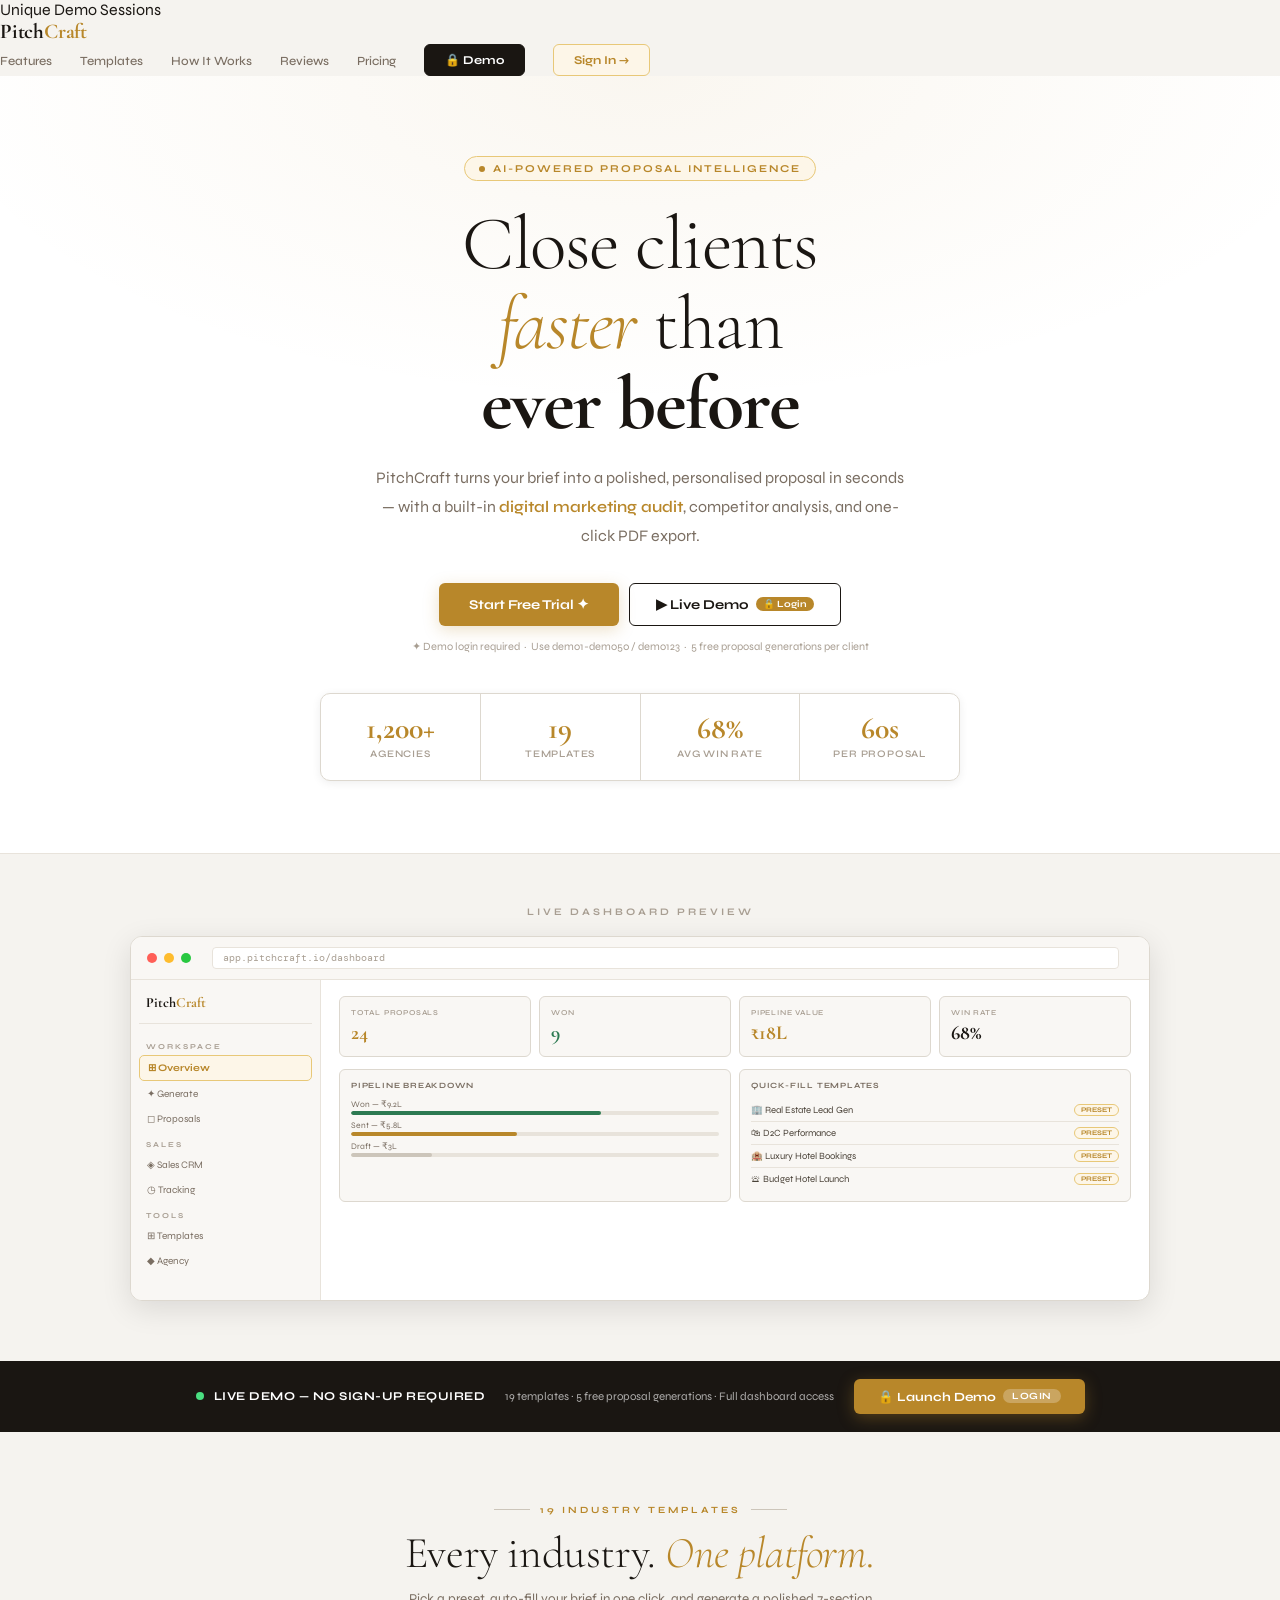
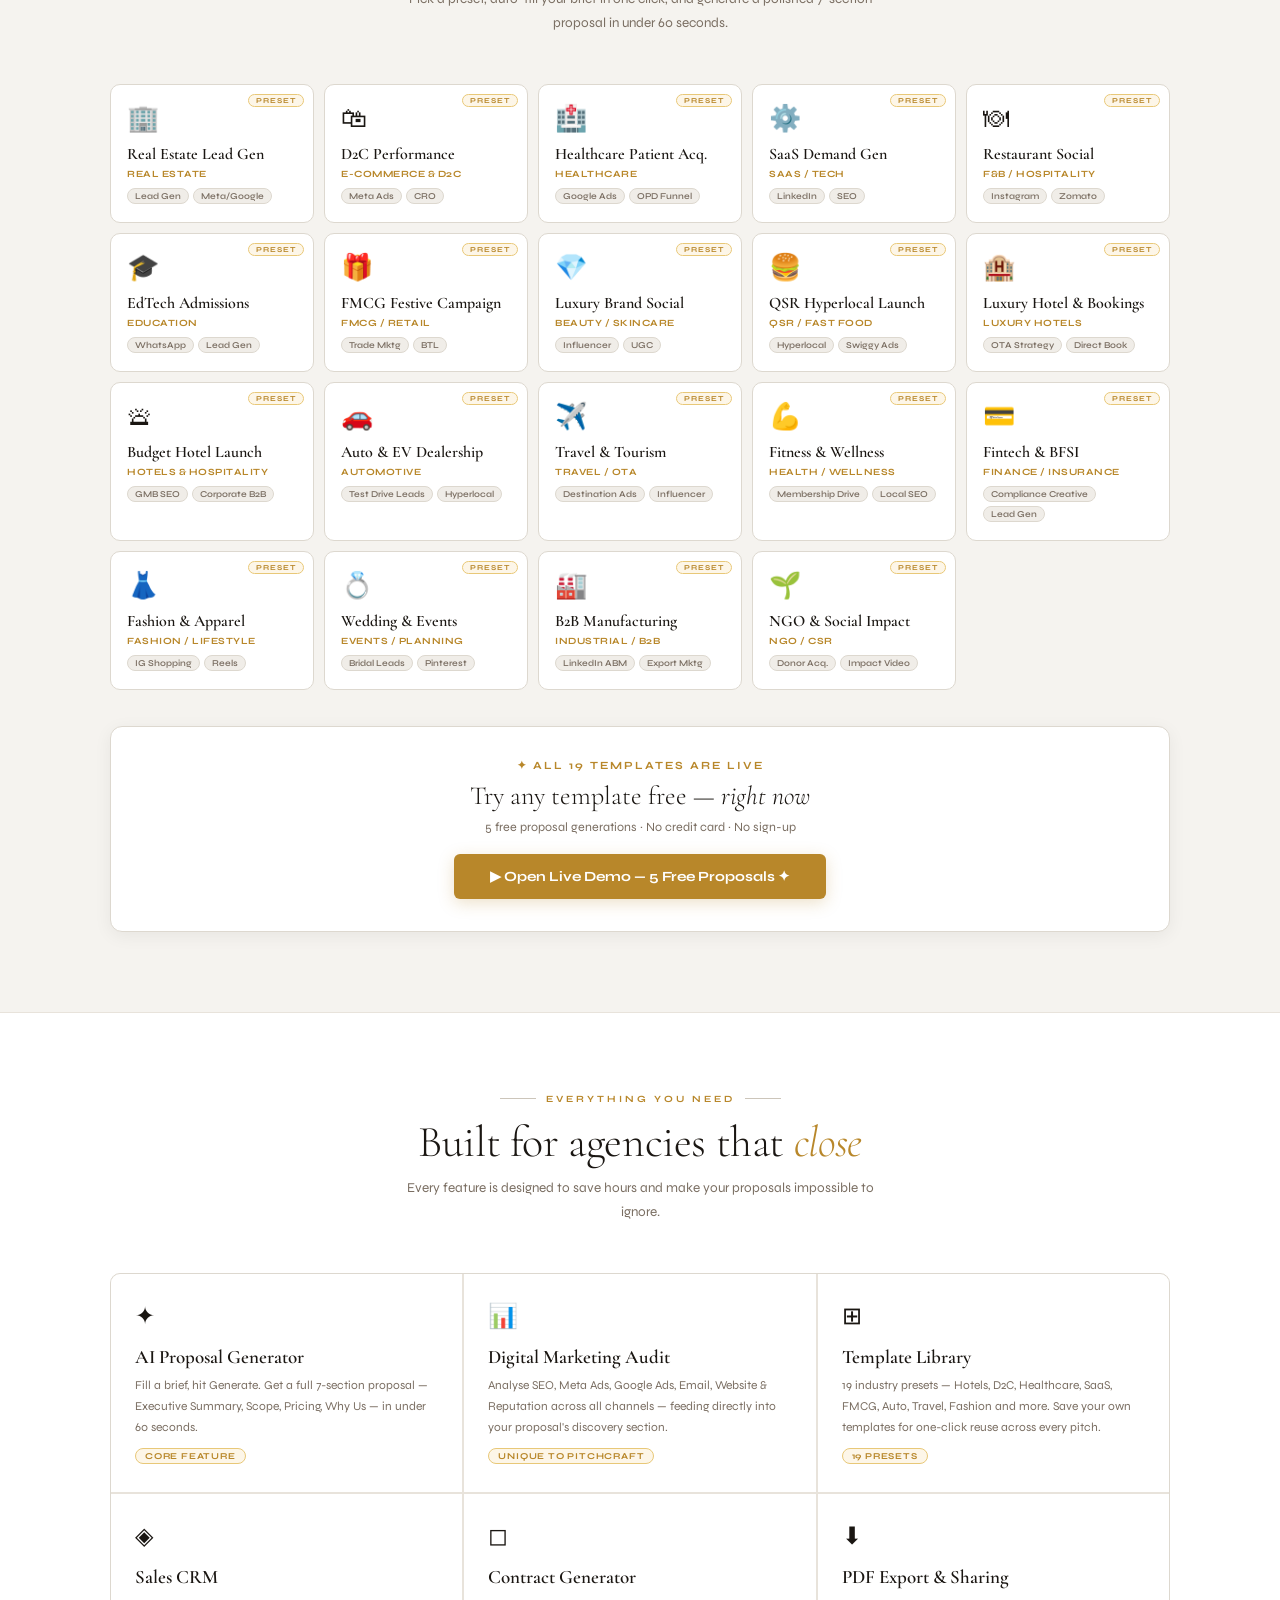
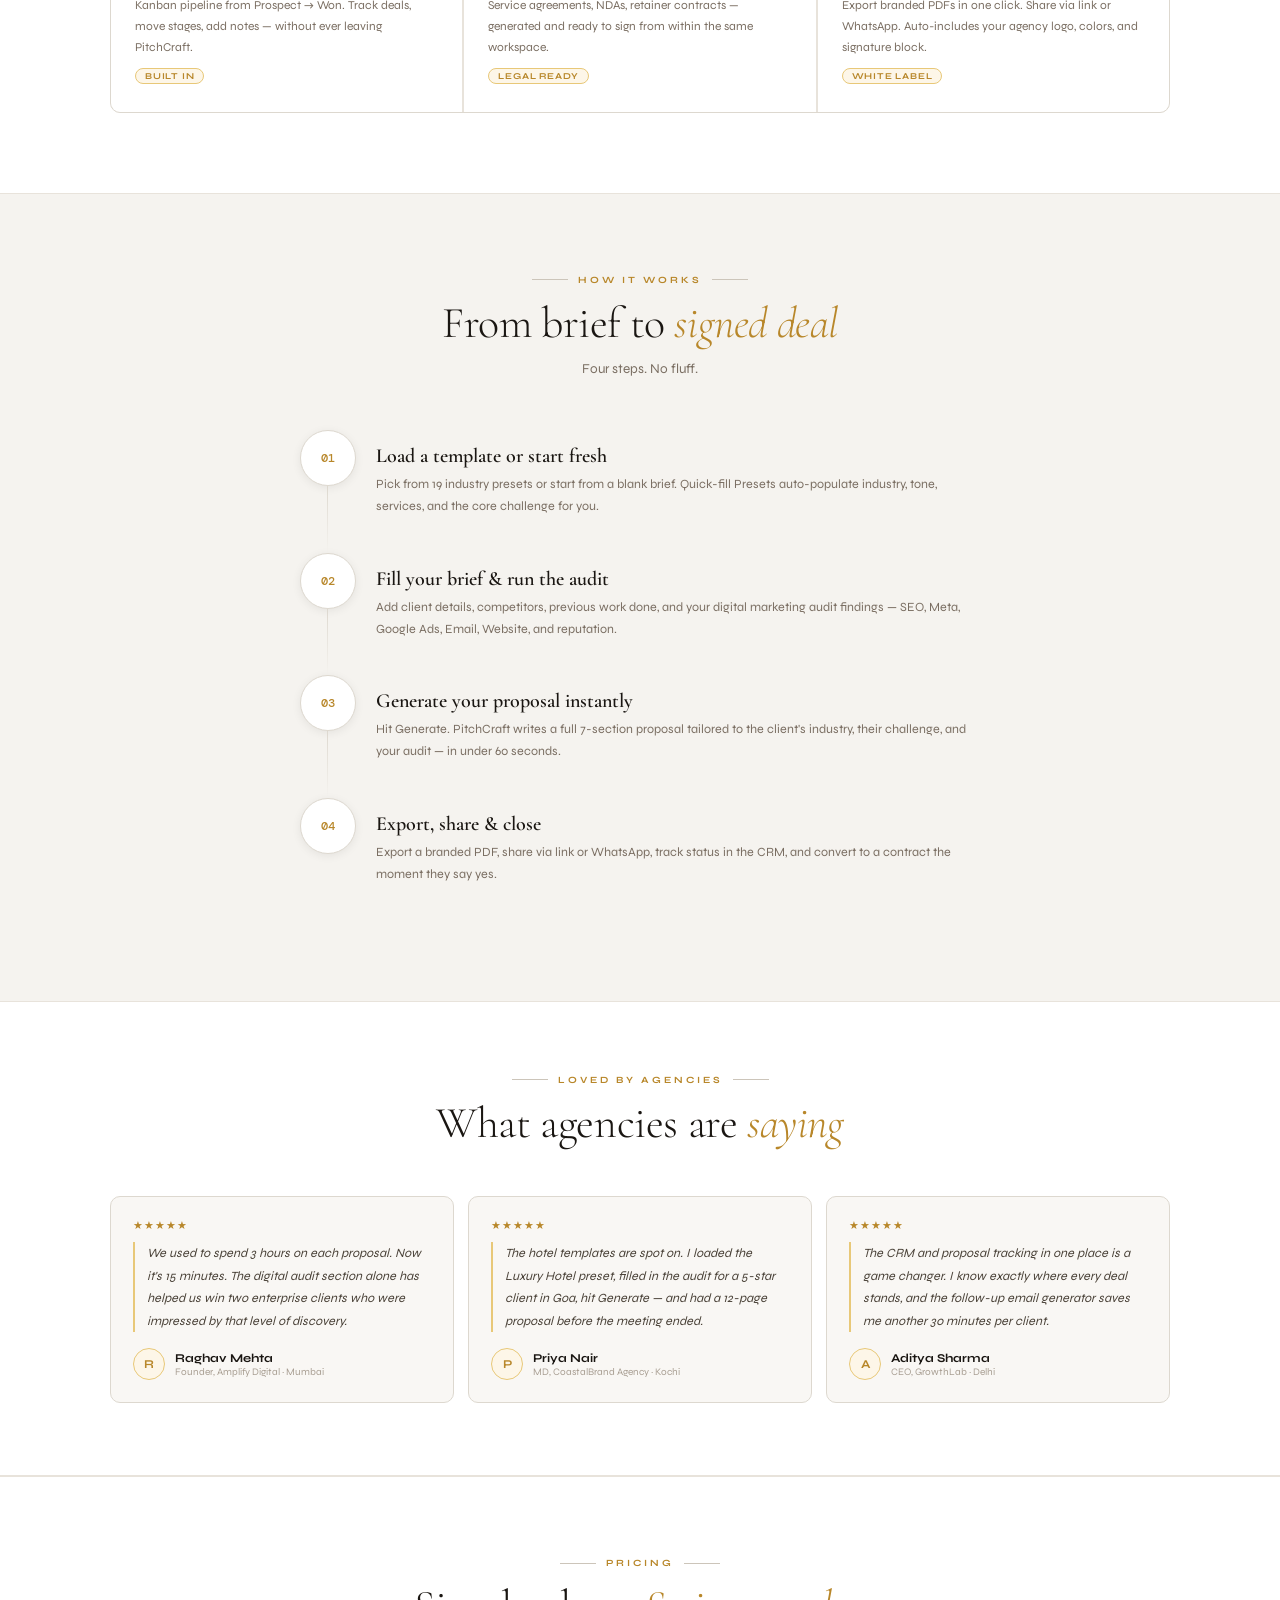
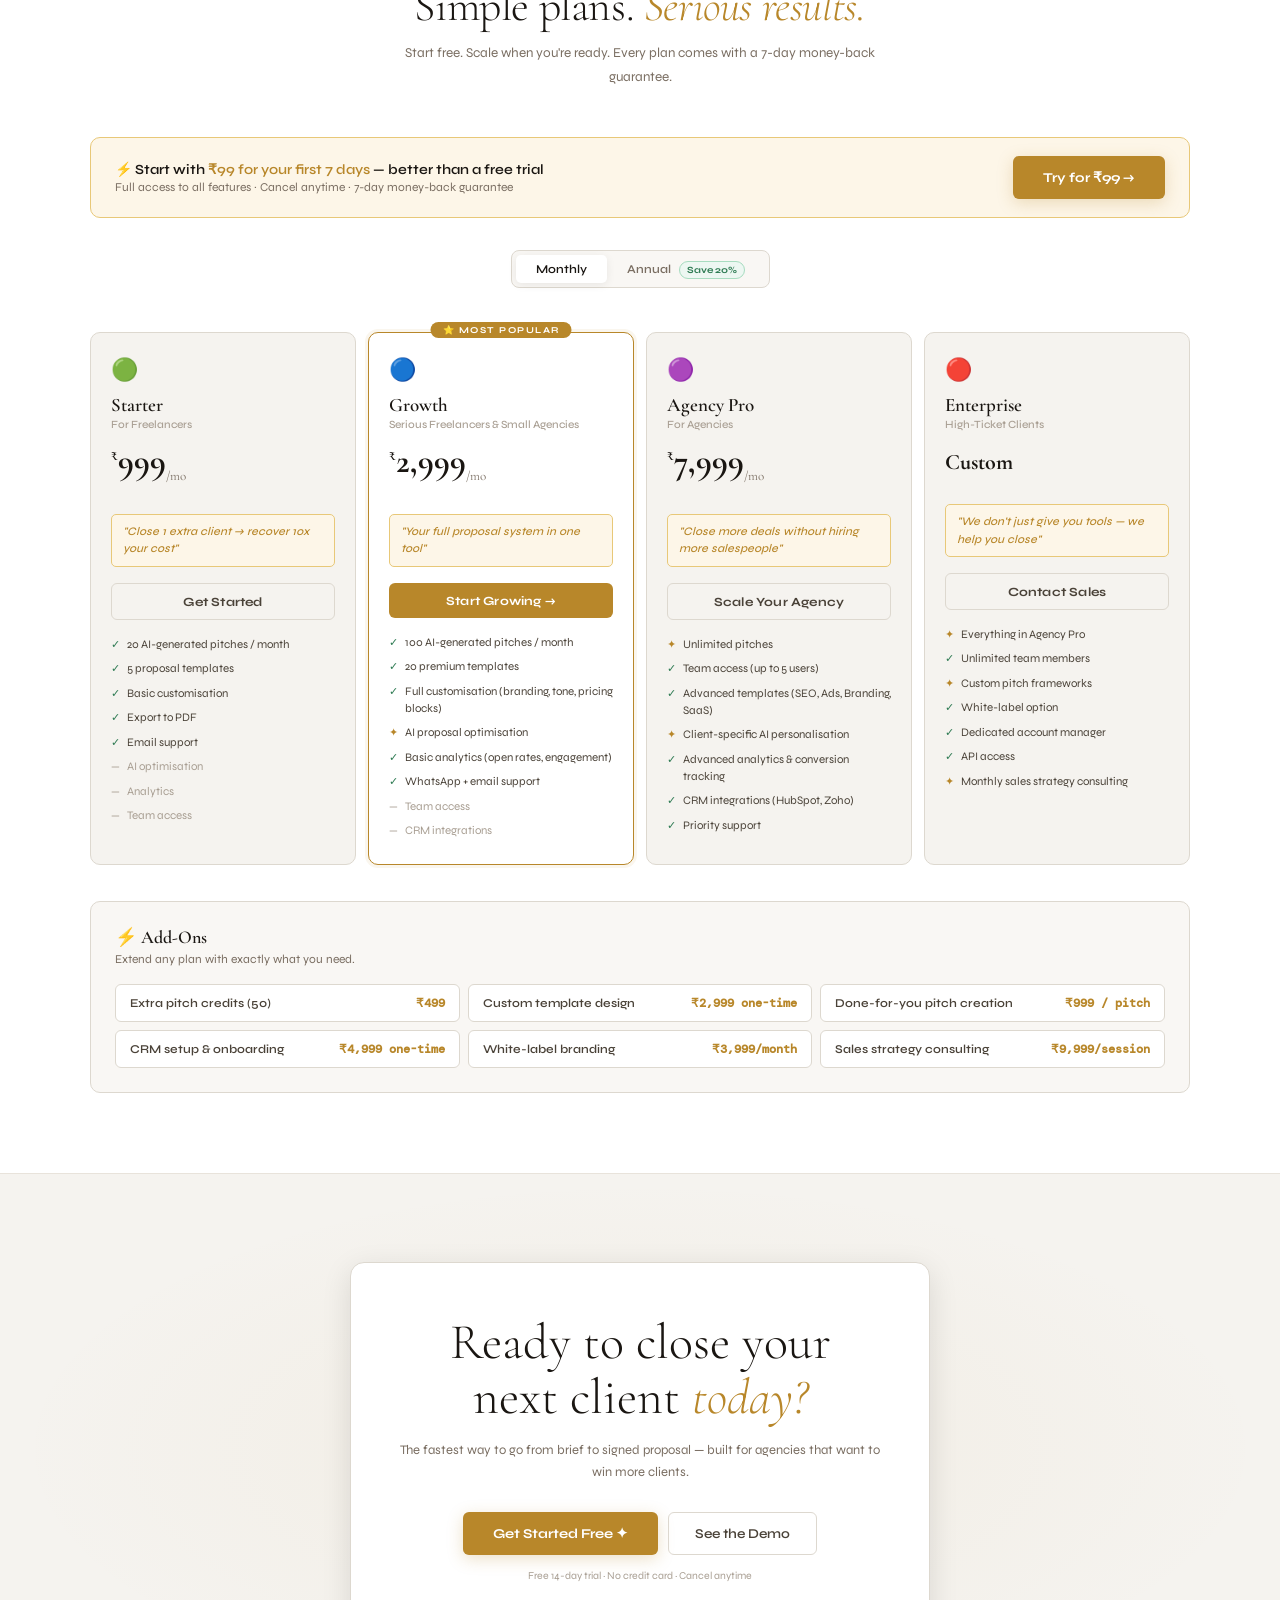
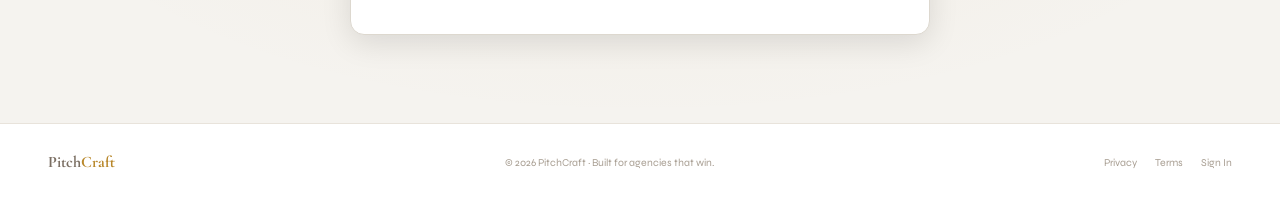
==== index.html @ 58fc4e21 "feat: split assets for Cloudflare Pages deployment - separate HTML/CSS/JS files for 10x faster CDN d" ====
Unique Demo Sessions<!DOCTYPE html>
<html lang="en">
<head>
<meta charset="UTF-8"/>
<meta name="viewport" content="width=device-width,initial-scale=1"/>
<title>PitchCraft — Win More Clients</title>
<link rel="preconnect" href="https://fonts.googleapis.com"/>
<link rel="preconnect" href="https://fonts.gstatic.com" crossorigin/>
<link href="https://fonts.googleapis.com/css2?family=Cormorant+Garamond:ital,wght@0,300;0,400;0,600;0,700;1,300;1,600&family=Syne:wght@400;500;600;700;800&family=DM+Mono:wght@400;500&display=swap" rel="stylesheet"/>
<link rel="stylesheet" href="styles.css">
</head>
<body>

<!-- ════════════ HOME PAGE ════════════ -->
<div id="page-home" class="page active">

  <!-- NAV -->
  <nav class="nav">
    <div class="nav-logo" onclick="scrollTo(0,0)">Pitch<b>Craft</b></div>
    <div class="nav-links">
      <span class="nav-link" onclick="scrollToEl('section-features')">Features</span>
      <span class="nav-link" onclick="scrollToEl('section-templates')">Templates</span>
      <span class="nav-link" onclick="scrollToEl('section-how')">How It Works</span>
      <span class="nav-link" onclick="scrollToEl('section-testi')">Reviews</span>
      <span class="nav-link" onclick="scrollToEl('section-pricing')">Pricing</span>
      <button class="nav-cta" onclick="showDemo()" style="background:var(--tx);color:#fff;border-color:var(--tx);display:inline-flex;align-items:center;gap:6px">🔒 Demo</button>
      <button class="nav-cta" onclick="showLogin()">Sign In →</button>
    </div>
  </nav>

  <!-- HERO -->
  <section class="hero">
    <div class="hero-inner">
      <div class="hero-eyebrow">
        <div class="hero-eyebrow-dot"></div>
        AI-Powered Proposal Intelligence
      </div>
      <h1 class="hero-h1">
        Close clients<br>
        <em>faster</em> than<br>
        <strong>ever before</strong>
      </h1>
      <p class="hero-sub">
        PitchCraft turns your brief into a polished, personalised proposal in seconds —
        with a built-in <b>digital marketing audit</b>, competitor analysis, and one-click PDF export.
      </p>
      <div class="hero-actions">
        <button class="btn-primary" onclick="selectPlan('trial')">Start Free Trial ✦</button>
        <button class="btn-secondary" onclick="showDemo()" style="display:inline-flex;align-items:center;gap:7px;border-color:var(--tx);color:var(--tx);font-weight:700">▶ Live Demo <span style="font-size:9.5px;background:var(--accent);color:#fff;border-radius:20px;padding:1px 7px;font-weight:700">🔒 Login</span></button>
      </div>
      <div style="font-size:11px;color:var(--mu);text-align:center;margin-top:-38px;margin-bottom:40px;animation:fadeUp .7s .28s ease both">✦ Demo login required &nbsp;·&nbsp; Use demo1-demo50 / demo123 &nbsp;·&nbsp; 5 free proposal generations per client</div>
      <div class="hero-stats" style="animation:fadeUp .7s .32s ease both">
        <div class="hero-stat"><div class="hero-stat-num" data-target="1200" data-suffix="+">0</div><div class="hero-stat-label">Agencies</div></div>
        <div class="hero-stat"><div class="hero-stat-num" data-target="19" data-suffix="">0</div><div class="hero-stat-label">Templates</div></div>
        <div class="hero-stat"><div class="hero-stat-num" data-target="68" data-suffix="%">0</div><div class="hero-stat-label">Avg Win Rate</div></div>
        <div class="hero-stat"><div class="hero-stat-num" data-target="60" data-suffix="s">0</div><div class="hero-stat-label">Per Proposal</div></div>
      </div>
      </section>

  <!-- PREVIEW -->
  <div class="preview-section">
    <div class="preview-label">Live Dashboard Preview</div>
    <div class="preview-wrap">
      <div class="preview-window">
        <div class="preview-titlebar">
          <div class="preview-dot" style="background:#ff5f57"></div>
          <div class="preview-dot" style="background:#febc2e"></div>
          <div class="preview-dot" style="background:#28c840"></div>
          <div class="preview-url">app.pitchcraft.io/dashboard</div>
        </div>
        <div class="preview-body">
          <div class="preview-sidebar">
            <div class="preview-sb-logo">Pitch<b>Craft</b></div>
            <div class="preview-sb-cat">Workspace</div>
            <div class="preview-sb-item on">⊞ Overview</div>
            <div class="preview-sb-item">✦ Generate</div>
            <div class="preview-sb-item">◻ Proposals</div>
            <div class="preview-sb-cat">Sales</div>
            <div class="preview-sb-item">◈ Sales CRM</div>
            <div class="preview-sb-item">◷ Tracking</div>
            <div class="preview-sb-cat">Tools</div>
            <div class="preview-sb-item">⊞ Templates</div>
            <div class="preview-sb-item">◆ Agency</div>
          </div>
          <div class="preview-content">
            <div class="preview-kpis">
              <div class="preview-kpi">
                <div class="preview-kpi-label">Total Proposals</div>
                <div class="preview-kpi-val gold">24</div>
              </div>
              <div class="preview-kpi">
                <div class="preview-kpi-label">Won</div>
                <div class="preview-kpi-val grn">9</div>
              </div>
              <div class="preview-kpi">
                <div class="preview-kpi-label">Pipeline Value</div>
                <div class="preview-kpi-val gold">₹18L</div>
              </div>
              <div class="preview-kpi">
                <div class="preview-kpi-label">Win Rate</div>
                <div class="preview-kpi-val">68%</div>
              </div>
            </div>
            <div class="preview-cards">
              <div class="preview-card">
                <div class="preview-card-title">Pipeline Breakdown</div>
                <div class="preview-bar-label">Won — ₹9.2L</div>
                <div class="preview-bar"><div class="preview-bar-fill" style="width:68%;background:var(--grn)"></div></div>
                <div class="preview-bar-label">Sent — ₹5.8L</div>
                <div class="preview-bar"><div class="preview-bar-fill" style="width:45%"></div></div>
                <div class="preview-bar-label">Draft — ₹3L</div>
                <div class="preview-bar"><div class="preview-bar-fill" style="width:22%;background:var(--b3)"></div></div>
              </div>
              <div class="preview-card">
                <div class="preview-card-title">Quick-fill Templates</div>
                <div class="preview-tmpl-row">🏢 Real Estate Lead Gen <span class="preview-badge">PRESET</span></div>
                <div class="preview-tmpl-row">🛍 D2C Performance <span class="preview-badge">PRESET</span></div>
                <div class="preview-tmpl-row">🏨 Luxury Hotel Bookings <span class="preview-badge">PRESET</span></div>
                <div class="preview-tmpl-row">🛎 Budget Hotel Launch <span class="preview-badge">PRESET</span></div>
              </div>
            </div>
          </div>
        </div>
      </div>
    </div>
  </div>

  <!-- LIVE DEMO STRIP -->
  <div style="background:var(--tx);padding:18px 24px;text-align:center;display:flex;align-items:center;justify-content:center;gap:20px;flex-wrap:wrap">
    <div style="display:flex;align-items:center;gap:10px">
      <div style="width:8px;height:8px;border-radius:50%;background:#4ade80;box-shadow:0 0 0 0 rgba(74,222,128,.4);animation:pulse-ring 2s infinite"></div>
      <span style="font-size:12px;font-weight:700;color:#fff;letter-spacing:.5px">LIVE DEMO — NO SIGN-UP REQUIRED</span>
    </div>
    <span style="font-size:11.5px;color:rgba(255,255,255,.65)">19 templates · 5 free proposal generations · Full dashboard access</span>
    <button onclick="showDemo()" style="padding:10px 24px;background:var(--accent);color:#fff;border:none;border-radius:6px;font-family:'Syne',sans-serif;font-size:12.5px;font-weight:700;cursor:pointer;display:inline-flex;align-items:center;gap:7px;box-shadow:0 4px 16px rgba(184,135,42,.35);transition:all .18s" onmouseover="this.style.transform='translateY(-1px)'" onmouseout="this.style.transform='none'">🔒 Launch Demo <span style="background:rgba(255,255,255,.25);border-radius:20px;padding:1px 9px;font-size:9.5px;font-weight:700;letter-spacing:.5px">LOGIN</span></button>
  </div>

  <!-- ALL 19 TEMPLATES SHOWCASE -->
  <section style="padding:72px 24px 80px;background:var(--bg)" id="section-templates">
    <div style="max-width:1060px;margin:0 auto">
      <div class="section-eyebrow"><div class="section-eyebrow-line"></div><span class="section-eyebrow-text">19 Industry Templates</span><div class="section-eyebrow-line"></div></div>
      <h2 class="section-title">Every industry. <em>One platform.</em></h2>
      <p class="section-sub">Pick a preset, auto-fill your brief in one click, and generate a polished 7-section proposal in under 60 seconds.</p>
      <!-- Template grid -->
      <div style="display:grid;grid-template-columns:repeat(auto-fill,minmax(200px,1fr));gap:10px;margin-bottom:36px">
        <!-- Row 1: Performance -->
        <div onclick="showDemo()" style="background:var(--s1);border:1.5px solid var(--b2);border-radius:10px;padding:18px 16px;cursor:pointer;transition:all .2s;position:relative;overflow:hidden" onmouseover="this.style.borderColor='var(--accent)';this.style.background='var(--gold-bg)';this.style.transform='translateY(-3px)';this.style.boxShadow='0 8px 24px rgba(0,0,0,.09)'" onmouseout="this.style.borderColor='var(--b2)';this.style.background='var(--s1)';this.style.transform='none';this.style.boxShadow='none'">
          <div style="position:absolute;top:9px;right:9px;font-size:7.5px;font-weight:700;letter-spacing:1px;color:var(--accent);background:var(--gold-bg);border:1px solid var(--gold-bdr);border-radius:20px;padding:1px 7px">PRESET</div>
          <div style="font-size:26px;margin-bottom:10px">🏢</div>
          <div style="font-family:'Cormorant Garamond',serif;font-size:16px;font-weight:600;color:var(--tx);margin-bottom:4px">Real Estate Lead Gen</div>
          <div style="font-size:9.5px;font-weight:700;color:var(--accent);text-transform:uppercase;letter-spacing:.5px;margin-bottom:8px">Real Estate</div>
          <div style="display:flex;flex-wrap:wrap;gap:4px"><span style="padding:2px 7px;border-radius:20px;font-size:9px;font-weight:600;background:var(--s3);color:var(--t3);border:1px solid var(--b2)">Lead Gen</span><span style="padding:2px 7px;border-radius:20px;font-size:9px;font-weight:600;background:var(--s3);color:var(--t3);border:1px solid var(--b2)">Meta/Google</span></div>
        </div>
        <div onclick="showDemo()" style="background:var(--s1);border:1.5px solid var(--b2);border-radius:10px;padding:18px 16px;cursor:pointer;transition:all .2s;position:relative;overflow:hidden" onmouseover="this.style.borderColor='var(--accent)';this.style.background='var(--gold-bg)';this.style.transform='translateY(-3px)';this.style.boxShadow='0 8px 24px rgba(0,0,0,.09)'" onmouseout="this.style.borderColor='var(--b2)';this.style.background='var(--s1)';this.style.transform='none';this.style.boxShadow='none'">
          <div style="position:absolute;top:9px;right:9px;font-size:7.5px;font-weight:700;letter-spacing:1px;color:var(--accent);background:var(--gold-bg);border:1px solid var(--gold-bdr);border-radius:20px;padding:1px 7px">PRESET</div>
          <div style="font-size:26px;margin-bottom:10px">🛍</div>
          <div style="font-family:'Cormorant Garamond',serif;font-size:16px;font-weight:600;color:var(--tx);margin-bottom:4px">D2C Performance</div>
          <div style="font-size:9.5px;font-weight:700;color:var(--accent);text-transform:uppercase;letter-spacing:.5px;margin-bottom:8px">E-commerce & D2C</div>
          <div style="display:flex;flex-wrap:wrap;gap:4px"><span style="padding:2px 7px;border-radius:20px;font-size:9px;font-weight:600;background:var(--s3);color:var(--t3);border:1px solid var(--b2)">Meta Ads</span><span style="padding:2px 7px;border-radius:20px;font-size:9px;font-weight:600;background:var(--s3);color:var(--t3);border:1px solid var(--b2)">CRO</span></div>
        </div>
        <div onclick="showDemo()" style="background:var(--s1);border:1.5px solid var(--b2);border-radius:10px;padding:18px 16px;cursor:pointer;transition:all .2s;position:relative;overflow:hidden" onmouseover="this.style.borderColor='var(--accent)';this.style.background='var(--gold-bg)';this.style.transform='translateY(-3px)';this.style.boxShadow='0 8px 24px rgba(0,0,0,.09)'" onmouseout="this.style.borderColor='var(--b2)';this.style.background='var(--s1)';this.style.transform='none';this.style.boxShadow='none'">
          <div style="position:absolute;top:9px;right:9px;font-size:7.5px;font-weight:700;letter-spacing:1px;color:var(--accent);background:var(--gold-bg);border:1px solid var(--gold-bdr);border-radius:20px;padding:1px 7px">PRESET</div>
          <div style="font-size:26px;margin-bottom:10px">🏥</div>
          <div style="font-family:'Cormorant Garamond',serif;font-size:16px;font-weight:600;color:var(--tx);margin-bottom:4px">Healthcare Patient Acq.</div>
          <div style="font-size:9.5px;font-weight:700;color:var(--accent);text-transform:uppercase;letter-spacing:.5px;margin-bottom:8px">Healthcare</div>
          <div style="display:flex;flex-wrap:wrap;gap:4px"><span style="padding:2px 7px;border-radius:20px;font-size:9px;font-weight:600;background:var(--s3);color:var(--t3);border:1px solid var(--b2)">Google Ads</span><span style="padding:2px 7px;border-radius:20px;font-size:9px;font-weight:600;background:var(--s3);color:var(--t3);border:1px solid var(--b2)">OPD Funnel</span></div>
        </div>
        <div onclick="showDemo()" style="background:var(--s1);border:1.5px solid var(--b2);border-radius:10px;padding:18px 16px;cursor:pointer;transition:all .2s;position:relative;overflow:hidden" onmouseover="this.style.borderColor='var(--accent)';this.style.background='var(--gold-bg)';this.style.transform='translateY(-3px)';this.style.boxShadow='0 8px 24px rgba(0,0,0,.09)'" onmouseout="this.style.borderColor='var(--b2)';this.style.background='var(--s1)';this.style.transform='none';this.style.boxShadow='none'">
          <div style="position:absolute;top:9px;right:9px;font-size:7.5px;font-weight:700;letter-spacing:1px;color:var(--accent);background:var(--gold-bg);border:1px solid var(--gold-bdr);border-radius:20px;padding:1px 7px">PRESET</div>
          <div style="font-size:26px;margin-bottom:10px">⚙️</div>
          <div style="font-family:'Cormorant Garamond',serif;font-size:16px;font-weight:600;color:var(--tx);margin-bottom:4px">SaaS Demand Gen</div>
          <div style="font-size:9.5px;font-weight:700;color:var(--accent);text-transform:uppercase;letter-spacing:.5px;margin-bottom:8px">SaaS / Tech</div>
          <div style="display:flex;flex-wrap:wrap;gap:4px"><span style="padding:2px 7px;border-radius:20px;font-size:9px;font-weight:600;background:var(--s3);color:var(--t3);border:1px solid var(--b2)">LinkedIn</span><span style="padding:2px 7px;border-radius:20px;font-size:9px;font-weight:600;background:var(--s3);color:var(--t3);border:1px solid var(--b2)">SEO</span></div>
        </div>
        <div onclick="showDemo()" style="background:var(--s1);border:1.5px solid var(--b2);border-radius:10px;padding:18px 16px;cursor:pointer;transition:all .2s;position:relative;overflow:hidden" onmouseover="this.style.borderColor='var(--accent)';this.style.background='var(--gold-bg)';this.style.transform='translateY(-3px)';this.style.boxShadow='0 8px 24px rgba(0,0,0,.09)'" onmouseout="this.style.borderColor='var(--b2)';this.style.background='var(--s1)';this.style.transform='none';this.style.boxShadow='none'">
          <div style="position:absolute;top:9px;right:9px;font-size:7.5px;font-weight:700;letter-spacing:1px;color:var(--accent);background:var(--gold-bg);border:1px solid var(--gold-bdr);border-radius:20px;padding:1px 7px">PRESET</div>
          <div style="font-size:26px;margin-bottom:10px">🍽</div>
          <div style="font-family:'Cormorant Garamond',serif;font-size:16px;font-weight:600;color:var(--tx);margin-bottom:4px">Restaurant Social</div>
          <div style="font-size:9.5px;font-weight:700;color:var(--accent);text-transform:uppercase;letter-spacing:.5px;margin-bottom:8px">F&B / Hospitality</div>
          <div style="display:flex;flex-wrap:wrap;gap:4px"><span style="padding:2px 7px;border-radius:20px;font-size:9px;font-weight:600;background:var(--s3);color:var(--t3);border:1px solid var(--b2)">Instagram</span><span style="padding:2px 7px;border-radius:20px;font-size:9px;font-weight:600;background:var(--s3);color:var(--t3);border:1px solid var(--b2)">Zomato</span></div>
        </div>
        <div onclick="showDemo()" style="background:var(--s1);border:1.5px solid var(--b2);border-radius:10px;padding:18px 16px;cursor:pointer;transition:all .2s;position:relative;overflow:hidden" onmouseover="this.style.borderColor='var(--accent)';this.style.background='var(--gold-bg)';this.style.transform='translateY(-3px)';this.style.boxShadow='0 8px 24px rgba(0,0,0,.09)'" onmouseout="this.style.borderColor='var(--b2)';this.style.background='var(--s1)';this.style.transform='none';this.style.boxShadow='none'">
          <div style="position:absolute;top:9px;right:9px;font-size:7.5px;font-weight:700;letter-spacing:1px;color:var(--accent);background:var(--gold-bg);border:1px solid var(--gold-bdr);border-radius:20px;padding:1px 7px">PRESET</div>
          <div style="font-size:26px;margin-bottom:10px">🎓</div>
          <div style="font-family:'Cormorant Garamond',serif;font-size:16px;font-weight:600;color:var(--tx);margin-bottom:4px">EdTech Admissions</div>
          <div style="font-size:9.5px;font-weight:700;color:var(--accent);text-transform:uppercase;letter-spacing:.5px;margin-bottom:8px">Education</div>
          <div style="display:flex;flex-wrap:wrap;gap:4px"><span style="padding:2px 7px;border-radius:20px;font-size:9px;font-weight:600;background:var(--s3);color:var(--t3);border:1px solid var(--b2)">WhatsApp</span><span style="padding:2px 7px;border-radius:20px;font-size:9px;font-weight:600;background:var(--s3);color:var(--t3);border:1px solid var(--b2)">Lead Gen</span></div>
        </div>
        <div onclick="showDemo()" style="background:var(--s1);border:1.5px solid var(--b2);border-radius:10px;padding:18px 16px;cursor:pointer;transition:all .2s;position:relative;overflow:hidden" onmouseover="this.style.borderColor='var(--accent)';this.style.background='var(--gold-bg)';this.style.transform='translateY(-3px)';this.style.boxShadow='0 8px 24px rgba(0,0,0,.09)'" onmouseout="this.style.borderColor='var(--b2)';this.style.background='var(--s1)';this.style.transform='none';this.style.boxShadow='none'">
          <div style="position:absolute;top:9px;right:9px;font-size:7.5px;font-weight:700;letter-spacing:1px;color:var(--accent);background:var(--gold-bg);border:1px solid var(--gold-bdr);border-radius:20px;padding:1px 7px">PRESET</div>
          <div style="font-size:26px;margin-bottom:10px">🎁</div>
          <div style="font-family:'Cormorant Garamond',serif;font-size:16px;font-weight:600;color:var(--tx);margin-bottom:4px">FMCG Festive Campaign</div>
          <div style="font-size:9.5px;font-weight:700;color:var(--accent);text-transform:uppercase;letter-spacing:.5px;margin-bottom:8px">FMCG / Retail</div>
          <div style="display:flex;flex-wrap:wrap;gap:4px"><span style="padding:2px 7px;border-radius:20px;font-size:9px;font-weight:600;background:var(--s3);color:var(--t3);border:1px solid var(--b2)">Trade Mktg</span><span style="padding:2px 7px;border-radius:20px;font-size:9px;font-weight:600;background:var(--s3);color:var(--t3);border:1px solid var(--b2)">BTL</span></div>
        </div>
        <div onclick="showDemo()" style="background:var(--s1);border:1.5px solid var(--b2);border-radius:10px;padding:18px 16px;cursor:pointer;transition:all .2s;position:relative;overflow:hidden" onmouseover="this.style.borderColor='var(--accent)';this.style.background='var(--gold-bg)';this.style.transform='translateY(-3px)';this.style.boxShadow='0 8px 24px rgba(0,0,0,.09)'" onmouseout="this.style.borderColor='var(--b2)';this.style.background='var(--s1)';this.style.transform='none';this.style.boxShadow='none'">
          <div style="position:absolute;top:9px;right:9px;font-size:7.5px;font-weight:700;letter-spacing:1px;color:var(--accent);background:var(--gold-bg);border:1px solid var(--gold-bdr);border-radius:20px;padding:1px 7px">PRESET</div>
          <div style="font-size:26px;margin-bottom:10px">💎</div>
          <div style="font-family:'Cormorant Garamond',serif;font-size:16px;font-weight:600;color:var(--tx);margin-bottom:4px">Luxury Brand Social</div>
          <div style="font-size:9.5px;font-weight:700;color:var(--accent);text-transform:uppercase;letter-spacing:.5px;margin-bottom:8px">Beauty / Skincare</div>
          <div style="display:flex;flex-wrap:wrap;gap:4px"><span style="padding:2px 7px;border-radius:20px;font-size:9px;font-weight:600;background:var(--s3);color:var(--t3);border:1px solid var(--b2)">Influencer</span><span style="padding:2px 7px;border-radius:20px;font-size:9px;font-weight:600;background:var(--s3);color:var(--t3);border:1px solid var(--b2)">UGC</span></div>
        </div>
        <div onclick="showDemo()" style="background:var(--s1);border:1.5px solid var(--b2);border-radius:10px;padding:18px 16px;cursor:pointer;transition:all .2s;position:relative;overflow:hidden" onmouseover="this.style.borderColor='var(--accent)';this.style.background='var(--gold-bg)';this.style.transform='translateY(-3px)';this.style.boxShadow='0 8px 24px rgba(0,0,0,.09)'" onmouseout="this.style.borderColor='var(--b2)';this.style.background='var(--s1)';this.style.transform='none';this.style.boxShadow='none'">
          <div style="position:absolute;top:9px;right:9px;font-size:7.5px;font-weight:700;letter-spacing:1px;color:var(--accent);background:var(--gold-bg);border:1px solid var(--gold-bdr);border-radius:20px;padding:1px 7px">PRESET</div>
          <div style="font-size:26px;margin-bottom:10px">🍔</div>
          <div style="font-family:'Cormorant Garamond',serif;font-size:16px;font-weight:600;color:var(--tx);margin-bottom:4px">QSR Hyperlocal Launch</div>
          <div style="font-size:9.5px;font-weight:700;color:var(--accent);text-transform:uppercase;letter-spacing:.5px;margin-bottom:8px">QSR / Fast Food</div>
          <div style="display:flex;flex-wrap:wrap;gap:4px"><span style="padding:2px 7px;border-radius:20px;font-size:9px;font-weight:600;background:var(--s3);color:var(--t3);border:1px solid var(--b2)">Hyperlocal</span><span style="padding:2px 7px;border-radius:20px;font-size:9px;font-weight:600;background:var(--s3);color:var(--t3);border:1px solid var(--b2)">Swiggy Ads</span></div>
        </div>
        <div onclick="showDemo()" style="background:var(--s1);border:1.5px solid var(--b2);border-radius:10px;padding:18px 16px;cursor:pointer;transition:all .2s;position:relative;overflow:hidden" onmouseover="this.style.borderColor='var(--accent)';this.style.background='var(--gold-bg)';this.style.transform='translateY(-3px)';this.style.boxShadow='0 8px 24px rgba(0,0,0,.09)'" onmouseout="this.style.borderColor='var(--b2)';this.style.background='var(--s1)';this.style.transform='none';this.style.boxShadow='none'">
          <div style="position:absolute;top:9px;right:9px;font-size:7.5px;font-weight:700;letter-spacing:1px;color:var(--accent);background:var(--gold-bg);border:1px solid var(--gold-bdr);border-radius:20px;padding:1px 7px">PRESET</div>
          <div style="font-size:26px;margin-bottom:10px">🏨</div>
          <div style="font-family:'Cormorant Garamond',serif;font-size:16px;font-weight:600;color:var(--tx);margin-bottom:4px">Luxury Hotel & Bookings</div>
          <div style="font-size:9.5px;font-weight:700;color:var(--accent);text-transform:uppercase;letter-spacing:.5px;margin-bottom:8px">Luxury Hotels</div>
          <div style="display:flex;flex-wrap:wrap;gap:4px"><span style="padding:2px 7px;border-radius:20px;font-size:9px;font-weight:600;background:var(--s3);color:var(--t3);border:1px solid var(--b2)">OTA Strategy</span><span style="padding:2px 7px;border-radius:20px;font-size:9px;font-weight:600;background:var(--s3);color:var(--t3);border:1px solid var(--b2)">Direct Book</span></div>
        </div>
        <div onclick="showDemo()" style="background:var(--s1);border:1.5px solid var(--b2);border-radius:10px;padding:18px 16px;cursor:pointer;transition:all .2s;position:relative;overflow:hidden" onmouseover="this.style.borderColor='var(--accent)';this.style.background='var(--gold-bg)';this.style.transform='translateY(-3px)';this.style.boxShadow='0 8px 24px rgba(0,0,0,.09)'" onmouseout="this.style.borderColor='var(--b2)';this.style.background='var(--s1)';this.style.transform='none';this.style.boxShadow='none'">
          <div style="position:absolute;top:9px;right:9px;font-size:7.5px;font-weight:700;letter-spacing:1px;color:var(--accent);background:var(--gold-bg);border:1px solid var(--gold-bdr);border-radius:20px;padding:1px 7px">PRESET</div>
          <div style="font-size:26px;margin-bottom:10px">🛎</div>
          <div style="font-family:'Cormorant Garamond',serif;font-size:16px;font-weight:600;color:var(--tx);margin-bottom:4px">Budget Hotel Launch</div>
          <div style="font-size:9.5px;font-weight:700;color:var(--accent);text-transform:uppercase;letter-spacing:.5px;margin-bottom:8px">Hotels & Hospitality</div>
          <div style="display:flex;flex-wrap:wrap;gap:4px"><span style="padding:2px 7px;border-radius:20px;font-size:9px;font-weight:600;background:var(--s3);color:var(--t3);border:1px solid var(--b2)">GMB SEO</span><span style="padding:2px 7px;border-radius:20px;font-size:9px;font-weight:600;background:var(--s3);color:var(--t3);border:1px solid var(--b2)">Corporate B2B</span></div>
        </div>
        <div onclick="showDemo()" style="background:var(--s1);border:1.5px solid var(--b2);border-radius:10px;padding:18px 16px;cursor:pointer;transition:all .2s;position:relative;overflow:hidden" onmouseover="this.style.borderColor='var(--accent)';this.style.background='var(--gold-bg)';this.style.transform='translateY(-3px)';this.style.boxShadow='0 8px 24px rgba(0,0,0,.09)'" onmouseout="this.style.borderColor='var(--b2)';this.style.background='var(--s1)';this.style.transform='none';this.style.boxShadow='none'">
          <div style="position:absolute;top:9px;right:9px;font-size:7.5px;font-weight:700;letter-spacing:1px;color:var(--accent);background:var(--gold-bg);border:1px solid var(--gold-bdr);border-radius:20px;padding:1px 7px">PRESET</div>
          <div style="font-size:26px;margin-bottom:10px">🚗</div>
          <div style="font-family:'Cormorant Garamond',serif;font-size:16px;font-weight:600;color:var(--tx);margin-bottom:4px">Auto & EV Dealership</div>
          <div style="font-size:9.5px;font-weight:700;color:var(--accent);text-transform:uppercase;letter-spacing:.5px;margin-bottom:8px">Automotive</div>
          <div style="display:flex;flex-wrap:wrap;gap:4px"><span style="padding:2px 7px;border-radius:20px;font-size:9px;font-weight:600;background:var(--s3);color:var(--t3);border:1px solid var(--b2)">Test Drive Leads</span><span style="padding:2px 7px;border-radius:20px;font-size:9px;font-weight:600;background:var(--s3);color:var(--t3);border:1px solid var(--b2)">Hyperlocal</span></div>
        </div>
        <div onclick="showDemo()" style="background:var(--s1);border:1.5px solid var(--b2);border-radius:10px;padding:18px 16px;cursor:pointer;transition:all .2s;position:relative;overflow:hidden" onmouseover="this.style.borderColor='var(--accent)';this.style.background='var(--gold-bg)';this.style.transform='translateY(-3px)';this.style.boxShadow='0 8px 24px rgba(0,0,0,.09)'" onmouseout="this.style.borderColor='var(--b2)';this.style.background='var(--s1)';this.style.transform='none';this.style.boxShadow='none'">
          <div style="position:absolute;top:9px;right:9px;font-size:7.5px;font-weight:700;letter-spacing:1px;color:var(--accent);background:var(--gold-bg);border:1px solid var(--gold-bdr);border-radius:20px;padding:1px 7px">PRESET</div>
          <div style="font-size:26px;margin-bottom:10px">✈️</div>
          <div style="font-family:'Cormorant Garamond',serif;font-size:16px;font-weight:600;color:var(--tx);margin-bottom:4px">Travel & Tourism</div>
          <div style="font-size:9.5px;font-weight:700;color:var(--accent);text-transform:uppercase;letter-spacing:.5px;margin-bottom:8px">Travel / OTA</div>
          <div style="display:flex;flex-wrap:wrap;gap:4px"><span style="padding:2px 7px;border-radius:20px;font-size:9px;font-weight:600;background:var(--s3);color:var(--t3);border:1px solid var(--b2)">Destination Ads</span><span style="padding:2px 7px;border-radius:20px;font-size:9px;font-weight:600;background:var(--s3);color:var(--t3);border:1px solid var(--b2)">Influencer</span></div>
        </div>
        <div onclick="showDemo()" style="background:var(--s1);border:1.5px solid var(--b2);border-radius:10px;padding:18px 16px;cursor:pointer;transition:all .2s;position:relative;overflow:hidden" onmouseover="this.style.borderColor='var(--accent)';this.style.background='var(--gold-bg)';this.style.transform='translateY(-3px)';this.style.boxShadow='0 8px 24px rgba(0,0,0,.09)'" onmouseout="this.style.borderColor='var(--b2)';this.style.background='var(--s1)';this.style.transform='none';this.style.boxShadow='none'">
          <div style="position:absolute;top:9px;right:9px;font-size:7.5px;font-weight:700;letter-spacing:1px;color:var(--accent);background:var(--gold-bg);border:1px solid var(--gold-bdr);border-radius:20px;padding:1px 7px">PRESET</div>
          <div style="font-size:26px;margin-bottom:10px">💪</div>
          <div style="font-family:'Cormorant Garamond',serif;font-size:16px;font-weight:600;color:var(--tx);margin-bottom:4px">Fitness & Wellness</div>
          <div style="font-size:9.5px;font-weight:700;color:var(--accent);text-transform:uppercase;letter-spacing:.5px;margin-bottom:8px">Health / Wellness</div>
          <div style="display:flex;flex-wrap:wrap;gap:4px"><span style="padding:2px 7px;border-radius:20px;font-size:9px;font-weight:600;background:var(--s3);color:var(--t3);border:1px solid var(--b2)">Membership Drive</span><span style="padding:2px 7px;border-radius:20px;font-size:9px;font-weight:600;background:var(--s3);color:var(--t3);border:1px solid var(--b2)">Local SEO</span></div>
        </div>
        <div onclick="showDemo()" style="background:var(--s1);border:1.5px solid var(--b2);border-radius:10px;padding:18px 16px;cursor:pointer;transition:all .2s;position:relative;overflow:hidden" onmouseover="this.style.borderColor='var(--accent)';this.style.background='var(--gold-bg)';this.style.transform='translateY(-3px)';this.style.boxShadow='0 8px 24px rgba(0,0,0,.09)'" onmouseout="this.style.borderColor='var(--b2)';this.style.background='var(--s1)';this.style.transform='none';this.style.boxShadow='none'">
          <div style="position:absolute;top:9px;right:9px;font-size:7.5px;font-weight:700;letter-spacing:1px;color:var(--accent);background:var(--gold-bg);border:1px solid var(--gold-bdr);border-radius:20px;padding:1px 7px">PRESET</div>
          <div style="font-size:26px;margin-bottom:10px">💳</div>
          <div style="font-family:'Cormorant Garamond',serif;font-size:16px;font-weight:600;color:var(--tx);margin-bottom:4px">Fintech & BFSI</div>
          <div style="font-size:9.5px;font-weight:700;color:var(--accent);text-transform:uppercase;letter-spacing:.5px;margin-bottom:8px">Finance / Insurance</div>
          <div style="display:flex;flex-wrap:wrap;gap:4px"><span style="padding:2px 7px;border-radius:20px;font-size:9px;font-weight:600;background:var(--s3);color:var(--t3);border:1px solid var(--b2)">Compliance Creative</span><span style="padding:2px 7px;border-radius:20px;font-size:9px;font-weight:600;background:var(--s3);color:var(--t3);border:1px solid var(--b2)">Lead Gen</span></div>
        </div>
        <div onclick="showDemo()" style="background:var(--s1);border:1.5px solid var(--b2);border-radius:10px;padding:18px 16px;cursor:pointer;transition:all .2s;position:relative;overflow:hidden" onmouseover="this.style.borderColor='var(--accent)';this.style.background='var(--gold-bg)';this.style.transform='translateY(-3px)';this.style.boxShadow='0 8px 24px rgba(0,0,0,.09)'" onmouseout="this.style.borderColor='var(--b2)';this.style.background='var(--s1)';this.style.transform='none';this.style.boxShadow='none'">
          <div style="position:absolute;top:9px;right:9px;font-size:7.5px;font-weight:700;letter-spacing:1px;color:var(--accent);background:var(--gold-bg);border:1px solid var(--gold-bdr);border-radius:20px;padding:1px 7px">PRESET</div>
          <div style="font-size:26px;margin-bottom:10px">👗</div>
          <div style="font-family:'Cormorant Garamond',serif;font-size:16px;font-weight:600;color:var(--tx);margin-bottom:4px">Fashion & Apparel</div>
          <div style="font-size:9.5px;font-weight:700;color:var(--accent);text-transform:uppercase;letter-spacing:.5px;margin-bottom:8px">Fashion / Lifestyle</div>
          <div style="display:flex;flex-wrap:wrap;gap:4px"><span style="padding:2px 7px;border-radius:20px;font-size:9px;font-weight:600;background:var(--s3);color:var(--t3);border:1px solid var(--b2)">IG Shopping</span><span style="padding:2px 7px;border-radius:20px;font-size:9px;font-weight:600;background:var(--s3);color:var(--t3);border:1px solid var(--b2)">Reels</span></div>
        </div>
        <div onclick="showDemo()" style="background:var(--s1);border:1.5px solid var(--b2);border-radius:10px;padding:18px 16px;cursor:pointer;transition:all .2s;position:relative;overflow:hidden" onmouseover="this.style.borderColor='var(--accent)';this.style.background='var(--gold-bg)';this.style.transform='translateY(-3px)';this.style.boxShadow='0 8px 24px rgba(0,0,0,.09)'" onmouseout="this.style.borderColor='var(--b2)';this.style.background='var(--s1)';this.style.transform='none';this.style.boxShadow='none'">
          <div style="position:absolute;top:9px;right:9px;font-size:7.5px;font-weight:700;letter-spacing:1px;color:var(--accent);background:var(--gold-bg);border:1px solid var(--gold-bdr);border-radius:20px;padding:1px 7px">PRESET</div>
          <div style="font-size:26px;margin-bottom:10px">💍</div>
          <div style="font-family:'Cormorant Garamond',serif;font-size:16px;font-weight:600;color:var(--tx);margin-bottom:4px">Wedding & Events</div>
          <div style="font-size:9.5px;font-weight:700;color:var(--accent);text-transform:uppercase;letter-spacing:.5px;margin-bottom:8px">Events / Planning</div>
          <div style="display:flex;flex-wrap:wrap;gap:4px"><span style="padding:2px 7px;border-radius:20px;font-size:9px;font-weight:600;background:var(--s3);color:var(--t3);border:1px solid var(--b2)">Bridal Leads</span><span style="padding:2px 7px;border-radius:20px;font-size:9px;font-weight:600;background:var(--s3);color:var(--t3);border:1px solid var(--b2)">Pinterest</span></div>
        </div>
        <div onclick="showDemo()" style="background:var(--s1);border:1.5px solid var(--b2);border-radius:10px;padding:18px 16px;cursor:pointer;transition:all .2s;position:relative;overflow:hidden" onmouseover="this.style.borderColor='var(--accent)';this.style.background='var(--gold-bg)';this.style.transform='translateY(-3px)';this.style.boxShadow='0 8px 24px rgba(0,0,0,.09)'" onmouseout="this.style.borderColor='var(--b2)';this.style.background='var(--s1)';this.style.transform='none';this.style.boxShadow='none'">
          <div style="position:absolute;top:9px;right:9px;font-size:7.5px;font-weight:700;letter-spacing:1px;color:var(--accent);background:var(--gold-bg);border:1px solid var(--gold-bdr);border-radius:20px;padding:1px 7px">PRESET</div>
          <div style="font-size:26px;margin-bottom:10px">🏭</div>
          <div style="font-family:'Cormorant Garamond',serif;font-size:16px;font-weight:600;color:var(--tx);margin-bottom:4px">B2B Manufacturing</div>
          <div style="font-size:9.5px;font-weight:700;color:var(--accent);text-transform:uppercase;letter-spacing:.5px;margin-bottom:8px">Industrial / B2B</div>
          <div style="display:flex;flex-wrap:wrap;gap:4px"><span style="padding:2px 7px;border-radius:20px;font-size:9px;font-weight:600;background:var(--s3);color:var(--t3);border:1px solid var(--b2)">LinkedIn ABM</span><span style="padding:2px 7px;border-radius:20px;font-size:9px;font-weight:600;background:var(--s3);color:var(--t3);border:1px solid var(--b2)">Export Mktg</span></div>
        </div>
        <div onclick="showDemo()" style="background:var(--s1);border:1.5px solid var(--b2);border-radius:10px;padding:18px 16px;cursor:pointer;transition:all .2s;position:relative;overflow:hidden" onmouseover="this.style.borderColor='var(--accent)';this.style.background='var(--gold-bg)';this.style.transform='translateY(-3px)';this.style.boxShadow='0 8px 24px rgba(0,0,0,.09)'" onmouseout="this.style.borderColor='var(--b2)';this.style.background='var(--s1)';this.style.transform='none';this.style.boxShadow='none'">
          <div style="position:absolute;top:9px;right:9px;font-size:7.5px;font-weight:700;letter-spacing:1px;color:var(--accent);background:var(--gold-bg);border:1px solid var(--gold-bdr);border-radius:20px;padding:1px 7px">PRESET</div>
          <div style="font-size:26px;margin-bottom:10px">🌱</div>
          <div style="font-family:'Cormorant Garamond',serif;font-size:16px;font-weight:600;color:var(--tx);margin-bottom:4px">NGO & Social Impact</div>
          <div style="font-size:9.5px;font-weight:700;color:var(--accent);text-transform:uppercase;letter-spacing:.5px;margin-bottom:8px">NGO / CSR</div>
          <div style="display:flex;flex-wrap:wrap;gap:4px"><span style="padding:2px 7px;border-radius:20px;font-size:9px;font-weight:600;background:var(--s3);color:var(--t3);border:1px solid var(--b2)">Donor Acq.</span><span style="padding:2px 7px;border-radius:20px;font-size:9px;font-weight:600;background:var(--s3);color:var(--t3);border:1px solid var(--b2)">Impact Video</span></div>
        </div>
      </div>
      <!-- CTA -->
      <div style="text-align:center;padding:32px;background:var(--s1);border:1.5px solid var(--b2);border-radius:12px;box-shadow:0 4px 18px rgba(0,0,0,.06)">
        <div style="font-size:11px;font-weight:700;letter-spacing:2px;text-transform:uppercase;color:var(--accent);margin-bottom:8px">✦ All 19 Templates Are Live</div>
        <div style="font-family:'Cormorant Garamond',serif;font-size:26px;font-weight:300;color:var(--tx);line-height:1.2;margin-bottom:8px">Try any template free — <em>right now</em></div>
        <div style="font-size:12.5px;color:var(--t3);margin-bottom:20px">5 free proposal generations · No credit card · No sign-up</div>
        <button onclick="showDemo()" class="btn-primary" style="font-size:14px;padding:14px 36px">▶ Open Live Demo — 5 Free Proposals ✦</button>
      </div>
    </div>
  </section>

  <!-- FEATURES -->
  <section class="features" id="section-features">
    <div class="features-inner">
      <div class="section-eyebrow">
        <div class="section-eyebrow-line"></div>
        <span class="section-eyebrow-text">Everything You Need</span>
        <div class="section-eyebrow-line"></div>
      </div>
      <h2 class="section-title">Built for agencies that <em>close</em></h2>
      <p class="section-sub">Every feature is designed to save hours and make your proposals impossible to ignore.</p>
      <div class="feat-grid">
        <div class="feat">
          <span class="feat-ic">✦</span>
          <div class="feat-title">AI Proposal Generator</div>
          <div class="feat-desc">Fill a brief, hit Generate. Get a full 7-section proposal — Executive Summary, Scope, Pricing, Why Us — in under 60 seconds.</div>
          <span class="feat-tag">Core Feature</span>
        </div>
        <div class="feat">
          <span class="feat-ic">📊</span>
          <div class="feat-title">Digital Marketing Audit</div>
          <div class="feat-desc">Analyse SEO, Meta Ads, Google Ads, Email, Website & Reputation across all channels — feeding directly into your proposal's discovery section.</div>
          <span class="feat-tag">Unique to PitchCraft</span>
        </div>
        <div class="feat">
          <span class="feat-ic">⊞</span>
          <div class="feat-title">Template Library</div>
          <div class="feat-desc">19 industry presets — Hotels, D2C, Healthcare, SaaS, FMCG, Auto, Travel, Fashion and more. Save your own templates for one-click reuse across every pitch.</div>
          <span class="feat-tag">19 Presets</span>
        </div>
        <div class="feat">
          <span class="feat-ic">◈</span>
          <div class="feat-title">Sales CRM</div>
          <div class="feat-desc">Kanban pipeline from Prospect → Won. Track deals, move stages, add notes — without ever leaving PitchCraft.</div>
          <span class="feat-tag">Built In</span>
        </div>
        <div class="feat">
          <span class="feat-ic">◻</span>
          <div class="feat-title">Contract Generator</div>
          <div class="feat-desc">Service agreements, NDAs, retainer contracts — generated and ready to sign from within the same workspace.</div>
          <span class="feat-tag">Legal Ready</span>
        </div>
        <div class="feat">
          <span class="feat-ic">⬇</span>
          <div class="feat-title">PDF Export & Sharing</div>
          <div class="feat-desc">Export branded PDFs in one click. Share via link or WhatsApp. Auto-includes your agency logo, colors, and signature block.</div>
          <span class="feat-tag">White Label</span>
        </div>
      </div>
    </div>
  </section>

  <!-- HOW IT WORKS -->
  <section id="section-how" class="how">
    <div class="how-inner">
      <div class="section-eyebrow">
        <div class="section-eyebrow-line"></div>
        <span class="section-eyebrow-text">How It Works</span>
        <div class="section-eyebrow-line"></div>
      </div>
      <h2 class="section-title">From brief to <em>signed deal</em></h2>
      <p class="section-sub" style="margin-bottom:0">Four steps. No fluff.</p>
      <div class="steps">
        <div class="step-item">
          <div class="step-num">01</div>
          <div class="step-content">
            <div class="step-title">Load a template or start fresh</div>
            <div class="step-desc">Pick from 19 industry presets or start from a blank brief. Quick-fill Presets auto-populate industry, tone, services, and the core challenge for you.</div>
          </div>
        </div>
        <div class="step-item">
          <div class="step-num">02</div>
          <div class="step-content">
            <div class="step-title">Fill your brief & run the audit</div>
            <div class="step-desc">Add client details, competitors, previous work done, and your digital marketing audit findings — SEO, Meta, Google Ads, Email, Website, and reputation.</div>
          </div>
        </div>
        <div class="step-item">
          <div class="step-num">03</div>
          <div class="step-content">
            <div class="step-title">Generate your proposal instantly</div>
            <div class="step-desc">Hit Generate. PitchCraft writes a full 7-section proposal tailored to the client's industry, their challenge, and your audit — in under 60 seconds.</div>
          </div>
        </div>
        <div class="step-item">
          <div class="step-num">04</div>
          <div class="step-content">
            <div class="step-title">Export, share & close</div>
            <div class="step-desc">Export a branded PDF, share via link or WhatsApp, track status in the CRM, and convert to a contract the moment they say yes.</div>
          </div>
        </div>
      </div>
    </div>
  </section>

  <!-- TESTIMONIALS -->
  <section class="testi" id="section-testi">
    <div class="testi-inner">
      <div class="section-eyebrow">
        <div class="section-eyebrow-line"></div>
        <span class="section-eyebrow-text">Loved by Agencies</span>
        <div class="section-eyebrow-line"></div>
      </div>
      <h2 class="section-title">What agencies are <em>saying</em></h2>
      <div class="testi-grid">
        <div class="testi-card">
          <div class="testi-stars">★★★★★</div>
          <div class="testi-quote">We used to spend 3 hours on each proposal. Now it's 15 minutes. The digital audit section alone has helped us win two enterprise clients who were impressed by that level of discovery.</div>
          <div class="testi-author">
            <div class="testi-avatar">R</div>
            <div><div class="testi-name">Raghav Mehta</div><div class="testi-role">Founder, Amplify Digital · Mumbai</div></div>
          </div>
        </div>
        <div class="testi-card">
          <div class="testi-stars">★★★★★</div>
          <div class="testi-quote">The hotel templates are spot on. I loaded the Luxury Hotel preset, filled in the audit for a 5-star client in Goa, hit Generate — and had a 12-page proposal before the meeting ended.</div>
          <div class="testi-author">
            <div class="testi-avatar">P</div>
            <div><div class="testi-name">Priya Nair</div><div class="testi-role">MD, CoastalBrand Agency · Kochi</div></div>
          </div>
        </div>
        <div class="testi-card">
          <div class="testi-stars">★★★★★</div>
          <div class="testi-quote">The CRM and proposal tracking in one place is a game changer. I know exactly where every deal stands, and the follow-up email generator saves me another 30 minutes per client.</div>
          <div class="testi-author">
            <div class="testi-avatar">A</div>
            <div><div class="testi-name">Aditya Sharma</div><div class="testi-role">CEO, GrowthLab · Delhi</div></div>
          </div>
        </div>
      </div>
    </div>
  </section>


  <!-- PRICING -->
  <section class="pricing" id="section-pricing">
    <div class="pricing-inner">
      <div class="section-eyebrow">
        <div class="section-eyebrow-line"></div>
        <span class="section-eyebrow-text">Pricing</span>
        <div class="section-eyebrow-line"></div>
      </div>
      <h2 class="section-title">Simple plans. <em>Serious results.</em></h2>
      <p class="section-sub">Start free. Scale when you're ready. Every plan comes with a 7-day money-back guarantee.</p>

      <!-- TRIAL BANNER -->
      <div class="trial-banner">
        <div>
          <div class="trial-banner-text">⚡ Start with <span>₹99 for your first 7 days</span> — better than a free trial</div>
          <div class="trial-banner-sub">Full access to all features · Cancel anytime · 7-day money-back guarantee</div>
        </div>
        <button class="btn-primary" onclick="showTrial()" style="white-space:nowrap">Try for ₹99 →</button>
      </div>

      <!-- TOGGLE -->
      <div class="pricing-toggle">
        <button class="ptgl-btn on" id="ptgl-monthly" onclick="setPricingCycle('monthly')">Monthly</button>
        <button class="ptgl-btn" id="ptgl-annual" onclick="setPricingCycle('annual')">Annual <span class="ptgl-save">Save 20%</span></button>
      </div>

      <!-- PLANS GRID -->
      <div class="plans-grid">

        <!-- STARTER -->
        <div class="plan">
          <span class="plan-icon">🟢</span>
          <div class="plan-name">Starter</div>
          <div class="plan-tagline">For Freelancers</div>
          <div class="plan-price"><sup>₹</sup><span id="pp-starter-price">999</span><sub>/mo</sub></div>
          <div class="plan-price-annual" id="pp-starter-annual"></div>
          <div class="plan-hook">"Close 1 extra client → recover 10x your cost"</div>
          <button class="plan-cta plan-cta-outline" onclick="selectPlan('starter')">Get Started</button>
          <ul class="plan-feats">
            <li class="plan-feat"><span class="plan-feat-ic yes">✓</span>20 AI-generated pitches / month</li>
            <li class="plan-feat"><span class="plan-feat-ic yes">✓</span>5 proposal templates</li>
            <li class="plan-feat"><span class="plan-feat-ic yes">✓</span>Basic customisation</li>
            <li class="plan-feat"><span class="plan-feat-ic yes">✓</span>Export to PDF</li>
            <li class="plan-feat"><span class="plan-feat-ic yes">✓</span>Email support</li>
            <li class="plan-feat plan-feat muted"><span class="plan-feat-ic no">—</span>AI optimisation</li>
            <li class="plan-feat muted"><span class="plan-feat-ic no">—</span>Analytics</li>
            <li class="plan-feat muted"><span class="plan-feat-ic no">—</span>Team access</li>
          </ul>
        </div>

        <!-- GROWTH -->
        <div class="plan popular">
          <div class="plan-popular-badge">⭐ Most Popular</div>
          <span class="plan-icon">🔵</span>
          <div class="plan-name">Growth</div>
          <div class="plan-tagline">Serious Freelancers & Small Agencies</div>
          <div class="plan-price"><sup>₹</sup><span id="pp-growth-price">2,999</span><sub>/mo</sub></div>
          <div class="plan-price-annual" id="pp-growth-annual"></div>
          <div class="plan-hook">"Your full proposal system in one tool"</div>
          <button class="plan-cta plan-cta-primary" onclick="selectPlan('growth')">Start Growing →</button>
          <ul class="plan-feats">
            <li class="plan-feat"><span class="plan-feat-ic yes">✓</span>100 AI-generated pitches / month</li>
            <li class="plan-feat"><span class="plan-feat-ic yes">✓</span>20 premium templates</li>
            <li class="plan-feat"><span class="plan-feat-ic yes">✓</span>Full customisation (branding, tone, pricing blocks)</li>
            <li class="plan-feat"><span class="plan-feat-ic gold">✦</span>AI proposal optimisation</li>
            <li class="plan-feat"><span class="plan-feat-ic yes">✓</span>Basic analytics (open rates, engagement)</li>
            <li class="plan-feat"><span class="plan-feat-ic yes">✓</span>WhatsApp + email support</li>
            <li class="plan-feat muted"><span class="plan-feat-ic no">—</span>Team access</li>
            <li class="plan-feat muted"><span class="plan-feat-ic no">—</span>CRM integrations</li>
          </ul>
        </div>

        <!-- AGENCY PRO -->
        <div class="plan">
          <span class="plan-icon">🟣</span>
          <div class="plan-name">Agency Pro</div>
          <div class="plan-tagline">For Agencies</div>
          <div class="plan-price"><sup>₹</sup><span id="pp-agency-price">7,999</span><sub>/mo</sub></div>
          <div class="plan-price-annual" id="pp-agency-annual"></div>
          <div class="plan-hook">"Close more deals without hiring more salespeople"</div>
          <button class="plan-cta plan-cta-outline" onclick="selectPlan('agency')">Scale Your Agency</button>
          <ul class="plan-feats">
            <li class="plan-feat"><span class="plan-feat-ic gold">✦</span>Unlimited pitches</li>
            <li class="plan-feat"><span class="plan-feat-ic yes">✓</span>Team access (up to 5 users)</li>
            <li class="plan-feat"><span class="plan-feat-ic yes">✓</span>Advanced templates (SEO, Ads, Branding, SaaS)</li>
            <li class="plan-feat"><span class="plan-feat-ic gold">✦</span>Client-specific AI personalisation</li>
            <li class="plan-feat"><span class="plan-feat-ic yes">✓</span>Advanced analytics & conversion tracking</li>
            <li class="plan-feat"><span class="plan-feat-ic yes">✓</span>CRM integrations (HubSpot, Zoho)</li>
            <li class="plan-feat"><span class="plan-feat-ic yes">✓</span>Priority support</li>
          </ul>
        </div>

        <!-- ENTERPRISE -->
        <div class="plan">
          <span class="plan-icon">🔴</span>
          <div class="plan-name">Enterprise</div>
          <div class="plan-tagline">High-Ticket Clients</div>
          <div class="plan-price" style="font-size:22px;padding-top:6px">Custom</div>
          <div class="plan-price-annual" style="min-height:14px"></div>
          <div class="plan-hook">"We don't just give you tools — we help you close"</div>
          <button class="plan-cta plan-cta-outline" onclick="selectPlan('enterprise')">Contact Sales</button>
          <ul class="plan-feats">
            <li class="plan-feat"><span class="plan-feat-ic gold">✦</span>Everything in Agency Pro</li>
            <li class="plan-feat"><span class="plan-feat-ic yes">✓</span>Unlimited team members</li>
            <li class="plan-feat"><span class="plan-feat-ic gold">✦</span>Custom pitch frameworks</li>
            <li class="plan-feat"><span class="plan-feat-ic yes">✓</span>White-label option</li>
            <li class="plan-feat"><span class="plan-feat-ic yes">✓</span>Dedicated account manager</li>
            <li class="plan-feat"><span class="plan-feat-ic yes">✓</span>API access</li>
            <li class="plan-feat"><span class="plan-feat-ic gold">✦</span>Monthly sales strategy consulting</li>
          </ul>
        </div>

      </div>

      <!-- ADD-ONS -->
      <div class="addons">
        <div class="addons-title">⚡ Add-Ons</div>
        <div class="addons-sub">Extend any plan with exactly what you need.</div>
        <div class="addons-grid">
          <div class="addon-row"><span class="addon-name">Extra pitch credits (50)</span><span class="addon-price">₹499</span></div>
          <div class="addon-row"><span class="addon-name">Custom template design</span><span class="addon-price">₹2,999 one-time</span></div>
          <div class="addon-row"><span class="addon-name">Done-for-you pitch creation</span><span class="addon-price">₹999 / pitch</span></div>
          <div class="addon-row"><span class="addon-name">CRM setup & onboarding</span><span class="addon-price">₹4,999 one-time</span></div>
          <div class="addon-row"><span class="addon-name">White-label branding</span><span class="addon-price">₹3,999/month</span></div>
          <div class="addon-row"><span class="addon-name">Sales strategy consulting</span><span class="addon-price">₹9,999/session</span></div>
        </div>
      </div>

    </div>
  </section>

  <!-- CTA -->
  <section class="cta-section">
    <div class="cta-inner">
      <div class="cta-box">
        <h2 class="cta-h2">Ready to close your<br>next client <em>today?</em></h2>
        <p class="cta-sub">The fastest way to go from brief to signed proposal — built for agencies that want to win more clients.</p>
        <div style="display:flex;justify-content:center;gap:10px;flex-wrap:wrap">
          <button class="btn-primary" onclick="selectPlan('trial')">Get Started Free ✦</button>
          <button class="btn-secondary" onclick="showDemo()">See the Demo</button>
        </div>
        <div class="cta-note">Free 14-day trial · No credit card · Cancel anytime</div>
      </div>
    </div>
  </section>

  <!-- FOOTER -->
  <footer class="footer">
    <div class="footer-logo">Pitch<b>Craft</b></div>
    <div class="footer-text">© 2026 PitchCraft · Built for agencies that win.</div>
    <div class="footer-links">
      <span class="footer-link">Privacy</span>
      <span class="footer-link">Terms</span>
      <span class="footer-link" onclick="showLogin()">Sign In</span>
    </div>
  </footer>
</div>
</div>

<!-- ════════════ LOGIN PAGE ════════════ -->
<div id="page-login" class="page">

  <!-- LEFT BRAND PANEL -->
  <div class="login-left">
    <div class="login-brand">
      <span class="login-logo" onclick="showHome()">Pitch<b>Craft</b></span>
      <h2 class="login-headline">Where proposals<br>become <em>closed deals</em></h2>
      <p class="login-subline">The AI-powered proposal platform built for digital marketing agencies. Generate, track, and close — all in one workspace.</p>
      <div class="login-feats">
        <div class="login-feat">
          <div class="login-feat-ic">✦</div>
          <div class="login-feat-text"><b>AI proposals in 60 seconds</b> — 7 sections tailored to your client's industry and challenge</div>
        </div>
        <div class="login-feat">
          <div class="login-feat-ic">📊</div>
          <div class="login-feat-text"><b>Built-in digital audit</b> — SEO, Meta, Google Ads, Email, Website & reputation analysis</div>
        </div>
        <div class="login-feat">
          <div class="login-feat-ic">⊞</div>
          <div class="login-feat-text"><b>19 industry templates</b> — Real Estate, Hotels, D2C, SaaS, Healthcare & more</div>
        </div>
        <div class="login-feat">
          <div class="login-feat-ic">◈</div>
          <div class="login-feat-text"><b>CRM + Contract + Invoice</b> — the full client lifecycle in one place</div>
        </div>
      </div>
    </div>
    <div class="login-left-foot">© 2026 PitchCraft · Built for agencies that win</div>
  </div>

  <!-- FORM SIDE -->
  <div class="login-right">
    <button class="login-back" onclick="showHome()">← Back</button>
    <div class="login-mode-toggle">
      <span id="toggle-link" onclick="toggleMode()">Create account</span>
    </div>

    <div class="lf-wrap">

      <!-- SIGN IN -->
      <div id="mode-signin">
        <div class="lf-title">Welcome back</div>
        <div class="lf-sub">Sign in to your PitchCraft workspace</div>
        <div class="social-btns">
          <button class="social-btn" onclick="socialLogin('Google',this)"><svg width="16" height="16" viewBox="0 0 48 48" style="flex-shrink:0"><path fill="#4285F4" d="M46.145 24.504c0-1.6-.144-3.136-.413-4.608H24v8.717h12.447c-.537 2.894-2.17 5.346-4.627 6.993v5.81h7.49c4.382-4.038 6.835-9.984 6.835-16.912z"/><path fill="#34A853" d="M24 47c6.237 0 11.468-2.067 15.291-5.584l-7.49-5.81c-2.067 1.386-4.71 2.203-7.801 2.203-5.997 0-11.082-4.05-12.898-9.494H3.395v6.002C7.2 42.898 15.056 47 24 47z"/><path fill="#FBBC05" d="M11.102 28.315A13.94 13.94 0 0 1 10.364 24c0-1.49.256-2.936.738-4.315v-6.002H3.395A22.978 22.978 0 0 0 1 24c0 3.71.888 7.223 2.395 10.317l7.707-6.002z"/><path fill="#EA4335" d="M24 10.191c3.38 0 6.413 1.162 8.797 3.443l6.596-6.596C35.468 3.337 30.237 1 24 1 15.056 1 7.2 5.102 3.395 13.683l7.707 6.002C12.918 14.24 18.003 10.19 24 10.19z"/></svg> Continue with Google</button>
          <button class="social-btn" onclick="socialLogin('Microsoft',this)"><svg width="16" height="16" viewBox="0 0 21 21" style="flex-shrink:0"><rect x="1" y="1" width="9" height="9" fill="#F25022"/><rect x="11" y="1" width="9" height="9" fill="#7FBA00"/><rect x="1" y="11" width="9" height="9" fill="#00A4EF"/><rect x="11" y="11" width="9" height="9" fill="#FFB900"/></svg> Continue with Microsoft</button>
        </div>
        <div class="lf-div">
          <div class="lf-div-line"></div>
          <span class="lf-div-text">or sign in with email</span>
          <div class="lf-div-line"></div>
        </div>

        <!-- DEMO CREDENTIALS HINT -->
        <div class="demo-creds" onclick="fillDemoCredentials()">
          <div class="demo-creds-label">🎬 Demo Credentials — click to autofill</div>
          <div class="demo-creds-row"><span class="demo-creds-key">Username</span><span class="demo-creds-val">demo1 (or demo2-demo50)</span></div>
          <div class="demo-creds-row"><span class="demo-creds-key">Password</span><span class="demo-creds-val">demo123</span></div>
        </div>

        <div class="lf-err" id="si-err"></div>
        <div class="lf-ok" id="si-ok"></div>
        <div class="lf-field">
          <label class="lf-label">Email Address</label>
          <input class="lf-input" id="si-email" type="email" placeholder="you@agency.com" onkeydown="if(event.key==='Enter')doSignIn()"/>
        </div>
        <div class="lf-field">
          <label class="lf-label">Password</label>
          <div class="lf-input-wrap">
            <input class="lf-input" id="si-pass" type="password" placeholder="••••••••" onkeydown="if(event.key==='Enter')doSignIn()" style="padding-right:36px"/>
            <span class="lf-eye" onclick="togglePw('si-pass',this)">👁</span>
          </div>
          <div class="lf-forgot" onclick="forgotPw()">Forgot password?</div>
        </div>
        <button class="lf-submit" id="si-btn" onclick="doSignIn()">Sign In ✦</button>
        <div class="lf-foot">Don't have an account? <a onclick="toggleMode()">Start free trial</a></div>
      </div>

      <!-- SIGN UP -->
      <div id="mode-signup" style="display:none">
        <div class="lf-title">Create account</div>
        <div class="lf-sub">Free 14-day trial — no credit card needed</div>
        <div class="social-btns">
          <button class="social-btn" onclick="socialLogin('Google',this)"><svg width="16" height="16" viewBox="0 0 48 48" style="flex-shrink:0"><path fill="#4285F4" d="M46.145 24.504c0-1.6-.144-3.136-.413-4.608H24v8.717h12.447c-.537 2.894-2.17 5.346-4.627 6.993v5.81h7.49c4.382-4.038 6.835-9.984 6.835-16.912z"/><path fill="#34A853" d="M24 47c6.237 0 11.468-2.067 15.291-5.584l-7.49-5.81c-2.067 1.386-4.71 2.203-7.801 2.203-5.997 0-11.082-4.05-12.898-9.494H3.395v6.002C7.2 42.898 15.056 47 24 47z"/><path fill="#FBBC05" d="M11.102 28.315A13.94 13.94 0 0 1 10.364 24c0-1.49.256-2.936.738-4.315v-6.002H3.395A22.978 22.978 0 0 0 1 24c0 3.71.888 7.223 2.395 10.317l7.707-6.002z"/><path fill="#EA4335" d="M24 10.191c3.38 0 6.413 1.162 8.797 3.443l6.596-6.596C35.468 3.337 30.237 1 24 1 15.056 1 7.2 5.102 3.395 13.683l7.707 6.002C12.918 14.24 18.003 10.19 24 10.19z"/></svg> Sign up with Google</button>
        </div>
        <div class="lf-div">
          <div class="lf-div-line"></div>
          <span class="lf-div-text">or register with email</span>
          <div class="lf-div-line"></div>
        </div>
        <div class="lf-err" id="su-err"></div>
        <div class="lf-field">
          <label class="lf-label">Full Name</label>
          <input class="lf-input" id="su-name" type="text" placeholder="Kartikaye Sharma"/>
        </div>
        <div class="lf-field">
          <label class="lf-label">Agency / Company</label>
          <input class="lf-input" id="su-agency" type="text" placeholder="BrandQuest Solutions"/>
        </div>
        <div class="lf-field">
          <label class="lf-label">Work Email</label>
          <input class="lf-input" id="su-email" type="email" placeholder="you@agency.com"/>
        </div>
        <div class="lf-field">
          <label class="lf-label">Password</label>
          <div class="lf-input-wrap">
            <input class="lf-input" id="su-pass" type="password" placeholder="Min. 8 characters" oninput="checkStr(this.value)" style="padding-right:36px"/>
            <span class="lf-eye" onclick="togglePw('su-pass',this)">👁</span>
          </div>
          <div class="pw-str" id="pw-str">
            <div class="pw-str-bar"><div class="pw-str-fill" id="pw-fill"></div></div>
            <div class="pw-str-text" id="pw-text"></div>
          </div>
        </div>
        <div class="lf-terms">
          <input type="checkbox" id="su-terms"/>
          <label for="su-terms">I agree to the <a>Terms of Service</a> and <a>Privacy Policy</a></label>
        </div>
        <button class="lf-submit" id="su-btn" onclick="doSignUp()">Create Account ✦</button>
        <div class="lf-foot">Already have an account? <a onclick="toggleMode()">Sign in</a></div>
      </div>

    </div>
  </div>
</div>


<!-- ════════════ TRIAL PAGE ════════════ -->
<div id="page-trial" class="page">

  <!-- LEFT BRAND PANEL -->
  <div class="login-left">
    <div class="login-brand">
      <span class="login-logo" onclick="showHome()">Pitch<b>Craft</b></span>
      <h2 class="login-headline">Your first proposal<br>is <em>14 days away</em><br>— for free</h2>
      <p class="login-subline">No credit card. No setup fee. Just fill your brief and watch a polished proposal build itself in under 60 seconds.</p>
      <div class="login-feats">
        <div class="login-feat">
          <div class="login-feat-ic">✦</div>
          <div class="login-feat-text"><b>Full access for 14 days</b> — every feature unlocked from day one, no restrictions</div>
        </div>
        <div class="login-feat">
          <div class="login-feat-ic">📊</div>
          <div class="login-feat-text"><b>Digital audit built in</b> — analyse SEO, Meta, Google Ads, Email & website for every client</div>
        </div>
        <div class="login-feat">
          <div class="login-feat-ic">⊞</div>
          <div class="login-feat-text"><b>19 ready-to-use templates</b> — Hotels, Real Estate, D2C, SaaS, Healthcare & more</div>
        </div>
        <div class="login-feat">
          <div class="login-feat-ic">◈</div>
          <div class="login-feat-text"><b>No credit card required</b> — cancel anytime, upgrade only when you're ready</div>
        </div>
      </div>
    </div>
    <div class="login-left-foot">© 2026 PitchCraft · Built for agencies that win</div>
  </div>

  <!-- FORM SIDE -->
  <div class="login-right">
    <button class="login-back" onclick="showHome()">← Back</button>
    <div class="login-mode-toggle">
      Already have an account? <span onclick="showLogin()">Sign in</span>
    </div>

    <div class="lf-wrap">
      <div class="lf-title">Start free trial</div>
      <div class="lf-sub">14 days free · No credit card · Cancel anytime</div>

      <div class="social-btns">
        <button class="social-btn" onclick="socialLogin('Google',this)"><svg width="16" height="16" viewBox="0 0 48 48" style="flex-shrink:0"><path fill="#4285F4" d="M46.145 24.504c0-1.6-.144-3.136-.413-4.608H24v8.717h12.447c-.537 2.894-2.17 5.346-4.627 6.993v5.81h7.49c4.382-4.038 6.835-9.984 6.835-16.912z"/><path fill="#34A853" d="M24 47c6.237 0 11.468-2.067 15.291-5.584l-7.49-5.81c-2.067 1.386-4.71 2.203-7.801 2.203-5.997 0-11.082-4.05-12.898-9.494H3.395v6.002C7.2 42.898 15.056 47 24 47z"/><path fill="#FBBC05" d="M11.102 28.315A13.94 13.94 0 0 1 10.364 24c0-1.49.256-2.936.738-4.315v-6.002H3.395A22.978 22.978 0 0 0 1 24c0 3.71.888 7.223 2.395 10.317l7.707-6.002z"/><path fill="#EA4335" d="M24 10.191c3.38 0 6.413 1.162 8.797 3.443l6.596-6.596C35.468 3.337 30.237 1 24 1 15.056 1 7.2 5.102 3.395 13.683l7.707 6.002C12.918 14.24 18.003 10.19 24 10.19z"/></svg> Sign up with Google</button>
        <button class="social-btn" onclick="socialLogin('Microsoft',this)"><svg width="16" height="16" viewBox="0 0 21 21" style="flex-shrink:0"><rect x="1" y="1" width="9" height="9" fill="#F25022"/><rect x="11" y="1" width="9" height="9" fill="#7FBA00"/><rect x="1" y="11" width="9" height="9" fill="#00A4EF"/><rect x="11" y="11" width="9" height="9" fill="#FFB900"/></svg> Sign up with Microsoft</button>
      </div>

      <div class="lf-div">
        <div class="lf-div-line"></div>
        <span class="lf-div-text">or register with email</span>
        <div class="lf-div-line"></div>
      </div>

      <div class="lf-err" id="tr-err"></div>

      <div style="display:grid;grid-template-columns:1fr 1fr;gap:10px">
        <div class="lf-field" style="margin-bottom:0">
          <label class="lf-label">First Name</label>
          <input class="lf-input" id="tr-fname" type="text" placeholder="Kartikaye"/>
        </div>
        <div class="lf-field" style="margin-bottom:0">
          <label class="lf-label">Last Name</label>
          <input class="lf-input" id="tr-lname" type="text" placeholder="Sharma"/>
        </div>
      </div>

      <div class="lf-field" style="margin-top:10px">
        <label class="lf-label">Agency / Company Name</label>
        <input class="lf-input" id="tr-agency" type="text" placeholder="BrandQuest Solutions"/>
      </div>

      <div class="lf-field">
        <label class="lf-label">Work Email</label>
        <input class="lf-input" id="tr-email" type="email" placeholder="you@agency.com"/>
      </div>

      <div class="lf-field">
        <label class="lf-label">Password</label>
        <div class="lf-input-wrap">
          <input class="lf-input" id="tr-pass" type="password" placeholder="Min. 8 characters" oninput="checkStr2(this.value)" style="padding-right:36px"/>
          <span class="lf-eye" onclick="togglePw('tr-pass',this)">👁</span>
        </div>
        <div class="pw-str" id="pw-str2">
          <div class="pw-str-bar"><div class="pw-str-fill" id="pw-fill2"></div></div>
          <div class="pw-str-text" id="pw-text2"></div>
        </div>
      </div>

      <div class="lf-terms">
        <input type="checkbox" id="tr-terms"/>
        <label for="tr-terms">I agree to the <a>Terms of Service</a> and <a>Privacy Policy</a></label>
      </div>

      <button class="lf-submit" id="tr-btn" onclick="doTrial()">Start My Free Trial ✦</button>
      <div class="lf-foot">Already have an account? <a onclick="showLogin()">Sign in</a></div>
    </div>
  </div>
</div>

<div class="toast" id="toast"></div>

<script data-cfasync="false" src="/cdn-cgi/scripts/5c5dd728/cloudflare-static/email-decode.min.js"></script><script>
/* ══ COUNTER ANIMATION ══ */
function animateCounters(){
  document.querySelectorAll('[data-target]').forEach(el=>{
    const target=parseInt(el.dataset.target);
    const suffix=el.dataset.suffix||'';
    let cur=0; const step=target/60;
    const t=setInterval(()=>{
      cur=Math.min(cur+step,target);
      el.textContent=Math.round(cur).toLocaleString('en-IN')+suffix;
      if(cur>=target) clearInterval(t);
    },18);
  });
}
setTimeout(animateCounters,400);

/* ══ NAVIGATION ══ */
function scrollToEl(id){document.getElementById(id)?.scrollIntoView({behavior:'smooth'});}

function showLogin(){
  ['page-home','page-login','page-trial'].forEach(id=>document.getElementById(id).classList.remove('active'));
  document.getElementById('page-login').classList.add('active');
  window.scrollTo(0,0);
}
function showTrial(){
  ['page-home','page-login','page-trial'].forEach(id=>document.getElementById(id).classList.remove('active'));
  document.getElementById('page-trial').classList.add('active');
  window.scrollTo(0,0);
}
function showHome(){
  ['page-home','page-login','page-trial'].forEach(id=>document.getElementById(id).classList.remove('active'));
  document.getElementById('page-home').classList.add('active');
  window.scrollTo(0,0);
}
function showDemo(){
  showRedirectOverlay('Loading your free demo…');
  setTimeout(()=>showDashboard(), 700);
}


/* ══ PRICING TOGGLE ══ */
const PRICING_DATA = {
  monthly: { starter: '999',   growth: '2,999', agency: '7,999' },
  annual:  { starter: '799',   growth: '2,399', agency: '6,399' },
};
let _priceCycle = 'monthly';
function setPricingCycle(cycle){
  _priceCycle = cycle;
  document.getElementById('ptgl-monthly').classList.toggle('on', cycle==='monthly');
  document.getElementById('ptgl-annual').classList.toggle('on', cycle==='annual');
  const p = PRICING_DATA[cycle];
  document.getElementById('pp-starter-price').textContent = p.starter;
  document.getElementById('pp-growth-price').textContent  = p.growth;
  document.getElementById('pp-agency-price').textContent  = p.agency;
  const ann = cycle === 'annual' ? 'Billed annually' : '';
  ['starter','growth','agency'].forEach(k => {
    document.getElementById('pp-'+k+'-annual').textContent = ann;
  });
}


/* ══ SIGNUP PAYMENT GATE ══ */
function selectPlan(plan){
  // If on login/trial page, show that form first, THEN payment
  // If already have a pending user (came from form), go straight to payment
  // If called from pricing page (no pending user), show form first
  _pendingPlan = plan;
  if(!_pendingUser){
    // Send to trial signup form
    showTrial();
    // Store which plan they selected so after form submit it goes to right payment
    window._selectedPlanFromPricing = plan;
  } else {
    openPaymentModal(plan);
  }
}

function openSignupPayment(type){
  // Legacy alias - determine plan from type or selected plan
  const plan = window._selectedPlanFromPricing || (type === 'trial' ? 'trial' : type);
  window._selectedPlanFromPricing = null;
  openPaymentModal(plan);
}

function openPaymentModal(plan){
  _pendingPlan = plan;
  const modal = document.getElementById('upi-modal');
  if(!modal){ completeActivation(plan); return; }
  modal.style.display = 'flex';
  const backBtn = document.getElementById('upi-back-btn');
  if(backBtn) backBtn.style.display = 'none';
  const headTitle = document.getElementById('upi-modal-head-title');
  if(headTitle) headTitle.textContent = 'Complete Your Order';
  renderPaymentBody(plan);
}

function renderPaymentBody(plan){
  const body = document.getElementById('upi-body');
  const info = PLAN_PRICES[plan] || PLAN_PRICES.starter;
  const isEnterprise = plan === 'enterprise';
  const cyclePrice = info[_priceCycle === 'annual' ? 'annual' : 'monthly'];
  const amt = cyclePrice;
  const user = _pendingUser || {};
  const label = info.label;
  const desc = info.desc;
  const ic = info.ic;
  const isTrial = plan === 'trial';

  // Enterprise: show contact form instead of payment
  if(isEnterprise){
    body.innerHTML = `
      <div style="text-align:center;margin-bottom:18px">
        <span style="font-size:36px;display:block;margin-bottom:10px">🔴</span>
        <div style="font-family:'Cormorant Garamond',serif;font-size:20px;font-weight:600;color:var(--tx);margin-bottom:6px">Enterprise Plan</div>
        <div style="font-size:12px;color:var(--t3);line-height:1.65">Custom pricing · Dedicated account manager<br>White-label · API access · Sales consulting</div>
      </div>
      <div style="background:var(--gold-bg);border:1.5px solid var(--gold-bdr);border-radius:8px;padding:12px 14px;margin-bottom:16px;font-size:12px;color:var(--accent);font-style:italic;font-weight:500">"We don't just give you tools — we help you close"</div>
      <div class="fg" style="margin-bottom:10px"><label class="upi-input-label">Your Name</label><input class="upi-input" id="ent-name" placeholder="${user.name||'Full name'}" style="width:100%;margin-top:4px"/></div>
      <div class="fg" style="margin-bottom:10px"><label class="upi-input-label">Work Email</label><input class="upi-input" id="ent-email" placeholder="${user.email||'you@agency.com'}" style="width:100%;margin-top:4px"/></div>
      <div class="fg" style="margin-bottom:16px"><label class="upi-input-label">Team Size & Requirements</label><textarea class="upi-input" id="ent-req" placeholder="e.g. 15-person agency, need white-label, CRM integration with Salesforce…" style="width:100%;margin-top:4px;min-height:72px;resize:vertical;font-family:'Syne',sans-serif;font-size:12px"></textarea></div>
      <button class="upi-pay-btn" onclick="submitEnterpriseContact()">Request Custom Quote →</button>
      <div class="upi-secure">We'll respond within 4 business hours · No commitment required</div>
    `;
    return;
  }

  const qrSvg = `<svg width="110" height="110" viewBox="0 0 120 120" xmlns="http://www.w3.org/2000/svg">
    <rect width="120" height="120" fill="white"/>
    <rect x="8" y="8" width="30" height="30" rx="3" fill="#1a1612"/><rect x="12" y="12" width="22" height="22" rx="2" fill="white"/><rect x="16" y="16" width="14" height="14" rx="1" fill="#b8872a"/>
    <rect x="82" y="8" width="30" height="30" rx="3" fill="#1a1612"/><rect x="86" y="12" width="22" height="22" rx="2" fill="white"/><rect x="90" y="16" width="14" height="14" rx="1" fill="#b8872a"/>
    <rect x="8" y="82" width="30" height="30" rx="3" fill="#1a1612"/><rect x="12" y="86" width="22" height="22" rx="2" fill="white"/><rect x="16" y="90" width="14" height="14" rx="1" fill="#b8872a"/>
    <rect x="46" y="8" width="6" height="6" fill="#b8872a"/><rect x="54" y="8" width="6" height="6" fill="#1a1612"/><rect x="62" y="8" width="6" height="6" fill="#b8872a"/><rect x="70" y="8" width="6" height="6" fill="#1a1612"/>
    <rect x="46" y="16" width="6" height="6" fill="#1a1612"/><rect x="62" y="16" width="6" height="6" fill="#1a1612"/><rect x="70" y="16" width="6" height="6" fill="#b8872a"/>
    <rect x="46" y="24" width="6" height="6" fill="#b8872a"/><rect x="54" y="24" width="6" height="6" fill="#b8872a"/><rect x="62" y="24" width="6" height="6" fill="#1a1612"/>
    <rect x="46" y="46" width="6" height="6" fill="#1a1612"/><rect x="54" y="46" width="6" height="6" fill="#b8872a"/><rect x="62" y="46" width="6" height="6" fill="#1a1612"/><rect x="70" y="46" width="6" height="6" fill="#b8872a"/>
    <rect x="46" y="54" width="6" height="6" fill="#b8872a"/><rect x="62" y="54" width="6" height="6" fill="#b8872a"/><rect x="78" y="54" width="6" height="6" fill="#1a1612"/>
    <rect x="46" y="62" width="6" height="6" fill="#1a1612"/><rect x="54" y="62" width="6" height="6" fill="#b8872a"/><rect x="70" y="62" width="6" height="6" fill="#1a1612"/>
    <rect x="46" y="70" width="6" height="6" fill="#b8872a"/><rect x="62" y="70" width="6" height="6" fill="#1a1612"/>
    <rect x="78" y="70" width="6" height="6" fill="#b8872a"/><rect x="86" y="70" width="6" height="6" fill="#1a1612"/>
    <rect x="78" y="78" width="6" height="6" fill="#b8872a"/><rect x="86" y="78" width="6" height="6" fill="#1a1612"/>
    <rect x="78" y="86" width="6" height="6" fill="#1a1612"/><rect x="86" y="86" width="6" height="6" fill="#b8872a"/>
    <rect x="78" y="94" width="6" height="6" fill="#b8872a"/><rect x="86" y="94" width="6" height="6" fill="#1a1612"/>
    <rect x="78" y="102" width="6" height="6" fill="#1a1612"/><rect x="86" y="102" width="6" height="6" fill="#b8872a"/>
  </svg>`;

  body.innerHTML = `
    <div style="text-align:center;margin-bottom:16px">
      <div style="font-size:11px;font-weight:700;color:var(--accent);letter-spacing:1px;text-transform:uppercase;margin-bottom:4px">Almost there, ${user.name ? user.name.split(' ')[0] : 'there'}!</div>
      <div style="font-size:12px;color:var(--t3)">Complete payment to activate your account</div>
    </div>
    <div class="upi-order">
      <div class="upi-order-left">
        <span class="upi-order-ic">${ic}</span>
        <div>
          <div class="upi-order-name">${label}</div>
          <div class="upi-order-desc">${desc}</div>
        </div>
      </div>
      <div class="upi-order-amt">&#8377;${amt}${isTrial?'<span style="font-size:10px;font-weight:400;color:var(--t3)"> once</span>':'<span style="font-size:11px;font-weight:400;color:var(--t3)">/mo</span>'}</div>
    </div>
    <div class="upi-qr-wrap">
      <div class="upi-qr-label">Scan to pay instantly</div>
      <div class="upi-qr-box">${qrSvg}</div>
      <div class="upi-qr-id">pitchcraft@upi</div>
    </div>
    <div class="upi-apps-label">Pay via UPI app</div>
    <div class="upi-apps">
      <div class="upi-app-btn" onclick="signupAppPay('gpay','${amt}')"><span class="upi-app-ic">🟡</span><span class="upi-app-name">GPay</span></div>
      <div class="upi-app-btn" onclick="signupAppPay('phonepe','${amt}')"><span class="upi-app-ic">🟣</span><span class="upi-app-name">PhonePe</span></div>
      <div class="upi-app-btn" onclick="signupAppPay('paytm','${amt}')"><span class="upi-app-ic">🔵</span><span class="upi-app-name">Paytm</span></div>
      <div class="upi-app-btn" onclick="signupAppPay('bhim','${amt}')"><span class="upi-app-ic">🇮🇳</span><span class="upi-app-name">BHIM</span></div>
    </div>
    <div class="upi-or"><div class="upi-or-line"></div><span class="upi-or-text">or enter UPI ID</span><div class="upi-or-line"></div></div>
    <label class="upi-input-label">Your UPI ID</label>
    <div class="upi-input-row">
      <input class="upi-input" id="upi-id-input" placeholder="yourname@upi"/>
      <button class="upi-verify-btn" id="upi-verify-btn" onclick="verifyUpiId()">Verify</button>
    </div>
    <div class="upi-vpa-hint" id="upi-vpa-hint">e.g. <b>name@okicici</b>, <b>number@paytm</b></div>
    <button class="upi-pay-btn" onclick="signupProcessPayment('${amt}')">
      Pay &#8377;${amt} & Activate Account
    </button>
    <div class="upi-secure">🔒 Secure · 7-day money-back guarantee · Cancel anytime</div>
  `;
  document.getElementById('upi-modal-head-title').textContent = 'Activate Your Account';
}

function signupAppPay(app, amt){
  const upiUrl = `upi://pay?pa=pitchcraft@upi&pn=PitchCraft&am=${amt}&cu=INR&tn=PitchCraft+Account+Activation`;
  const a = document.createElement('a'); a.href=upiUrl; a.click();
  setTimeout(()=>signupShowProcessing(), 1500);
}

function signupProcessPayment(amt){
  const upiId = (document.getElementById('upi-id-input')||{}).value||'';
  if(!upiId){ const h=document.getElementById('upi-vpa-hint'); h.textContent='Please enter your UPI ID first'; h.style.color='var(--rust)'; return; }
  signupShowProcessing();
}

function signupShowProcessing(){
  const body = document.getElementById('upi-body');
  const user = _pendingUser || {};
  body.innerHTML = `<div class="upi-processing">
    <div class="upi-processing-ring"></div>
    <div class="upi-processing-title">Processing payment</div>
    <div class="upi-processing-sub">Verifying your payment and activating your PitchCraft account for <b>${user.email||'your email'}</b>.</div>
  </div>`;
  setTimeout(()=>signupShowSuccess(), 3000);
}

function signupShowSuccess(){
  const body = document.getElementById('upi-body');
  const user = _pendingUser || {};
  const firstName = user.name ? user.name.split(' ')[0] : 'there';
  body.innerHTML = `<div class="upi-success">
    <span class="upi-success-ic">🎉</span>
    <div class="upi-success-title">Welcome, ${firstName}!</div>
    <div class="upi-success-sub">Your account is active. Time to close your first client.</div>
    <div class="upi-success-plan">
      <span class="upi-success-plan-ic">${(PLAN_PRICES[_pendingPlan||'starter']||PLAN_PRICES.starter).ic}</span>
      <div>
        <div class="upi-success-plan-name">${(PLAN_PRICES[_pendingPlan||'starter']||PLAN_PRICES.starter).label} — Activated</div>
        <div class="upi-success-plan-desc">${user.agency || 'Your agency'} · ${user.email || ''}</div>
      </div>
    </div>
    <button style="width:100%;padding:13px;background:var(--accent);color:#fff;border:none;border-radius:var(--r);font-family:'Syne',sans-serif;font-size:14px;font-weight:700;cursor:pointer;box-shadow:0 4px 14px rgba(184,135,42,.25)" onclick="activateNewAccount()">
      Enter Dashboard ✦
    </button>
  </div>`;
}

function activateNewAccount(){
  const modal = document.getElementById('upi-modal');
  if(modal) modal.style.display = 'none';
  const user = _pendingUser || {};
  const plan = _pendingPlan || 'starter';
  try{ setSessionData('pc_user', {
    name: user.name, email: user.email, provider: 'Email', agency: user.agency, plan
  }); }catch(e){}
  // Apply the chosen plan
  completeActivation(plan);
  _pendingUser = null;
  _pendingPlan = null;
  showRedirectOverlay('Account activated! Loading your dashboard…');
  setTimeout(()=>showDashboard(), 900);
}


/* ══ MODE TOGGLE ══ */
let _mode='signin';
function toggleMode(){
  _mode=_mode==='signin'?'signup':'signin';
  document.getElementById('mode-signin').style.display=_mode==='signin'?'block':'none';
  document.getElementById('mode-signup').style.display=_mode==='signup'?'block':'none';
  document.getElementById('toggle-link').textContent=_mode==='signin'?'Create account':'Sign in';
  clearMsg();
}
function clearMsg(){
  ['si-err','si-ok','su-err'].forEach(id=>{const el=document.getElementById(id);if(el){el.style.display='none';el.textContent='';}});
}

/* ══ SIGN IN ══ */
const DEMO_EMAIL = 'demo@pitchcraft.io';
let _pendingUser = null; // Stores new user details until payment complete

function fillDemoCredentials(){
  const emailEl = document.getElementById('si-email');
  const passEl  = document.getElementById('si-pass');
  emailEl.value = 'demo1';
  passEl.value  = 'demo123';
  // Animate fields to show they've been filled
  [emailEl, passEl].forEach(el => {
    el.style.borderColor = 'var(--accent)';
    el.style.background  = 'var(--gold-bg)';
    setTimeout(() => { el.style.borderColor=''; el.style.background=''; }, 800);
  });
}

function doSignIn(){
  clearMsg();
  const username = document.getElementById('si-email').value.trim();
  const pass  = document.getElementById('si-pass').value;
  const err   = document.getElementById('si-err');
  const btn   = document.getElementById('si-btn');
  if(!username){err.textContent='Please enter your username (demo1-demo50).';err.style.display='block';return;}
  if(!pass){err.textContent='Please enter your password.';err.style.display='block';return;}
  
  // Validate against demo accounts
  if(!validateLoginCredentials(username, pass)){
    err.textContent='Invalid credentials. Use demo1-demo50 with password demo123';
    err.style.display='block';
    document.getElementById('si-pass').value='';
    return;
  }
  
  btn.disabled=true;
  btn.innerHTML='<span class="lf-spin"></span> Signing in…';
  setTimeout(()=>{
    setUserLoggedIn(username);
    showRedirectOverlay('Welcome! Loading your dashboard…');
    setTimeout(()=>{
      btn.disabled=false;
      btn.innerHTML='Sign In ✦';
      showDashboard();
    },900);
  },1400);
}

/* ══ SIGN UP ══ */
function doSignUp(){
  clearMsg();
  const name=document.getElementById('su-name').value.trim();
  const agency=document.getElementById('su-agency').value.trim();
  const email=document.getElementById('su-email').value.trim();
  const pass=document.getElementById('su-pass').value;
  const terms=document.getElementById('su-terms').checked;
  const err=document.getElementById('su-err');
  const btn=document.getElementById('su-btn');
  if(!name){err.textContent='Please enter your full name.';err.style.display='block';return;}
  if(!agency){err.textContent='Please enter your agency name.';err.style.display='block';return;}
  if(!email||!email.includes('@')){err.textContent='Please enter a valid work email.';err.style.display='block';return;}
  if(pass.length<8){err.textContent='Password must be at least 8 characters.';err.style.display='block';return;}
  if(!terms){err.textContent='Please accept the Terms of Service to continue.';err.style.display='block';return;}
  btn.disabled=true;btn.innerHTML='<span class="lf-spin"></span> Creating account…';
  _pendingUser = {name, agency, email, plan:'starter'};
  setTimeout(()=>{
    btn.disabled=false;btn.innerHTML='Create Account ✦';
    // Show UPI payment before granting access
    openSignupPayment('starter');
  },1200);
}

/* ══ SOCIAL LOGIN ══ */
/* ══ OAUTH POPUP ══ */
function socialLogin(p, btn){
  const originalHTML = btn.innerHTML;
  btn.disabled = true;
  btn.style.opacity = '0.65';
  btn.innerHTML = `<span style="display:inline-flex;align-items:center;justify-content:center;gap:8px;width:100%"><span style="width:13px;height:13px;border:2px solid var(--b3);border-top-color:var(--accent);border-radius:50%;animation:spin .7s linear infinite;flex-shrink:0;display:inline-block"></span> Opening ${p}…</span>`;

  setTimeout(()=>{
    btn.disabled = false;
    btn.innerHTML = originalHTML;
    btn.style.opacity = '1';
    showOAuthPopup(p);
  }, 600);
}

function showOAuthPopup(provider){
  // Remove any existing popup
  const existing = document.getElementById('oauth-overlay');
  if(existing) existing.remove();

  const isGoogle = provider === 'Google';

  const overlay = document.createElement('div');
  overlay.id = 'oauth-overlay';
  overlay.style.cssText = 'position:fixed;inset:0;background:rgba(0,0,0,.55);z-index:9999;display:flex;align-items:center;justify-content:center;backdrop-filter:blur(4px);animation:fadeIn .2s ease';

  overlay.innerHTML = isGoogle ? buildGooglePopup() : buildMicrosoftPopup();
  document.body.appendChild(overlay);

  // Close on backdrop click
  overlay.addEventListener('click', e => { if(e.target === overlay) overlay.remove(); });
}

function buildGooglePopup(){
  return `
  <div style="background:#fff;border-radius:12px;width:400px;max-width:92vw;box-shadow:0 24px 60px rgba(0,0,0,.25);overflow:hidden;font-family:Google Sans,Roboto,Arial,sans-serif;animation:fadeUp .25s ease">
    <div style="padding:32px 40px 24px;text-align:center;border-bottom:1px solid #e0e0e0">
      <svg width="74" height="24" viewBox="0 0 74 24" style="margin-bottom:20px"><text y="20" font-size="22" font-weight="700" font-family="Product Sans,sans-serif"><tspan fill="#4285F4">G</tspan><tspan fill="#EA4335">o</tspan><tspan fill="#FBBC05">o</tspan><tspan fill="#4285F4">g</tspan><tspan fill="#34A853">l</tspan><tspan fill="#EA4335">e</tspan></text></svg>
      <div style="font-size:16px;font-weight:500;color:#202124;margin-bottom:8px">Sign in to PitchCraft</div>
      <div style="font-size:13px;color:#5f6368">Use your Google Account</div>
    </div>
    <div style="padding:20px 40px">
      <div style="margin-bottom:14px">
        <label style="display:block;font-size:12px;color:#5f6368;margin-bottom:5px">Email or phone</label>
        <input id="g-email" type="email" placeholder="you@gmail.com" style="width:100%;padding:12px 14px;border:1px solid #dadce0;border-radius:4px;font-size:14px;color:#202124;outline:none;box-sizing:border-box" onfocus="this.style.borderColor='#1a73e8';this.style.boxShadow='0 0 0 2px rgba(26,115,232,.15)'" onblur="this.style.borderColor='#dadce0';this.style.boxShadow='none'" onkeydown="if(event.key==='Enter')doGoogleNext()"/>
      </div>
      <div style="font-size:12px;color:#5f6368;margin-bottom:20px">Not your computer? Use a Private Window to sign in. <span style="color:#1a73e8;cursor:pointer">Learn more</span></div>
      <div style="display:flex;justify-content:space-between;align-items:center">
        <span style="font-size:13px;color:#1a73e8;cursor:pointer" onclick="document.getElementById('oauth-overlay').remove()">Cancel</span>
        <button onclick="doGoogleNext()" style="padding:10px 28px;background:#1a73e8;color:#fff;border:none;border-radius:4px;font-size:14px;font-weight:500;cursor:pointer;font-family:Google Sans,sans-serif" onmouseover="this.style.background='#1557b0'" onmouseout="this.style.background='#1a73e8'">Next</button>
      </div>
    </div>
  </div>`;
}

function buildMicrosoftPopup(){
  return `
  <div style="background:#fff;border-radius:4px;width:440px;max-width:92vw;box-shadow:0 24px 60px rgba(0,0,0,.25);overflow:hidden;font-family:Segoe UI,system-ui,sans-serif;animation:fadeUp .25s ease">
    <div style="padding:32px 40px 0">
      <svg width="108" height="24" viewBox="0 0 108 24" style="margin-bottom:20px"><rect width="11" height="11" fill="#F25022"/><rect x="12.5" width="11" height="11" fill="#7FBA00"/><rect y="12.5" width="11" height="11" fill="#00A4EF"/><rect x="12.5" y="12.5" width="11" height="11" fill="#FFB900"/><text x="28" y="17" font-size="16" font-weight="300" fill="#2f2f2f" font-family="Segoe UI,sans-serif">Microsoft</text></svg>
      <div style="font-size:18px;font-weight:300;color:#1b1b1b;margin-bottom:20px">Sign in</div>
      <input id="ms-email" type="email" placeholder="Email, phone, or Skype" style="width:100%;padding:9px 12px;border:none;border-bottom:2px solid #767676;font-size:15px;color:#1b1b1b;outline:none;box-sizing:border-box;margin-bottom:8px" onfocus="this.style.borderBottomColor='#0067b8'" onblur="this.style.borderBottomColor='#767676'" onkeydown="if(event.key==='Enter')doMicrosoftNext()"/>
      <div style="font-size:12px;color:#767676;margin-bottom:24px">No account? <span style="color:#0067b8;cursor:pointer">Create one!</span> &nbsp;·&nbsp; <span style="color:#0067b8;cursor:pointer">Sign in with a security key</span></div>
    </div>
    <div style="padding:16px 40px;background:#f9f9f9;display:flex;justify-content:flex-end;gap:10px">
      <button onclick="document.getElementById('oauth-overlay').remove()" style="padding:8px 20px;background:transparent;color:#0067b8;border:1px solid #0067b8;border-radius:2px;font-size:14px;cursor:pointer;font-family:Segoe UI,sans-serif">Cancel</button>
      <button onclick="doMicrosoftNext()" style="padding:8px 20px;background:#0067b8;color:#fff;border:none;border-radius:2px;font-size:14px;cursor:pointer;font-family:Segoe UI,sans-serif" onmouseover="this.style.background='#004ea8'" onmouseout="this.style.background='#0067b8'">Next</button>
    </div>
  </div>`;
}

function doGoogleNext(){
  const email = document.getElementById('g-email').value.trim();
  if(!email || !email.includes('@')){ document.getElementById('g-email').style.borderColor='#d93025'; document.getElementById('g-email').focus(); return; }

  const overlay = document.getElementById('oauth-overlay');
  const name = email.split('@')[0].replace(/[._]/g,' ').replace(/\w/g,c=>c.toUpperCase());

  overlay.querySelector('div').innerHTML = `
    <div style="padding:32px 40px 24px;text-align:center;border-bottom:1px solid #e0e0e0">
      <svg width="74" height="24" viewBox="0 0 74 24" style="margin-bottom:20px"><text y="20" font-size="22" font-weight="700" font-family="Product Sans,sans-serif"><tspan fill="#4285F4">G</tspan><tspan fill="#EA4335">o</tspan><tspan fill="#FBBC05">o</tspan><tspan fill="#4285F4">g</tspan><tspan fill="#34A853">l</tspan><tspan fill="#EA4335">e</tspan></text></svg>
      <div style="width:48px;height:48px;border-radius:50%;background:linear-gradient(135deg,#4285F4,#34A853);display:flex;align-items:center;justify-content:center;font-size:20px;font-weight:700;color:#fff;margin:0 auto 12px">${name[0]}</div>
      <div style="font-size:16px;font-weight:500;color:#202124;margin-bottom:4px">${name}</div>
      <div style="font-size:13px;color:#5f6368;margin-bottom:20px">${email}</div>
    </div>
    <div style="padding:20px 40px">
      <div style="margin-bottom:14px">
        <label style="display:block;font-size:12px;color:#5f6368;margin-bottom:5px">Password</label>
        <input id="g-pass" type="password" placeholder="Enter your password" style="width:100%;padding:12px 14px;border:1px solid #dadce0;border-radius:4px;font-size:14px;color:#202124;outline:none;box-sizing:border-box" onfocus="this.style.borderColor='#1a73e8';this.style.boxShadow='0 0 0 2px rgba(26,115,232,.15)'" onblur="this.style.borderColor='#dadce0';this.style.boxShadow='none'" onkeydown="if(event.key==='Enter')completeGoogleAuth('${name}','${email}')"/>
      </div>
      <div style="font-size:12px;color:#1a73e8;cursor:pointer;margin-bottom:20px">Forgot password?</div>
      <div style="display:flex;justify-content:space-between;align-items:center">
        <span style="font-size:13px;color:#1a73e8;cursor:pointer" onclick="document.getElementById('oauth-overlay').remove()">Cancel</span>
        <button onclick="completeGoogleAuth('${name}','${email}')" style="padding:10px 28px;background:#1a73e8;color:#fff;border:none;border-radius:4px;font-size:14px;font-weight:500;cursor:pointer" onmouseover="this.style.background='#1557b0'" onmouseout="this.style.background='#1a73e8'">Sign in</button>
      </div>
    </div>`;
  setTimeout(()=>document.getElementById('g-pass')?.focus(), 100);
}

function doMicrosoftNext(){
  const email = document.getElementById('ms-email').value.trim();
  if(!email || !email.includes('@')){ document.getElementById('ms-email').style.borderBottomColor='#d93025'; document.getElementById('ms-email').focus(); return; }

  const name = email.split('@')[0].replace(/[._]/g,' ').replace(/\w/g,c=>c.toUpperCase());

  const overlay = document.getElementById('oauth-overlay');
  overlay.querySelector('div').innerHTML = `
    <div style="padding:32px 40px 0">
      <svg width="108" height="24" viewBox="0 0 108 24" style="margin-bottom:20px"><rect width="11" height="11" fill="#F25022"/><rect x="12.5" width="11" height="11" fill="#7FBA00"/><rect y="12.5" width="11" height="11" fill="#00A4EF"/><rect x="12.5" y="12.5" width="11" height="11" fill="#FFB900"/><text x="28" y="17" font-size="16" font-weight="300" fill="#2f2f2f" font-family="Segoe UI,sans-serif">Microsoft</text></svg>
      <div style="font-size:18px;font-weight:300;color:#1b1b1b;margin-bottom:4px">${name}</div>
      <div style="font-size:13px;color:#767676;margin-bottom:20px">${email}</div>
      <input id="ms-pass" type="password" placeholder="Password" style="width:100%;padding:9px 12px;border:none;border-bottom:2px solid #767676;font-size:15px;color:#1b1b1b;outline:none;box-sizing:border-box;margin-bottom:8px" onfocus="this.style.borderBottomColor='#0067b8'" onblur="this.style.borderBottomColor='#767676'" onkeydown="if(event.key==='Enter')completeMicrosoftAuth('${name}','${email}')"/>
      <div style="font-size:12px;color:#0067b8;cursor:pointer;margin-bottom:24px">Forgot password?</div>
    </div>
    <div style="padding:16px 40px;background:#f9f9f9;display:flex;justify-content:space-between;align-items:center">
      <label style="display:flex;align-items:center;gap:6px;font-size:13px;color:#1b1b1b;cursor:pointer"><input type="checkbox" style="accent-color:#0067b8"/> Keep me signed in</label>
      <button onclick="completeMicrosoftAuth('${name}','${email}')" style="padding:8px 20px;background:#0067b8;color:#fff;border:none;border-radius:2px;font-size:14px;cursor:pointer" onmouseover="this.style.background='#004ea8'" onmouseout="this.style.background='#0067b8'">Sign in</button>
    </div>`;
  setTimeout(()=>document.getElementById('ms-pass')?.focus(), 100);
}

function completeGoogleAuth(name, email){
  const pass = document.getElementById('g-pass')?.value;
  if(!pass){ document.getElementById('g-pass').style.borderColor='#d93025'; return; }
  finishAuth(name, email, 'Google');
}

function completeMicrosoftAuth(name, email){
  const pass = document.getElementById('ms-pass')?.value;
  if(!pass){ document.getElementById('ms-pass').style.borderBottomColor='#d93025'; return; }
  finishAuth(name, email, 'Microsoft');
}

function finishAuth(name, email, provider){
  const overlay = document.getElementById('oauth-overlay');
  overlay.querySelector('div').innerHTML = `
    <div style="padding:48px 40px;text-align:center">
      <div style="width:52px;height:52px;border-radius:50%;background:${provider==='Google'?'linear-gradient(135deg,#4285F4,#34A853)':'linear-gradient(135deg,#0067b8,#00a4ef)'};display:flex;align-items:center;justify-content:center;font-size:22px;color:#fff;margin:0 auto 18px;font-weight:700">${name[0]}</div>
      <div style="font-size:16px;font-weight:500;color:#202124;margin-bottom:6px">Signing you in…</div>
      <div style="font-size:13px;color:#5f6368;margin-bottom:24px">${email}</div>
      <div style="width:36px;height:36px;border:3px solid #e0e0e0;border-top-color:${provider==='Google'?'#1a73e8':'#0067b8'};border-radius:50%;animation:spin .8s linear infinite;margin:0 auto"></div>
    </div>`;

  setTimeout(()=>{
    overlay.remove();
    // Store user info in sessionStorage so demo can read it (session-scoped)
    setSessionData('pc_user', {name, email, provider});
    showRedirectOverlay('Signed in! Loading your dashboard…');
    setTimeout(()=>showDashboard(),700);
  }, 1600);
}

/* ══ FORGOT PASSWORD ══ */
function forgotPw(){
  const email=document.getElementById('si-email').value.trim();
  const ok=document.getElementById('si-ok');
  if(!email){showToast('Enter your email address first');return;}
  ok.textContent=`✓ Password reset link sent to ${email}`;
  ok.style.display='block';
}

/* ══ TOGGLE PW VISIBILITY ══ */
function togglePw(id,icon){
  const inp=document.getElementById(id);
  inp.type=inp.type==='password'?'text':'password';
  icon.textContent=inp.type==='password'?'👁':'🙈';
}

/* ══ PASSWORD STRENGTH ══ */
function checkStr(val){
  const wrap=document.getElementById('pw-str');
  const fill=document.getElementById('pw-fill');
  const text=document.getElementById('pw-text');
  if(!val){wrap.style.display='none';return;}
  wrap.style.display='block';
  let sc=0;
  if(val.length>=8)sc++;
  if(/[A-Z]/.test(val))sc++;
  if(/[0-9]/.test(val))sc++;
  if(/[^A-Za-z0-9]/.test(val))sc++;
  const lvs=[{w:'25%',c:'#c0401a',t:'Weak'},{w:'50%',c:'#b8872a',t:'Fair'},{w:'75%',c:'#6aac8e',t:'Good'},{w:'100%',c:'#2d7a52',t:'Strong'}];
  const lv=lvs[Math.min(sc-1,3)]||lvs[0];
  fill.style.width=lv.w;fill.style.background=lv.c;
  text.textContent=lv.t;text.style.color=lv.c;
}

/* ══ TOAST ══ */
function doTrial(){
  const err=document.getElementById('tr-err');
  err.style.display='none';
  const fname=document.getElementById('tr-fname').value.trim();
  const lname=document.getElementById('tr-lname').value.trim();
  const agency=document.getElementById('tr-agency').value.trim();
  const email=document.getElementById('tr-email').value.trim();
  const pass=document.getElementById('tr-pass').value;
  const terms=document.getElementById('tr-terms').checked;
  const btn=document.getElementById('tr-btn');
  if(!fname||!lname){err.textContent='Please enter your first and last name.';err.style.display='block';return;}
  if(!agency){err.textContent='Please enter your agency or company name.';err.style.display='block';return;}
  if(!email||!email.includes('@')){err.textContent='Please enter a valid work email.';err.style.display='block';return;}
  if(pass.length<8){err.textContent='Password must be at least 8 characters.';err.style.display='block';return;}
  if(!terms){err.textContent='Please accept the Terms of Service to continue.';err.style.display='block';return;}
  btn.disabled=true;btn.innerHTML='<span class="lf-spin"></span> Creating your account…';
  _pendingUser = {name: fname+' '+lname, agency, email, plan:'trial'};
  setTimeout(()=>{
    btn.disabled=false;btn.innerHTML='Start My Free Trial ✦';
    // Show ₹99 trial payment before granting access
    openSignupPayment('trial');
  },1200);
}

function checkStr2(val){
  const wrap=document.getElementById('pw-str2');
  const fill=document.getElementById('pw-fill2');
  const text=document.getElementById('pw-text2');
  if(!val){wrap.style.display='none';return;}
  wrap.style.display='block';
  let sc=0;
  if(val.length>=8)sc++;
  if(/[A-Z]/.test(val))sc++;
  if(/[0-9]/.test(val))sc++;
  if(/[^A-Za-z0-9]/.test(val))sc++;
  const lvs=[{w:'25%',c:'#c0401a',t:'Weak'},{w:'50%',c:'#b8872a',t:'Fair'},{w:'75%',c:'#6aac8e',t:'Good'},{w:'100%',c:'#2d7a52',t:'Strong'}];
  const lv=lvs[Math.min(sc-1,3)]||lvs[0];
  fill.style.width=lv.w;fill.style.background=lv.c;
  text.textContent=lv.t;text.style.color=lv.c;
}

/* ══ DEMO AUTHENTICATION ══ */
const DEMO_ACCOUNTS = Array.from({length: 50}, (_, i) => ({
  username: `demo${i+1}`,
  password: 'demo123'
}));

function validateLoginCredentials(username, password){
  return DEMO_ACCOUNTS.some(acc => acc.username === username && acc.password === password);
}

function isUserLoggedIn(){
  try{
    const loginState = sessionStorage.getItem('pc_logged_in');
    return loginState === 'true';
  }catch(e){ return false; }
}

function setUserLoggedIn(username){
  try{
    sessionStorage.setItem('pc_logged_in', 'true');
    sessionStorage.setItem('pc_login_user', username);
  }catch(e){}
}

function getCurrentLoginUser(){
  try{
    return sessionStorage.getItem('pc_login_user') || 'Demo User';
  }catch(e){ return 'Demo User'; }
}

function doLogoutUser(){
  try{
    sessionStorage.removeItem('pc_logged_in');
    sessionStorage.removeItem('pc_login_user');
    clearCurrentSession();
  }catch(e){}
}

/* ══ DEMO SESSION MANAGEMENT ══
 * Each client demo gets a unique session ID, isolating all demo data
 * Session data is namespaced by session ID: "sessionId:key"
 * When a new client arrives, click "👤 New Client" in the topbar to:
 *   1. Generate a fresh session ID
 *   2. Clear all previous client's data
 *   3. Reset dashboard to pristine state
 * Benefits:
 *   - No data leakage between clients
 *   - Easy client handoff (just click button)
 *   - Session persists until logout or new client clicked
 *   - Ideal for in-person sales demos or client presentations
 */
function generateDemoSessionId(){
  return 'demo_' + Date.now() + '_' + Math.random().toString(36).substr(2, 9);
}

function getCurrentDemoSession(){
  try{
    let sessionId = sessionStorage.getItem('pc_demo_session');
    if(!sessionId){
      sessionId = generateDemoSessionId();
      sessionStorage.setItem('pc_demo_session', sessionId);
    }
    return sessionId;
  }catch(e){ return 'demo_default'; }
}

function getSessionStorageKey(key){
  const sessionId = getCurrentDemoSession();
  return `${sessionId}:${key}`;
}

function setSessionData(key, value){
  try{ sessionStorage.setItem(getSessionStorageKey(key), JSON.stringify(value)); }catch(e){}
}

function getSessionData(key){
  try{ return JSON.parse(sessionStorage.getItem(getSessionStorageKey(key)) || 'null'); }catch(e){ return null; }
}

function clearCurrentSession(){
  try{
    const sessionId = sessionStorage.getItem('pc_demo_session');
    const keys = [];
    for(let i=0; i<sessionStorage.length; i++){
      const k = sessionStorage.key(i);
      if(k && k.startsWith(sessionId+':')) keys.push(k);
    }
    keys.forEach(k=>sessionStorage.removeItem(k));
  }catch(e){}
}

function startNewClientDemo(){
  clearCurrentSession();
  sessionStorage.removeItem('pc_demo_session');
  const newSessionId = generateDemoSessionId();
  sessionStorage.setItem('pc_demo_session', newSessionId);
  showRedirectOverlay('Starting fresh demo for new client…');
  setTimeout(()=>{
    showDashboard();
    showToast('✓ Demo reset for new client — start generating proposals!');
  }, 600);
}

/* ══ DASHBOARD ══ */
function showDashboard(){
  // Check if user is logged in
  if(!isUserLoggedIn()){
    showLogin();
    return;
  }
  
  const ov = document.getElementById('redirect-overlay');
  if(ov) ov.remove();
  ['page-home','page-login','page-trial'].forEach(id=>document.getElementById(id).classList.remove('active'));
  document.getElementById('page-dashboard').classList.add('active');
  window.scrollTo(0,0);
  getCurrentDemoSession(); // Initialize session if not exists
  if(typeof window._dbInit==='function') window._dbInit();
}

/* ══ REDIRECT OVERLAY ══ */
function showRedirectOverlay(msg){
  const ov = document.createElement('div');
  ov.id = 'redirect-overlay';
  ov.innerHTML = `
    <div style="display:flex;flex-direction:column;align-items:center;gap:18px">
      <div style="font-family:'Cormorant Garamond',serif;font-size:22px;font-weight:600;color:#1a1612">Pitch<b style='color:#b8872a'>Craft</b></div>
      <div style="width:36px;height:36px;border:3px solid #e8c878;border-top-color:#b8872a;border-radius:50%;animation:spin .8s linear infinite"></div>
      <div style="font-size:13px;color:#7a6e62;font-family:'Syne',sans-serif;font-weight:500">${msg}</div>
    </div>`;
  ov.style.cssText='position:fixed;inset:0;background:#f5f3ef;z-index:9999;display:flex;align-items:center;justify-content:center;animation:fadeIn .25s ease';
  document.body.appendChild(ov);
}

let _tt;
function showToast(msg,type){
  const el=document.getElementById('toast');
  el.textContent=msg;el.className='toast show'+(type?' '+type:'');
  clearTimeout(_tt);_tt=setTimeout(()=>el.className='toast',3500);
}
</script>

<!-- ════════════ DASHBOARD PAGE ════════════ -->
<div id="page-dashboard" class="page" style="min-height:100vh">
<style id="dashboard-styles">

*{box-sizing:border-box;margin:0;padding:0}
:root{
  --bg:#f5f3ef;--s1:#ffffff;--s2:#f9f7f4;--s3:#f0ede8;
  --b1:#e8e3db;--b2:#ddd8cf;--b3:#ccc5ba;
  --gold:#b8872a;--gold-bg:#fdf6e8;--gold-bdr:#e8c878;
  --tx:#1a1612;--t2:#4a4238;--t3:#7a6e62;--mu:#a89e92;
  --rust:#c0401a;--grn:#2d7a52;--grn-bg:#edf7f2;
  --r:6px;--accent:#b8872a;
  --sh:0 2px 10px rgba(0,0,0,.07);--sh-lg:0 8px 30px rgba(0,0,0,.11);
}
body{font-family:'Syne',sans-serif;color:var(--tx);background:var(--bg);-webkit-font-smoothing:antialiased;min-height:100vh}
@keyframes spin{to{transform:rotate(360deg)}}
@keyframes fadeUp{from{opacity:0;transform:translateY(14px)}to{opacity:1;transform:translateY(0)}}
@keyframes fadeIn{from{opacity:0}to{opacity:1}}
@keyframes chipIn{from{opacity:0;transform:scale(.82)}to{opacity:1;transform:scale(1)}}
@keyframes shimmer{0%{transform:translateX(-100%)}100%{transform:translateX(250%)}}
@keyframes cardPop{from{opacity:0;transform:scale(.96) translateY(8px)}to{opacity:1;transform:scale(1) translateY(0)}}
@keyframes flash{0%{background:var(--grn-bg)}60%{background:#c2ecd6}100%{background:var(--grn-bg)}}

/* LAYOUT */
.app{display:flex;min-height:100vh}
.sidebar{width:208px;flex-shrink:0;background:var(--s1);border-right:1px solid var(--b1);display:flex;flex-direction:column;position:sticky;top:0;height:100vh}
.sb-top{padding:16px 14px 12px;border-bottom:1px solid var(--b1)}
.sb-logo{font-family:'Cormorant Garamond',serif;font-size:19px;font-weight:700;color:var(--tx);margin-bottom:10px}
.sb-logo b{color:var(--accent)}
.sb-uinfo{display:flex;align-items:center;gap:8px}
.sb-av{width:28px;height:28px;border-radius:50%;background:var(--gold-bg);border:1.5px solid var(--gold-bdr);display:flex;align-items:center;justify-content:center;font-size:11px;font-weight:700;color:var(--accent)}
.sb-uname{font-size:11.5px;font-weight:600;color:var(--tx);line-height:1.2}
.sb-plan{font-size:8px;color:var(--accent);font-weight:700;letter-spacing:.8px;text-transform:uppercase}
.sb-nav{padding:8px 6px;flex:1}
.sb-cat{font-size:8.5px;font-weight:700;letter-spacing:2.5px;text-transform:uppercase;color:var(--mu);padding:0 8px;margin:14px 0 4px}
.sb-item{display:flex;align-items:center;gap:7px;padding:7px 9px;border-radius:var(--r);font-size:12px;font-weight:500;color:var(--t3);cursor:pointer;transition:all .14s;margin-bottom:1px;border:none;background:none;font-family:'Syne',sans-serif;width:100%;text-align:left}
.sb-item:hover{background:var(--s2);color:var(--tx)}
.sb-item.on{background:var(--gold-bg);color:var(--accent);font-weight:700;border:1px solid var(--gold-bdr)}
.sb-foot{padding:10px 14px;border-top:1px solid var(--b1);font-size:10px;color:var(--mu)}
.main{flex:1;min-width:0;display:flex;flex-direction:column}
.topbar{padding:12px 20px;border-bottom:1px solid var(--b1);display:flex;align-items:center;justify-content:space-between;background:#fff;position:sticky;top:0;z-index:10;gap:10px;flex-wrap:wrap}
.topbar-title{font-family:'Cormorant Garamond',serif;font-size:17px;font-weight:600;color:var(--tx)}
.content{padding:20px;flex:1}

/* BUTTONS */
.btn{display:inline-flex;align-items:center;justify-content:center;gap:5px;padding:8px 15px;border-radius:var(--r);font-family:'Syne',sans-serif;font-size:12px;font-weight:700;cursor:pointer;transition:all .15s;border:none}
.btn-g{background:var(--accent);color:#fff}.btn-g:hover{background:#a07020;transform:translateY(-1px)}
.btn-o{background:transparent;border:1.5px solid var(--b2);color:var(--t2)}.btn-o:hover{border-color:var(--accent);color:var(--accent)}
.btn-sm{padding:6px 12px;font-size:11px}.btn-xs{padding:4px 9px;font-size:10.5px}

/* DEMO BANNER */
.demo-banner{background:var(--gold-bg);border:1.5px solid var(--gold-bdr);border-radius:var(--r);padding:10px 14px;margin-bottom:18px;display:flex;align-items:center;justify-content:space-between;gap:10px;flex-wrap:wrap;font-size:12px;color:var(--t2)}
.demo-banner b{color:var(--accent)}

/* PAGE HEADER */
.pg-header{display:flex;align-items:flex-start;justify-content:space-between;margin-bottom:18px;gap:12px;flex-wrap:wrap}
.pg-header h2{font-family:'Cormorant Garamond',serif;font-size:22px;font-weight:600;color:var(--tx)}
.pg-header p{font-size:12px;color:var(--t3);margin-top:2px}

/* SEARCH */
.search-row{display:flex;gap:10px;margin-bottom:16px}
.search-wrap{flex:1;position:relative}
.search-wrap input{width:100%;background:var(--s1);border:1.5px solid var(--b2);border-radius:var(--r);padding:8px 12px 8px 34px;font-family:'Syne',sans-serif;font-size:12px;color:var(--tx);outline:none;transition:border-color .2s;box-shadow:var(--sh)}
.search-wrap input:focus{border-color:var(--accent)}
.search-wrap input::placeholder{color:var(--mu)}
.search-ic{position:absolute;left:11px;top:50%;transform:translateY(-50%);color:var(--mu);pointer-events:none}

/* TABS */
.tabs{display:flex;gap:0;margin-bottom:18px;border-bottom:2px solid var(--b1)}
.tab{background:none;border:none;font-family:'Syne',sans-serif;font-size:12px;font-weight:600;color:var(--t3);cursor:pointer;padding:8px 16px;border-bottom:2px solid transparent;margin-bottom:-2px;transition:all .15s}
.tab:hover{color:var(--tx)}
.tab.on{color:var(--accent);border-bottom-color:var(--accent)}

/* CAT FILTER */
.cats{display:flex;gap:6px;flex-wrap:wrap;margin-bottom:16px}
.cat{padding:4px 12px;border-radius:20px;font-size:11px;font-weight:600;cursor:pointer;transition:all .14s;border:1.5px solid var(--b2);background:var(--s1);color:var(--t3);font-family:'Syne',sans-serif}
.cat:hover{border-color:var(--b3);color:var(--tx)}.cat.on{background:var(--gold-bg);border-color:var(--gold-bdr);color:var(--accent)}

/* TEMPLATE GRID */
.grid{display:grid;grid-template-columns:repeat(3,1fr);gap:14px}
.card{background:var(--s1);border:1.5px solid var(--b2);border-radius:10px;padding:18px;cursor:pointer;transition:all .2s;position:relative;overflow:hidden;animation:cardPop .3s ease both;box-shadow:var(--sh)}
.card:hover{border-color:var(--gold-bdr);transform:translateY(-3px);box-shadow:var(--sh-lg)}
.card.preset{border-color:var(--gold-bdr);background:var(--gold-bg)}
.card.preset:hover{border-color:var(--accent)}

/* SKELETON */
.skel{background:var(--s1);border:1.5px solid var(--b1);border-radius:10px;padding:18px;position:relative;overflow:hidden;min-height:170px;box-shadow:var(--sh)}
.skel::after{content:'';position:absolute;inset:0;background:linear-gradient(90deg,transparent,rgba(255,255,255,.7),transparent);animation:shimmer 1.3s infinite}
.sk{background:var(--b1);border-radius:4px;margin-bottom:8px}

/* CARD PARTS */
.c-badge{display:inline-block;background:var(--gold-bg);border:1px solid var(--gold-bdr);color:var(--accent);font-size:8px;font-weight:700;letter-spacing:1.5px;text-transform:uppercase;padding:2px 7px;border-radius:20px;margin-bottom:7px}
.c-icon{font-size:22px;margin-bottom:8px;display:block}
.c-name{font-family:'Cormorant Garamond',serif;font-size:16px;font-weight:600;margin-bottom:2px;color:var(--tx)}
.c-ind{font-size:9.5px;color:var(--accent);font-weight:700;margin-bottom:8px;text-transform:uppercase;letter-spacing:.4px}
.c-chips{display:flex;flex-wrap:wrap;gap:4px;margin-bottom:8px}
.c-chip{padding:2px 8px;border-radius:20px;font-size:9.5px;font-weight:600;background:var(--s3);color:var(--t3);border:1px solid var(--b2)}
.c-meta{font-size:10px;color:var(--mu);display:flex;align-items:center;gap:5px;margin-bottom:12px;flex-wrap:wrap}
.c-dot{width:3px;height:3px;border-radius:50%;background:var(--b3)}
.c-btn{width:100%;padding:7px;background:transparent;border:1.5px solid var(--accent);color:var(--accent);border-radius:var(--r);font-family:'Syne',sans-serif;font-size:11px;font-weight:700;cursor:pointer;transition:all .15s}
.c-btn:hover{background:var(--accent);color:#fff}
.c-del{position:absolute;top:10px;right:10px;background:none;border:none;color:var(--mu);cursor:pointer;font-size:15px;transition:color .14s;line-height:1}
.c-del:hover{color:var(--rust)}
.add-card{border:2px dashed var(--b2);border-radius:10px;padding:18px;display:flex;flex-direction:column;align-items:center;justify-content:center;gap:6px;cursor:pointer;transition:all .18s;min-height:170px}
.add-card:hover{border-color:var(--accent);background:var(--gold-bg)}
.add-ic{font-size:24px;opacity:.3;transition:opacity .18s}
.add-card:hover .add-ic{opacity:.9}
.add-txt{font-size:11.5px;color:var(--mu);transition:color .18s}
.add-card:hover .add-txt{color:var(--accent)}
.spin{width:11px;height:11px;border:2px solid rgba(184,135,42,.3);border-top-color:var(--accent);border-radius:50%;animation:spin .6s linear infinite;display:inline-block;vertical-align:middle}

/* GENERATE VIEW */
.gen-2col{display:grid;grid-template-columns:1fr 272px;gap:18px;align-items:start}
.gen-panel{background:var(--s1);border:1.5px solid var(--b2);border-radius:10px;padding:22px;box-shadow:var(--sh);animation:fadeUp .35s ease}
.gen-title{font-family:'Cormorant Garamond',serif;font-size:20px;font-weight:600;margin-bottom:16px;display:flex;align-items:center;gap:10px;flex-wrap:wrap;color:var(--tx)}
.back-btn{font-size:11px;font-family:'Syne',sans-serif;font-weight:600;color:var(--t3);cursor:pointer;padding:4px 10px;border:1.5px solid var(--b2);border-radius:var(--r);transition:all .14s;background:none}
.back-btn:hover{color:var(--accent);border-color:var(--accent)}
.two{display:grid;grid-template-columns:1fr 1fr;gap:12px}
.fg{display:flex;flex-direction:column;gap:4px;margin-bottom:12px}
.fg label{font-size:8.5px;font-weight:700;letter-spacing:2px;text-transform:uppercase;color:var(--t3)}
.fv{background:var(--s2);border:1.5px solid var(--b2);border-radius:var(--r);padding:9px 11px;font-size:12.5px;color:var(--tx);min-height:38px;transition:all .3s;line-height:1.5;font-family:'Syne',sans-serif}
.fv.ok{border-color:var(--grn);background:var(--grn-bg);animation:flash .5s ease}
.tags-box{display:flex;flex-wrap:wrap;gap:6px;padding:8px 10px;background:var(--s2);border:1.5px solid var(--b2);border-radius:var(--r);min-height:44px;align-items:center;transition:all .3s}
.tags-box.ok{border-color:var(--grn);background:var(--grn-bg)}
.stag{display:inline-flex;align-items:center;padding:3px 10px;background:var(--gold-bg);border:1px solid var(--gold-bdr);border-radius:20px;font-size:10.5px;font-weight:600;color:var(--accent);animation:chipIn .18s ease both}
.loaded-badge{display:inline-flex;align-items:center;gap:6px;background:var(--grn-bg);border:1.5px solid #a8dcc0;border-radius:20px;padding:5px 14px;font-size:11px;font-weight:700;color:var(--grn);margin-bottom:14px;animation:fadeIn .3s ease}
.gen-main-btn{width:100%;padding:12px;background:var(--accent);color:#fff;border:none;border-radius:var(--r);font-family:'Syne',sans-serif;font-size:14px;font-weight:700;cursor:pointer;transition:all .2s;margin-top:8px;display:flex;align-items:center;justify-content:center;gap:8px}
.gen-main-btn:hover:not(:disabled){background:#a07020;transform:translateY(-1px);box-shadow:var(--sh-lg)}
.gen-main-btn:disabled{opacity:.55;cursor:not-allowed;transform:none}
.gen-err{display:none;margin-top:10px;background:#fef2ee;border:1.5px solid #f5c4b4;border-radius:var(--r);padding:9px 12px;color:var(--rust);font-size:12px}

/* RIGHT PREVIEW PANEL */
.side-panel{background:var(--s1);border:1.5px solid var(--b2);border-radius:10px;padding:18px;position:sticky;top:72px;box-shadow:var(--sh)}
.side-label{font-size:8.5px;font-weight:700;letter-spacing:2.5px;text-transform:uppercase;color:var(--mu);margin-bottom:14px}
.side-empty{text-align:center;padding:26px 0;color:var(--mu)}
.side-empty-ic{font-size:20px;opacity:.3;margin-bottom:6px}
.side-empty-t{font-size:11.5px}
.side-name{font-family:'Cormorant Garamond',serif;font-size:16px;font-weight:600;color:var(--tx);margin-bottom:2px}
.side-ind{font-size:9px;color:var(--accent);font-weight:700;text-transform:uppercase;letter-spacing:.5px;margin-bottom:10px}
.side-hr{height:1px;background:var(--b1);margin:10px 0}
.side-sec-label{font-size:8px;font-weight:700;letter-spacing:2px;text-transform:uppercase;color:var(--mu);margin-bottom:6px}
.side-tags{display:flex;flex-wrap:wrap;gap:4px}
.side-tag{padding:2px 8px;border-radius:20px;font-size:9.5px;font-weight:600;background:var(--gold-bg);border:1px solid var(--gold-bdr);color:var(--accent)}
.side-tone{font-size:11px;font-style:italic;color:var(--t3);line-height:1.6;padding:8px 10px;background:var(--s2);border-left:2.5px solid var(--accent);border-radius:0 4px 4px 0;margin-top:4px}
.side-gen-btn{width:100%;padding:8px;background:var(--accent);color:#fff;border:none;border-radius:var(--r);font-family:'Syne',sans-serif;font-size:12px;font-weight:700;cursor:pointer;transition:all .18s;margin-top:14px}
.side-gen-btn:hover{background:#a07020}

/* LOADING STEPS */
.gen-loading{text-align:center;padding:36px 20px;animation:fadeIn .3s ease}
.loading-ring{width:36px;height:36px;border:3px solid var(--b2);border-top-color:var(--accent);border-radius:50%;animation:spin .8s linear infinite;margin:0 auto 16px}
.step{display:flex;align-items:center;gap:10px;padding:7px 0;font-size:12px;color:var(--mu);transition:color .3s;text-align:left}
.step-dot{width:8px;height:8px;border-radius:50%;background:var(--b2);flex-shrink:0;transition:all .3s}
.step.active{color:var(--accent);font-weight:600}.step.active .step-dot{background:var(--accent);box-shadow:0 0 0 3px rgba(184,135,42,.15)}
.step.done{color:var(--grn)}.step.done .step-dot{background:var(--grn)}

/* PROPOSAL DOC */
.prop-output-hd{display:flex;align-items:center;justify-content:space-between;margin-bottom:14px;flex-wrap:wrap;gap:8px}
.prop-output-title{font-family:'Cormorant Garamond',serif;font-size:18px;font-weight:600;color:var(--tx)}
.prop-doc{background:var(--s1);border:1.5px solid var(--b2);border-radius:10px;overflow:hidden;box-shadow:var(--sh-lg);animation:fadeUp .4s ease;margin-top:20px}
.prop-cover{padding:32px;border-bottom:1.5px solid var(--b1);background:linear-gradient(135deg,#fdfaf5 0%,#f6f0e6 100%)}
.prop-eye{font-size:8.5px;font-weight:700;letter-spacing:4px;text-transform:uppercase;color:var(--accent);margin-bottom:10px}
.prop-h1{font-family:'Cormorant Garamond',serif;font-size:clamp(22px,3vw,32px);font-weight:300;line-height:1.1;margin-bottom:5px;color:var(--tx)}
.prop-sub{font-size:12.5px;color:var(--t3);margin-bottom:20px}
.prop-meta{display:grid;grid-template-columns:repeat(4,1fr);gap:14px;padding-top:16px;border-top:1px solid var(--b2)}
.prop-meta-item label{font-size:8px;font-weight:700;letter-spacing:2px;text-transform:uppercase;color:var(--mu);display:block;margin-bottom:4px}
.prop-meta-item p{font-size:12px;color:var(--t2);font-weight:600}
.prop-body{padding:28px 32px}
.prop-sec{margin-bottom:28px;padding-bottom:24px;border-bottom:1px solid var(--b1)}
.prop-sec:last-child{border-bottom:none;margin-bottom:0;padding-bottom:0}
.prop-num{font-family:'DM Mono',monospace;font-size:9px;letter-spacing:2.5px;color:var(--accent);margin-bottom:5px}
.prop-title{font-family:'Cormorant Garamond',serif;font-size:20px;font-weight:600;margin-bottom:8px;color:var(--tx)}
.prop-div{height:2px;width:26px;background:var(--accent);margin-bottom:12px;border-radius:1px}
.prop-body-txt{font-size:13px;color:var(--t2);line-height:1.85;white-space:pre-line}
.prop-tags{display:flex;flex-wrap:wrap;gap:6px;margin-top:12px}
.prop-tag{padding:4px 12px;border-radius:20px;font-size:10.5px;font-weight:600;background:var(--gold-bg);border:1px solid var(--gold-bdr);color:var(--accent)}
.prop-tbl{border:1.5px solid var(--b2);border-radius:6px;overflow:hidden;margin-top:8px}
.prop-row{display:flex;justify-content:space-between;align-items:center;padding:10px 16px;border-bottom:1px solid var(--b1);font-size:12.5px;color:var(--t2)}
.prop-row:last-child{border-bottom:none}
.prop-row.tot{background:var(--gold-bg);color:var(--accent);font-weight:700}
.prop-sig{margin-top:24px;padding-top:20px;border-top:1.5px solid var(--b1)}
.prop-sig-label{font-size:8.5px;font-weight:700;letter-spacing:2px;text-transform:uppercase;color:var(--mu);margin-bottom:16px}
.prop-sig-row{display:grid;grid-template-columns:1fr 1fr;gap:22px}
.prop-sig-field{border-top:1.5px solid var(--b2);padding-top:8px}
.prop-sig-field label{font-size:10px;color:var(--mu);display:block;margin-top:6px}
.prop-sig-field input{background:transparent;border:none;outline:none;font-family:'Syne',sans-serif;font-size:12.5px;color:var(--tx);width:100%;padding:4px 0}

/* MODALS */
.modal-bg{position:fixed;inset:0;background:rgba(0,0,0,.4);z-index:100;display:none;align-items:center;justify-content:center;padding:20px;backdrop-filter:blur(3px)}
.modal-bg.open{display:flex;animation:fadeIn .18s ease}
.modal{background:var(--s1);border:1.5px solid var(--b2);border-radius:12px;padding:26px;width:100%;max-width:480px;animation:fadeUp .22s ease;position:relative;box-shadow:var(--sh-lg)}
.modal-x{position:absolute;top:14px;right:14px;background:none;border:none;color:var(--mu);cursor:pointer;font-size:18px;line-height:1;padding:4px;transition:color .14s}
.modal-x:hover{color:var(--rust)}
.modal-title{font-family:'Cormorant Garamond',serif;font-size:19px;font-weight:600;margin-bottom:14px;color:var(--tx)}
.modal-preview-box{background:var(--s2);border:1.5px solid var(--b2);border-radius:6px;padding:14px;margin-bottom:14px}
.modal-info{font-size:12px;color:var(--t3);line-height:1.7;margin-bottom:12px}
.modal-chips{display:flex;flex-wrap:wrap;gap:5px}
.modal-sample{background:var(--s2);border-left:2.5px solid var(--accent);padding:9px 12px;border-radius:0 4px 4px 0;font-size:11.5px;color:var(--t3);font-style:italic;line-height:1.6;margin-bottom:16px}
.modal-input{background:var(--s2);border:1.5px solid var(--b2);border-radius:var(--r);padding:9px 11px;font-family:'Syne',sans-serif;font-size:13px;color:var(--tx);outline:none;width:100%;transition:border-color .2s;margin-bottom:14px;display:block}
.modal-input:focus{border-color:var(--accent)}
.modal-input::placeholder{color:var(--mu)}
.modal-row{display:flex;gap:8px}


/* DEMO CREDENTIALS */
.demo-creds{background:var(--gold-bg);border:1.5px solid var(--gold-bdr);border-radius:var(--r);padding:10px 13px;margin-bottom:14px;cursor:pointer;transition:all .18s}
.demo-creds:hover{border-color:var(--accent);box-shadow:0 2px 10px rgba(184,135,42,.12)}
.demo-creds-label{font-size:9.5px;font-weight:700;color:var(--accent);letter-spacing:.8px;text-transform:uppercase;margin-bottom:7px}
.demo-creds-row{display:flex;justify-content:space-between;align-items:center;padding:3px 0}
.demo-creds-key{font-size:10.5px;color:var(--t3);font-weight:600}
.demo-creds-val{font-family:'DM Mono',monospace;font-size:11px;color:var(--tx);font-weight:500;background:rgba(184,135,42,.08);padding:1px 8px;border-radius:3px}


/* ════════════════════════════════
   PRICING
════════════════════════════════ */
.pricing{padding:80px 24px;background:var(--s1);border-top:1px solid var(--b1);border-bottom:1px solid var(--b1)}
.pricing-inner{max-width:1100px;margin:0 auto}
.pricing-toggle{display:flex;align-items:center;justify-content:center;gap:0;margin-bottom:44px;background:var(--s2);border:1.5px solid var(--b2);border-radius:8px;padding:4px;width:fit-content;margin-left:auto;margin-right:auto}
.ptgl-btn{padding:7px 20px;border-radius:5px;font-family:'Syne',sans-serif;font-size:12px;font-weight:600;cursor:pointer;border:none;background:transparent;color:var(--t3);transition:all .16s}
.ptgl-btn.on{background:var(--s1);color:var(--tx);box-shadow:var(--sh)}
.ptgl-save{background:#edf7f2;color:var(--grn);font-size:9.5px;font-weight:700;padding:2px 7px;border-radius:20px;margin-left:5px;border:1px solid #a8dcc0}
.plans-grid{display:grid;grid-template-columns:repeat(4,1fr);gap:12px;margin-bottom:36px}
.plan{background:var(--bg);border:1.5px solid var(--b2);border-radius:10px;padding:24px 20px;position:relative;transition:all .2s}
.plan:hover{border-color:var(--b3);transform:translateY(-2px);box-shadow:var(--sh-lg)}
.plan.popular{background:var(--s1);border-color:var(--accent);box-shadow:0 0 0 3px rgba(184,135,42,.08)}
.plan-popular-badge{position:absolute;top:-11px;left:50%;transform:translateX(-50%);background:var(--accent);color:#fff;font-size:9px;font-weight:700;letter-spacing:1.5px;text-transform:uppercase;padding:3px 12px;border-radius:20px;white-space:nowrap}
.plan-icon{font-size:22px;margin-bottom:10px;display:block}
.plan-name{font-family:'Cormorant Garamond',serif;font-size:19px;font-weight:600;color:var(--tx);margin-bottom:2px}
.plan-tagline{font-size:11px;color:var(--mu);margin-bottom:14px;font-weight:500}
.plan-price{font-family:'Cormorant Garamond',serif;font-size:34px;font-weight:700;color:var(--tx);line-height:1;margin-bottom:3px}
.plan-price sup{font-size:16px;font-weight:600;vertical-align:super}
.plan-price sub{font-size:13px;font-weight:400;color:var(--t3)}
.plan-price-annual{font-size:10px;color:var(--mu);margin-bottom:14px;min-height:14px}
.plan-hook{background:var(--gold-bg);border:1px solid var(--gold-bdr);border-radius:5px;padding:8px 11px;font-size:11.5px;color:var(--accent);font-style:italic;margin-bottom:16px;line-height:1.5;font-weight:500}
.plan-cta{width:100%;padding:10px;border-radius:var(--r);font-family:'Syne',sans-serif;font-size:12.5px;font-weight:700;cursor:pointer;transition:all .18s;margin-bottom:16px;letter-spacing:.2px}
.plan-cta-primary{background:var(--accent);color:#fff;border:none}
.plan-cta-primary:hover{background:var(--gold2);transform:translateY(-1px)}
.plan-cta-outline{background:transparent;border:1.5px solid var(--b2);color:var(--t2)}
.plan-cta-outline:hover{border-color:var(--accent);color:var(--accent)}
.plan-divider{height:1px;background:var(--b1);margin:12px 0}
.plan-feats{list-style:none;display:flex;flex-direction:column;gap:7px}
.plan-feat{display:flex;align-items:flex-start;gap:7px;font-size:11.5px;color:var(--t2);line-height:1.5}
.plan-feat-ic{flex-shrink:0;font-size:11px;margin-top:1px}
.plan-feat-ic.yes{color:var(--grn)}
.plan-feat-ic.gold{color:var(--accent)}
.plan-feat-ic.no{color:var(--mu)}
.plan-feat.muted{color:var(--mu)}
/* TRIAL BANNER */
.trial-banner{background:var(--gold-bg);border:1.5px solid var(--gold-bdr);border-radius:10px;padding:18px 24px;display:flex;align-items:center;justify-content:space-between;flex-wrap:wrap;gap:14px;margin-bottom:32px}
.trial-banner-text{font-size:14px;color:var(--tx);font-weight:600}
.trial-banner-text span{color:var(--accent)}
.trial-banner-sub{font-size:12px;color:var(--t3);margin-top:2px}
/* ADDONS */
.addons{background:var(--s2);border:1.5px solid var(--b2);border-radius:10px;padding:24px}
.addons-title{font-family:'Cormorant Garamond',serif;font-size:18px;font-weight:600;margin-bottom:4px;color:var(--tx)}
.addons-sub{font-size:12px;color:var(--t3);margin-bottom:18px}
.addons-grid{display:grid;grid-template-columns:repeat(3,1fr);gap:8px}
.addon-row{display:flex;justify-content:space-between;align-items:center;padding:10px 14px;background:var(--s1);border:1.5px solid var(--b2);border-radius:var(--r)}
.addon-name{font-size:12px;font-weight:600;color:var(--t2)}
.addon-price{font-size:12px;font-weight:700;color:var(--accent);font-family:'DM Mono',monospace;white-space:nowrap}
@media(max-width:960px){.plans-grid{grid-template-columns:1fr 1fr}.addons-grid{grid-template-columns:1fr 1fr}}
@media(max-width:600px){.plans-grid{grid-template-columns:1fr}.addons-grid{grid-template-columns:1fr}}


/* CREDITS WIDGET */
.credits-widget{margin:10px 10px 6px;background:var(--gold-bg);border:1.5px solid var(--gold-bdr);border-radius:8px;padding:10px 12px}
.credits-widget.warn{background:#fff7f5;border-color:#f5c4b4}
.credits-widget.critical{background:#fef2ee;border-color:var(--rust);animation:pulse-cred .8s ease infinite}
@keyframes pulse-cred{0%,100%{box-shadow:0 0 0 0 rgba(192,64,26,0)}50%{box-shadow:0 0 0 4px rgba(192,64,26,.12)}}
.credits-top{display:flex;align-items:center;justify-content:space-between;margin-bottom:6px}
.credits-label{font-size:8.5px;font-weight:700;letter-spacing:1.5px;text-transform:uppercase;color:var(--accent)}
.credits-widget.warn .credits-label{color:#c0401a}
.credits-widget.critical .credits-label{color:var(--rust)}
.credits-count{font-family:'Cormorant Garamond',serif;font-size:18px;font-weight:700;color:var(--tx);line-height:1}
.credits-track{height:4px;background:var(--b2);border-radius:2px;overflow:hidden;margin-bottom:6px}
.credits-fill{height:100%;border-radius:2px;background:var(--accent);transition:width .4s ease}
.credits-widget.warn .credits-fill{background:#d4793a}
.credits-widget.critical .credits-fill{background:var(--rust)}
.credits-sub{font-size:9.5px;color:var(--t3);line-height:1.4}
.credits-upgrade-btn{display:block;width:100%;margin-top:8px;padding:5px;background:var(--accent);color:#fff;border:none;border-radius:4px;font-family:'Syne',sans-serif;font-size:10px;font-weight:700;cursor:pointer;text-align:center;transition:all .15s;letter-spacing:.3px}
.credits-upgrade-btn:hover{background:var(--gold2)}
.credits-widget.critical .credits-upgrade-btn{background:var(--rust)}
.credits-widget.critical .credits-upgrade-btn:hover{background:#a03010}

/* UPGRADE MODAL */
.upgrade-modal-bg{position:fixed;inset:0;background:rgba(0,0,0,.4);z-index:9998;display:flex;align-items:center;justify-content:center;padding:20px;backdrop-filter:blur(4px);animation:fadeIn .2s ease}
.upgrade-modal{background:var(--s1);border:1.5px solid var(--b2);border-radius:12px;padding:28px;width:100%;max-width:420px;box-shadow:var(--sh-lg);animation:fadeUp .22s ease;position:relative}
.upgrade-modal-x{position:absolute;top:14px;right:14px;background:none;border:none;color:var(--mu);cursor:pointer;font-size:16px;transition:color .14s}
.upgrade-modal-x:hover{color:var(--rust)}
.upgrade-modal-icon{font-size:32px;margin-bottom:12px;text-align:center;display:block}
.upgrade-modal-title{font-family:'Cormorant Garamond',serif;font-size:22px;font-weight:600;color:var(--tx);margin-bottom:6px;text-align:center}
.upgrade-modal-sub{font-size:12.5px;color:var(--t3);line-height:1.65;margin-bottom:20px;text-align:center}
.upgrade-plans{display:flex;flex-direction:column;gap:8px;margin-bottom:18px}
.upgrade-plan-row{display:flex;align-items:center;justify-content:space-between;padding:10px 14px;border:1.5px solid var(--b2);border-radius:8px;cursor:pointer;transition:all .16s}
.upgrade-plan-row:hover{border-color:var(--accent);background:var(--gold-bg)}
.upgrade-plan-row.current{border-color:var(--b2);background:var(--s2);cursor:default;opacity:.6}
.upgrade-plan-row.recommended{border-color:var(--accent);background:var(--gold-bg)}
.upgrade-plan-left{display:flex;align-items:center;gap:10px}
.upgrade-plan-ic{font-size:18px}
.upgrade-plan-name{font-size:13px;font-weight:700;color:var(--tx)}
.upgrade-plan-desc{font-size:10px;color:var(--t3);margin-top:1px}
.upgrade-plan-price{font-family:'DM Mono',monospace;font-size:12px;font-weight:700;color:var(--accent);white-space:nowrap}
.upgrade-plan-tag{font-size:8px;font-weight:700;background:var(--accent);color:#fff;padding:1px 6px;border-radius:10px;margin-left:6px;vertical-align:middle}
.upgrade-note{font-size:10.5px;color:var(--mu);text-align:center}


/* UPI PAYMENT MODAL */
.upi-modal-bg{position:fixed;inset:0;background:rgba(0,0,0,.45);z-index:10000;display:none;align-items:center;justify-content:center;padding:20px;backdrop-filter:blur(5px);animation:fadeIn .2s ease}
.upi-modal{background:var(--s1);border:1.5px solid var(--b2);border-radius:14px;width:100%;max-width:400px;box-shadow:0 20px 60px rgba(0,0,0,.18);animation:fadeUp .22s ease;overflow:hidden}
.upi-modal-head{padding:18px 20px 14px;border-bottom:1px solid var(--b1);display:flex;align-items:center;justify-content:space-between}
.upi-modal-back{background:none;border:none;color:var(--mu);cursor:pointer;font-size:18px;padding:2px;transition:color .14s;line-height:1}
.upi-modal-back:hover{color:var(--accent)}
.upi-modal-head-title{font-family:'Cormorant Garamond',serif;font-size:17px;font-weight:600;color:var(--tx)}
.upi-modal-x{background:none;border:none;color:var(--mu);cursor:pointer;font-size:16px;padding:2px;transition:color .14s;line-height:1}
.upi-modal-x:hover{color:var(--rust)}
.upi-body{padding:20px}
/* Order summary */
.upi-order{background:var(--gold-bg);border:1.5px solid var(--gold-bdr);border-radius:8px;padding:12px 14px;margin-bottom:18px;display:flex;align-items:center;justify-content:space-between}
.upi-order-left{display:flex;align-items:center;gap:10px}
.upi-order-ic{font-size:20px}
.upi-order-name{font-size:13px;font-weight:700;color:var(--tx)}
.upi-order-desc{font-size:10.5px;color:var(--t3);margin-top:1px}
.upi-order-amt{font-family:'Cormorant Garamond',serif;font-size:22px;font-weight:700;color:var(--accent)}
/* QR */
.upi-qr-wrap{text-align:center;margin-bottom:16px}
.upi-qr-label{font-size:9.5px;font-weight:700;letter-spacing:1.5px;text-transform:uppercase;color:var(--mu);margin-bottom:10px}
.upi-qr-box{display:inline-block;background:#fff;border:2px solid var(--b2);border-radius:10px;padding:10px;box-shadow:var(--sh)}
.upi-qr-id{font-family:'DM Mono',monospace;font-size:11px;color:var(--t2);margin-top:8px;background:var(--s2);padding:4px 10px;border-radius:4px;display:inline-block}
/* Divider */
.upi-or{display:flex;align-items:center;gap:10px;margin-bottom:14px}
.upi-or-line{flex:1;height:1px;background:var(--b2)}
.upi-or-text{font-size:10px;color:var(--mu);font-weight:600;letter-spacing:.5px}
/* UPI input */
.upi-input-label{font-size:8.5px;font-weight:700;letter-spacing:2px;text-transform:uppercase;color:var(--t3);display:block;margin-bottom:5px}
.upi-input-row{display:flex;gap:8px;margin-bottom:6px}
.upi-input{flex:1;background:var(--s2);border:1.5px solid var(--b2);border-radius:var(--r);padding:10px 12px;font-family:'DM Mono',monospace;font-size:12.5px;color:var(--tx);outline:none;transition:border-color .2s}
.upi-input:focus{border-color:var(--accent)}
.upi-input::placeholder{color:var(--mu);font-family:'Syne',sans-serif}
.upi-verify-btn{padding:10px 14px;background:var(--s2);border:1.5px solid var(--b2);border-radius:var(--r);font-family:'Syne',sans-serif;font-size:11px;font-weight:700;color:var(--t2);cursor:pointer;transition:all .16s;white-space:nowrap}
.upi-verify-btn:hover{border-color:var(--accent);color:var(--accent)}
.upi-vpa-hint{font-size:10px;color:var(--mu);margin-bottom:16px}
.upi-vpa-hint b{color:var(--accent)}
/* Apps row */
.upi-apps-label{font-size:8.5px;font-weight:700;letter-spacing:1.5px;text-transform:uppercase;color:var(--mu);margin-bottom:8px}
.upi-apps{display:flex;gap:8px;margin-bottom:18px;flex-wrap:wrap}
.upi-app-btn{flex:1;min-width:60px;padding:8px 4px;background:var(--s2);border:1.5px solid var(--b2);border-radius:8px;text-align:center;cursor:pointer;transition:all .16s;font-family:'Syne',sans-serif}
.upi-app-btn:hover{border-color:var(--accent);background:var(--gold-bg)}
.upi-app-ic{font-size:18px;display:block;margin-bottom:3px}
.upi-app-name{font-size:9px;font-weight:600;color:var(--t3)}
/* Pay button */
.upi-pay-btn{width:100%;padding:13px;background:var(--accent);color:#fff;border:none;border-radius:var(--r);font-family:'Syne',sans-serif;font-size:14px;font-weight:700;cursor:pointer;transition:all .2s;display:flex;align-items:center;justify-content:center;gap:8px;box-shadow:0 4px 14px rgba(184,135,42,.25);margin-bottom:10px}
.upi-pay-btn:hover{background:var(--gold2);transform:translateY(-1px)}
.upi-pay-btn:disabled{opacity:.55;cursor:not-allowed;transform:none}
.upi-secure{text-align:center;font-size:10px;color:var(--mu);display:flex;align-items:center;justify-content:center;gap:4px}
/* SUCCESS STATE */
.upi-success{text-align:center;padding:28px 20px 24px;animation:fadeUp .3s ease}
.upi-success-ic{font-size:52px;margin-bottom:14px;display:block}
.upi-success-title{font-family:'Cormorant Garamond',serif;font-size:22px;font-weight:600;color:var(--grn);margin-bottom:6px}
.upi-success-sub{font-size:12.5px;color:var(--t3);line-height:1.6;margin-bottom:20px}
.upi-success-plan{background:var(--grn-bg);border:1.5px solid #a8dcc0;border-radius:8px;padding:12px 16px;margin-bottom:20px;display:flex;align-items:center;gap:10px}
.upi-success-plan-ic{font-size:22px}
.upi-success-plan-name{font-size:13px;font-weight:700;color:var(--tx)}
.upi-success-plan-desc{font-size:10.5px;color:var(--t3)}
/* PROCESSING */
.upi-processing{text-align:center;padding:36px 20px;animation:fadeIn .3s ease}
.upi-processing-ring{width:44px;height:44px;border:3px solid var(--b2);border-top-color:var(--accent);border-radius:50%;animation:spin .8s linear infinite;margin:0 auto 16px}
.upi-processing-title{font-family:'Cormorant Garamond',serif;font-size:18px;font-weight:600;color:var(--tx);margin-bottom:6px}
.upi-processing-sub{font-size:12px;color:var(--t3);line-height:1.6}

/* TOAST */
.toast{position:fixed;bottom:22px;right:22px;background:var(--tx);border-radius:6px;padding:10px 18px;font-size:12.5px;font-weight:600;color:#fff;z-index:999;opacity:0;transform:translateY(8px);transition:all .22s;pointer-events:none;box-shadow:var(--sh-lg)}
.toast.show{opacity:1;transform:translateY(0)}
.toast.success{background:var(--grn)}

/* STAGGER */
.card:nth-child(1){animation-delay:.03s}.card:nth-child(2){animation-delay:.07s}.card:nth-child(3){animation-delay:.11s}
.card:nth-child(4){animation-delay:.15s}.card:nth-child(5){animation-delay:.19s}.card:nth-child(6){animation-delay:.23s}
.card:nth-child(7){animation-delay:.27s}.card:nth-child(8){animation-delay:.31s}.card:nth-child(9){animation-delay:.35s}
.card:nth-child(10){animation-delay:.39s}.card:nth-child(11){animation-delay:.43s}

@media(max-width:960px){.grid{grid-template-columns:repeat(2,1fr)}.gen-2col{grid-template-columns:1fr}.prop-meta{grid-template-columns:repeat(2,1fr)}.prop-sig-row{grid-template-columns:1fr}}
@media(max-width:620px){.grid{grid-template-columns:1fr}.prop-body{padding:18px 20px}.prop-cover{padding:20px}}

/* COMPETITOR FIELD */
.comp-box{background:var(--s2);border:1.5px solid var(--b2);border-radius:var(--r);padding:10px 11px;transition:border-color .2s}
.comp-box:focus-within{border-color:var(--accent)}
.comp-input{flex:1;background:transparent;border:none;outline:none;font-family:'Syne',sans-serif;font-size:12.5px;color:var(--tx);min-width:0}
.comp-input::placeholder{color:var(--mu)}
.comp-add-btn{padding:5px 12px;background:var(--accent);color:#fff;border:none;border-radius:var(--r);font-family:'Syne',sans-serif;font-size:11px;font-weight:700;cursor:pointer;white-space:nowrap;transition:background .15s;flex-shrink:0}
.comp-add-btn:hover{background:#a07020}
.comp-tag{display:inline-flex;align-items:center;gap:5px;padding:3px 10px;background:#fef2ee;border:1px solid #f5c4b4;border-radius:20px;font-size:10.5px;font-weight:600;color:var(--rust);animation:chipIn .18s ease both}
.comp-tag button{background:none;border:none;color:var(--rust);cursor:pointer;font-size:13px;line-height:1;padding:0;opacity:.6;transition:opacity .12s;font-family:monospace}
.comp-tag button:hover{opacity:1}

/* FORM TABS */
.form-tabs{display:flex;gap:4px;margin-bottom:18px;background:var(--s2);padding:4px;border-radius:8px}
.ftab{flex:1;background:none;border:none;font-family:'Syne',sans-serif;font-size:11.5px;font-weight:600;color:var(--t3);cursor:pointer;padding:7px 6px;border-radius:6px;transition:all .15s}
.ftab:hover{color:var(--tx);background:rgba(255,255,255,.6)}
.ftab.on{background:var(--s1);color:var(--accent);box-shadow:0 1px 4px rgba(0,0,0,.08)}

/* AUDIT SECTIONS */
.audit-intro{font-size:11.5px;color:var(--t3);line-height:1.6;margin-bottom:16px;padding:10px 12px;background:var(--gold-bg);border-radius:var(--r);border-left:2.5px solid var(--accent)}
.audit-section{margin-bottom:18px;padding-bottom:16px;border-bottom:1px solid var(--b1)}
.audit-section:last-child{border-bottom:none}
.audit-overall{margin-top:4px}
.audit-sec-title{font-size:11.5px;font-weight:700;color:var(--tx);margin-bottom:12px;display:flex;align-items:center;gap:6px}
.finput{width:100%;background:var(--s2);border:1.5px solid var(--b2);border-radius:var(--r);padding:8px 10px;font-family:'Syne',sans-serif;font-size:12px;color:var(--tx);outline:none;transition:border-color .2s}
.finput:focus{border-color:var(--accent)}
.finput::placeholder{color:var(--mu)}
.ftextarea{width:100%;background:var(--s2);border:1.5px solid var(--b2);border-radius:var(--r);padding:9px 11px;font-family:'Syne',sans-serif;font-size:12px;color:var(--tx);outline:none;resize:vertical;min-height:72px;transition:border-color .2s;line-height:1.6}
.ftextarea:focus{border-color:var(--accent)}
.ftextarea::placeholder{color:var(--mu)}

/* PROPOSAL — AUDIT & HISTORY SECTIONS */
.audit-grid{display:grid;grid-template-columns:repeat(2,1fr);gap:10px;margin:12px 0}
.audit-card{background:var(--s2);border:1.5px solid var(--b2);border-radius:6px;padding:12px}
.audit-card-title{font-size:8.5px;font-weight:700;letter-spacing:1.5px;text-transform:uppercase;color:var(--mu);margin-bottom:8px}
.audit-metric{display:flex;justify-content:space-between;align-items:baseline;padding:4px 0;border-bottom:1px solid var(--b1);font-size:11.5px}
.audit-metric:last-child{border-bottom:none}
.audit-metric-label{color:var(--t3)}
.audit-metric-val{font-weight:700;color:var(--tx);text-align:right;font-size:11px}
.audit-finding{display:flex;gap:8px;padding:6px 0;font-size:12px;color:var(--t2);border-bottom:1px solid var(--b1);line-height:1.5}
.audit-finding:last-child{border-bottom:none}
.audit-finding-ic{flex-shrink:0;margin-top:1px}
.history-item{padding:10px 14px;background:var(--s2);border:1.5px solid var(--b2);border-radius:6px;margin-bottom:8px}
.history-label{font-size:8px;font-weight:700;letter-spacing:2px;text-transform:uppercase;color:var(--mu);margin-bottom:4px}
.history-val{font-size:12.5px;color:var(--t2);line-height:1.6}


</style>

<div class="app">

<!-- SIDEBAR -->
<aside class="sidebar">
  <div class="sb-top">
    <div class="sb-logo">Pitch<b>Craft</b></div>
    <div class="sb-uinfo">
      <div class="sb-av">B</div>
      <div><div class="sb-uname">Pitchcraft</div><div class="sb-plan">Growth Plan</div></div>
    </div>
  </div>
  <nav class="sb-nav">
    <div class="sb-cat">Workspace</div>
    <button class="sb-item" onclick="nav('overview')">⊞ Overview</button>
    <button class="sb-item" onclick="nav('generate')">✦ Generate</button>
    <button class="sb-item" onclick="nav('proposals')">◻ Proposals</button>
    <div class="sb-cat">Tools</div>
    <button class="sb-item on" id="sbi-templates" onclick="nav('templates')">⊞ Templates</button>
    <button class="sb-item" id="sbi-generate" onclick="nav('generate')" style="display:none"></button>
    <button class="sb-item" onclick="nav('agency')">◆ Agency Profile</button>
  </nav>
  <!-- CREDITS WIDGET -->
  <div class="credits-widget" id="credits-widget">
    <div class="credits-top">
      <span class="credits-label">AI Credits</span>
      <span class="credits-count"><span id="credits-left">5</span> / <span id="credits-total">5</span></span>
    </div>
    <div class="credits-track"><div class="credits-fill" id="credits-fill" style="width:100%"></div></div>
    <div class="credits-sub" id="credits-sub">5 free demo credits · No sign-up needed</div>
    <button class="credits-upgrade-btn" id="credits-upgrade-btn" onclick="showUpgradeModal()">⚡ Upgrade Plan →</button>
  </div>

  <div class="sb-foot" style="display:flex;align-items:center;justify-content:space-between;gap:8px">
    <span>© 2026 PitchCraft</span>
    <button onclick="confirmLogout()" title="Log out" style="background:none;border:1px solid var(--b2);cursor:pointer;color:var(--mu);font-size:11px;line-height:1;padding:5px 9px;border-radius:var(--r);transition:all .15s;font-family:'Syne',sans-serif;font-weight:600;display:flex;align-items:center;gap:5px" onmouseover="this.style.borderColor='var(--rust)';this.style.color='var(--rust)';this.style.background='#fef2ee'" onmouseout="this.style.borderColor='var(--b2)';this.style.color='var(--mu)';this.style.background='none'">⏻ Logout</button>
  </div>
</aside>

<!-- MAIN -->
<main class="main">
  <div class="topbar">
    <div class="topbar-title" id="page-title">Templates</div>
    <div style="display:flex;gap:8px">
      <button class="btn btn-o btn-sm" onclick="startNewClientDemo()" title="Reset demo for a new client" style="background:rgba(192,64,26,.1);border-color:#f5c4b4;color:#c0401a">👤 New Client</button>
      <button class="btn btn-o btn-sm" onclick="nav('agency')">⚙ Agency</button>
      <button class="btn btn-g btn-sm" onclick="nav('generate')">+ New Proposal</button>
    </div>
  </div>
  <div class="content">

    <!-- TEMPLATES VIEW -->
    <div id="view-templates">
      <div class="demo-banner">
        <span>🎬 <b>Live Demo</b> — 19 templates · <b style="color:var(--grn)">5 free proposal generations</b> · Click any card to preview · "Load Template →" auto-fills the form · then hit Generate</span>
        <div style="display:flex;gap:8px">
          <button class="btn btn-o btn-xs" onclick="resetDemo()">↺ Reset</button>
          <button class="btn btn-o btn-xs" onclick="startNewClientDemo()" title="Start a new isolated client demo" style="font-size:9.5px;background:rgba(26,128,74,.08);border-color:#a8dcc0;color:var(--grn)">👤 New Client</button>
        </div>
      </div>
      <div class="pg-header">
        <div><h2>Templates</h2><p>Save briefs as reusable templates. One click loads everything into the proposal form.</p></div>
        <button class="btn btn-g btn-sm" onclick="openSaveModal()">+ Save Current Brief</button>
      </div>
      <div class="search-row">
        <div class="search-wrap">
          <span class="search-ic">🔍</span>
          <input type="text" id="tmpl-search" placeholder="Search by name, industry, or service…" oninput="filterTmpls(this.value)"/>
        </div>
      </div>
      <div class="tabs">
        <button class="tab on" id="tab-presets" onclick="switchTab('presets')">✦ Quick-fill Presets</button>
        <button class="tab" id="tab-saved" onclick="switchTab('saved')">◻ My Saved Templates</button>
      </div>
      <div id="panel-presets">
        <div class="cats" id="cats">
          <button class="cat on" onclick="setCat(this,'all')">All</button>
          <button class="cat" onclick="setCat(this,'performance')">Performance</button>
          <button class="cat" onclick="setCat(this,'social')">Social & Content</button>
          <button class="cat" onclick="setCat(this,'leadgen')">Lead Gen</button>
          <button class="cat" onclick="setCat(this,'saas')">SaaS / Tech</button>
          <button class="cat" onclick="setCat(this,'hospitality')">Hospitality</button>
          <button class="cat" onclick="setCat(this,'hotels')">🏨 Hotels</button>
          <button class="cat" onclick="setCat(this,'education')">Education</button>
          <button class="cat" onclick="setCat(this,'automotive')">🚗 Automotive</button>
          <button class="cat" onclick="setCat(this,'travel')">✈️ Travel</button>
          <button class="cat" onclick="setCat(this,'wellness')">💪 Wellness</button>
          <button class="cat" onclick="setCat(this,'finance')">💳 Finance</button>
          <button class="cat" onclick="setCat(this,'fashion')">👗 Fashion</button>
          <button class="cat" onclick="setCat(this,'events')">💍 Events</button>
          <button class="cat" onclick="setCat(this,'b2b')">🏭 B2B</button>
        </div>
        <div class="grid" id="preset-grid"></div>
      </div>
      <div id="panel-saved" style="display:none">
        <div class="grid" id="saved-grid"></div>
      </div>
    </div>

    <!-- GENERATE VIEW -->
    <div id="view-generate" style="display:none">
      <div id="loaded-badge-wrap" style="margin-bottom:4px"></div>
      <div class="gen-2col">
        <div>
          <div class="gen-panel">
            <!-- SECTION TABS INSIDE FORM -->
            <div class="gen-title">
              <button class="back-btn" onclick="nav('templates')">← Templates</button>
              New Proposal
            </div>

            <div class="form-tabs">
              <button class="ftab on" onclick="showFormTab('brief',this)">📋 Brief</button>
              <button class="ftab" onclick="showFormTab('audit',this)">📊 Audit</button>
              <button class="ftab" onclick="showFormTab('history',this)">🕐 History</button>
            </div>

            <!-- TAB: BRIEF -->
            <div id="ftab-brief">
              <div class="two">
                <div class="fg"><label>Your Agency *</label><div class="fv" id="f-agency">BrandQuest Solutions</div></div>
                <div class="fg"><label>Client / Company *</label><div class="fv" id="f-client">—</div></div>
              </div>
              <div class="fg"><label>Industry *</label><div class="fv" id="f-industry">—</div></div>
              <div class="fg"><label>Tone</label><div class="fv" id="f-tone">Professional</div></div>
              <div class="fg">
                <label>Brief Description</label>
                <textarea id="f-brief-desc" class="fv ftextarea" placeholder="Summarise the client background, their current situation, and what this engagement is about…"></textarea>
              </div>
              <div class="fg"><label>Client's Core Challenge *</label><div class="fv" id="f-challenge" style="min-height:64px;font-size:12px">—</div></div>
              <div class="fg"><label>Services &amp; Deliverables *</label><div class="tags-box" id="f-tags"></div></div>
              <div class="two" style="margin-top:2px">
                <div class="fg"><label>Budget</label><div class="fv" id="f-budget">—</div></div>
                <div class="fg"><label>Brief Score</label><div class="fv" id="f-score" style="font-weight:700">—</div></div>
              </div>
              <div class="fg" style="margin-top:2px">
                <label>Competitors</label>
                <div class="comp-box" id="comp-box">
                  <div id="comp-tags" style="display:flex;flex-wrap:wrap;gap:6px;margin-bottom:6px"></div>
                  <div style="display:flex;gap:6px;align-items:center">
                    <input id="comp-input" class="comp-input" placeholder="e.g. Dentsu, WATConsult…" onkeydown="compKeydown(event)"/>
                    <button class="comp-add-btn" type="button" onclick="addCompetitor()">+ Add</button>
                  </div>
                </div>
                <div style="font-size:10px;color:var(--mu);margin-top:4px">Press Enter or click Add — helps tailor the "Why Us" section</div>
              </div>
            </div>

            <!-- TAB: DIGITAL MARKETING AUDIT -->
            <div id="ftab-audit" style="display:none">
              <div class="audit-intro">Analyse the client's current digital presence across all channels. Findings appear in the proposal as a discovery audit.</div>

              <div class="audit-section">
                <div class="audit-sec-title">🔍 SEO & Organic Search</div>
                <div class="two">
                  <div class="fg"><label>Domain Authority / Score</label><input class="fv finput" id="a-seo-da" placeholder="e.g. 24 / 100"/></div>
                  <div class="fg"><label>Monthly Organic Traffic</label><input class="fv finput" id="a-seo-traffic" placeholder="e.g. 1,200 visits/mo"/></div>
                </div>
                <div class="fg"><label>Top Keywords Ranking</label><input class="fv finput" id="a-seo-kw" placeholder="e.g. 'best hotel in Goa' — Page 3"/></div>
                <div class="fg"><label>SEO Gaps / Issues</label><input class="fv finput" id="a-seo-gaps" placeholder="e.g. No blog, slow page speed, missing meta tags"/></div>
              </div>

              <div class="audit-section">
                <div class="audit-sec-title">📘 Meta (Facebook & Instagram)</div>
                <div class="two">
                  <div class="fg"><label>Page Followers</label><input class="fv finput" id="a-meta-followers" placeholder="e.g. 4,200 IG · 1,800 FB"/></div>
                  <div class="fg"><label>Avg. Engagement Rate</label><input class="fv finput" id="a-meta-er" placeholder="e.g. 1.2% (below 3% benchmark)"/></div>
                </div>
                <div class="two">
                  <div class="fg"><label>Ad Spend / Month</label><input class="fv finput" id="a-meta-spend" placeholder="e.g. ₹30,000/mo"/></div>
                  <div class="fg"><label>Current ROAS / CPL</label><input class="fv finput" id="a-meta-roas" placeholder="e.g. 1.8x ROAS / ₹480 CPL"/></div>
                </div>
                <div class="fg"><label>Key Observations</label><input class="fv finput" id="a-meta-obs" placeholder="e.g. No retargeting, broad targeting, no video content"/></div>
              </div>

              <div class="audit-section">
                <div class="audit-sec-title">🔎 Google Ads & Search</div>
                <div class="two">
                  <div class="fg"><label>Monthly Google Spend</label><input class="fv finput" id="a-gads-spend" placeholder="e.g. ₹50,000/mo"/></div>
                  <div class="fg"><label>Avg. CTR / CPC</label><input class="fv finput" id="a-gads-ctr" placeholder="e.g. 3.2% CTR · ₹22 CPC"/></div>
                </div>
                <div class="fg"><label>Campaigns Running</label><input class="fv finput" id="a-gads-camps" placeholder="e.g. Search only — no Display, PMax, or Shopping"/></div>
                <div class="fg"><label>Key Issues</label><input class="fv finput" id="a-gads-issues" placeholder="e.g. High spend on brand terms, poor Quality Score"/></div>
              </div>

              <div class="audit-section">
                <div class="audit-sec-title">📧 Email & WhatsApp Marketing</div>
                <div class="two">
                  <div class="fg"><label>List Size</label><input class="fv finput" id="a-email-list" placeholder="e.g. 2,400 subscribers"/></div>
                  <div class="fg"><label>Open Rate / CTR</label><input class="fv finput" id="a-email-or" placeholder="e.g. 18% open · 2.1% CTR"/></div>
                </div>
                <div class="fg"><label>Current Activity</label><input class="fv finput" id="a-email-activity" placeholder="e.g. Monthly newsletter only, no automation flows"/></div>
              </div>

              <div class="audit-section">
                <div class="audit-sec-title">🌐 Website & Conversion</div>
                <div class="two">
                  <div class="fg"><label>Monthly Website Visits</label><input class="fv finput" id="a-web-visits" placeholder="e.g. 3,800 visits/mo"/></div>
                  <div class="fg"><label>Conversion Rate</label><input class="fv finput" id="a-web-cr" placeholder="e.g. 0.8% (industry avg: 2.5%)"/></div>
                </div>
                <div class="fg"><label>Website Gaps</label><input class="fv finput" id="a-web-gaps" placeholder="e.g. No chat widget, slow mobile load, no lead capture"/></div>
              </div>

              <div class="audit-section">
                <div class="audit-sec-title">⭐ Reputation & Reviews</div>
                <div class="two">
                  <div class="fg"><label>Google Rating</label><input class="fv finput" id="a-rep-rating" placeholder="e.g. 3.9 / 5 (84 reviews)"/></div>
                  <div class="fg"><label>Platforms Present On</label><input class="fv finput" id="a-rep-platforms" placeholder="e.g. Google, Zomato — not on TripAdvisor"/></div>
                </div>
                <div class="fg"><label>Reputation Notes</label><input class="fv finput" id="a-rep-notes" placeholder="e.g. Several unanswered negative reviews, no response strategy"/></div>
              </div>

              <div class="audit-overall">
                <div class="audit-sec-title">📝 Overall Audit Summary</div>
                <textarea id="a-summary" class="fv ftextarea" placeholder="Key findings across all channels — what's working, what's broken, and the biggest opportunity areas…"></textarea>
              </div>
            </div>

            <!-- TAB: PREVIOUS WORK / HISTORY -->
            <div id="ftab-history" style="display:none">
              <div class="audit-intro">Document previous work done for or by the client. This builds the "Past Work & Context" section in the proposal.</div>

              <div class="fg">
                <label>Previous Campaigns Run</label>
                <textarea id="h-campaigns" class="fv ftextarea" placeholder="e.g. Ran Meta Ads in Q4 2024 — ₹1.2L spend, generated 340 leads at ₹350 CPL. Diwali campaign on Instagram reached 1.8L people."></textarea>
              </div>
              <div class="fg">
                <label>Results Achieved</label>
                <textarea id="h-results" class="fv ftextarea" placeholder="e.g. 28% increase in website traffic over 3 months. 4.2x ROAS on Google Shopping. Reduced CPL from ₹820 to ₹310."></textarea>
              </div>
              <div class="fg">
                <label>What Worked Well</label>
                <input class="fv finput" id="h-worked" placeholder="e.g. Reels content, influencer seeding, Google PMax campaigns"/>
              </div>
              <div class="fg">
                <label>What Didn't Work / Gaps</label>
                <input class="fv finput" id="h-gaps" placeholder="e.g. Email open rates poor, LinkedIn had zero traction, landing pages were weak"/>
              </div>
              <div class="fg">
                <label>Relationship History</label>
                <input class="fv finput" id="h-relation" placeholder="e.g. New client · OR · Working since Jan 2024 · OR · Pitching against 2 other agencies"/>
              </div>
              <div class="fg">
                <label>Client Goals This Engagement</label>
                <textarea id="h-goals" class="fv ftextarea" placeholder="e.g. Scale to 500 qualified leads/month, reduce CAC by 30%, launch in 2 new cities by Q3."></textarea>
              </div>
            </div>

            <button class="gen-main-btn" id="gen-btn" onclick="generateProposal()">✦ Generate Proposal</button>
            <div class="gen-err" id="gen-err"></div>
          </div>
        </div>
        <div class="side-panel">
          <div class="side-label">Template Loaded</div>
          <div id="side-content">
            <div class="side-empty"><div class="side-empty-ic">◻</div><div class="side-empty-t">No template loaded yet</div></div>
          </div>
        </div>
      </div>

      <!-- PROPOSAL OUTPUT -->
      <div id="prop-output" style="display:none">
        <div class="prop-output-hd">
          <div class="prop-output-title">Generated Proposal</div>
          <div style="display:flex;gap:8px;flex-wrap:wrap">
            <button class="btn btn-o btn-sm" onclick="resetGen()">← Edit Brief</button>
            <button class="btn btn-g btn-sm" onclick="showToast('✓ PDF exported!','success')">⬇ Export PDF</button>
            <button class="btn btn-o btn-sm" onclick="showToast('✓ Share link copied!','success')">⎘ Share</button>
          </div>
        </div>
        <div id="prop-doc"></div>
      </div>
    </div>

    <!-- PLACEHOLDER VIEWS -->
    <div id="view-overview" style="display:none"></div>
    <div id="view-proposals" style="display:none"></div>
    <div id="view-agency" style="display:none"></div>

  </div>
</main>
</div>

<!-- PREVIEW MODAL -->
<div class="modal-bg" id="modal-preview">
  <div class="modal">
    <button class="modal-x" onclick="closePrev()">✕</button>
    <div class="modal-title" id="mp-title"></div>
    <div class="modal-preview-box">
      <div id="mp-ind" style="font-size:9.5px;font-weight:700;letter-spacing:.8px;text-transform:uppercase;color:var(--accent);margin-bottom:8px"></div>
      <div class="modal-chips" id="mp-chips"></div>
    </div>
    <div class="modal-info" id="mp-desc"></div>
    <div style="display:flex;align-items:center;gap:8px;margin-bottom:10px">
      <span style="font-size:8.5px;font-weight:700;letter-spacing:2px;text-transform:uppercase;color:var(--mu)">Tone:</span>
      <span style="font-size:12px;color:var(--t2);font-style:italic" id="mp-tone"></span>
    </div>
    <div class="modal-sample" id="mp-sample"></div>
    <div class="modal-row">
      <button class="btn btn-g" style="flex:1" onclick="loadFromModal()">Load Template →</button>
      <button class="btn btn-o" onclick="closePrev()">Cancel</button>
    </div>
  </div>
</div>

<!-- SAVE MODAL -->
<div class="modal-bg" id="modal-save">
  <div class="modal">
    <button class="modal-x" onclick="document.getElementById('modal-save').classList.remove('open')">✕</button>
    <div class="modal-title">Save as Template</div>
    <div class="fg" style="margin-bottom:4px"><label>Template Name *</label></div>
    <input class="modal-input" id="save-name" placeholder="e.g. FMCG Festive Campaign"/>
    <div class="modal-info">Saves your current brief as a reusable template in <b>My Saved Templates</b>.</div>
    <button class="btn btn-g btn-sm" onclick="confirmSave()">Save Template</button>
  </div>
</div>

<div class="toast" id="toast"></div>

<!-- UPGRADE MODAL -->
<div class="upgrade-modal-bg" id="upgrade-modal" style="display:none">
  <div class="upgrade-modal">
    <button class="upgrade-modal-x" onclick="closeUpgradeModal()">✕</button>
    <span class="upgrade-modal-icon" id="um-icon">⚡</span>
    <div class="upgrade-modal-title" id="um-title">You're almost out of credits</div>
    <div class="upgrade-modal-sub" id="um-sub">Upgrade your plan to keep generating winning proposals without interruption.</div>
    <div class="upgrade-plans">
      <div class="upgrade-plan-row current">
        <div class="upgrade-plan-left">
          <span class="upgrade-plan-ic">🟡</span>
          <div><div class="upgrade-plan-name">Free Demo <span style="font-size:9px;color:var(--mu);font-weight:500">(current)</span></div><div class="upgrade-plan-desc">5 free proposal generations</div></div>
        </div>
        <span class="upgrade-plan-price">Free</span>
      </div>
      <div class="upgrade-plan-row" onclick="handleUpgrade('starter')">
        <div class="upgrade-plan-left">
          <span class="upgrade-plan-ic">🟢</span>
          <div><div class="upgrade-plan-name">Starter</div><div class="upgrade-plan-desc">20 pitches/month</div></div>
        </div>
        <span class="upgrade-plan-price">₹999/mo</span>
      </div>
      <div class="upgrade-plan-row recommended" onclick="handleUpgrade('growth')">
        <div class="upgrade-plan-left">
          <span class="upgrade-plan-ic">🔵</span>
          <div><div class="upgrade-plan-name">Growth <span class="upgrade-plan-tag">RECOMMENDED</span></div><div class="upgrade-plan-desc">100 pitches + AI optimisation</div></div>
        </div>
        <span class="upgrade-plan-price">₹2,999/mo</span>
      </div>
      <div class="upgrade-plan-row" onclick="handleUpgrade('agency')">
        <div class="upgrade-plan-left">
          <span class="upgrade-plan-ic">🟣</span>
          <div><div class="upgrade-plan-name">Agency Pro</div><div class="upgrade-plan-desc">Unlimited pitches + team access</div></div>
        </div>
        <span class="upgrade-plan-price">₹7,999/mo</span>
      </div>
    </div>
    <div class="upgrade-note">Or buy <b>50 extra credits for ₹499</b> — <span style="color:var(--accent);cursor:pointer;font-weight:600" onclick="handleUpgrade('credits')">Add credits</span></div>
  </div>
</div>


<!-- UPI PAYMENT MODAL -->
<div class="upi-modal-bg" id="upi-modal">
  <div class="upi-modal" id="upi-modal-inner">
    <!-- Header -->
    <div class="upi-modal-head">
      <button class="upi-modal-back" id="upi-back-btn" onclick="closeUpiModal()" title="Back">←</button>
      <div class="upi-modal-head-title">Secure Payment</div>
  <script src="main.js"><\/script>
</html>
---- styles.css ----
*{box-sizing:border-box;margin:0;padding:0}
:root{
  --bg:#f5f3ef;
  --s1:#ffffff;
  --s2:#f9f7f4;
  --s3:#f0ede8;
  --b1:#e8e3db;
  --b2:#ddd8cf;
  --b3:#ccc5ba;
  --gold:#b8872a;
  --gold2:#d4a843;
  --gold-bg:#fdf6e8;
  --gold-bdr:#e8c878;
  --gold-dim:rgba(184,135,42,.1);
  --tx:#1a1612;
  --t2:#4a4238;
  --t3:#7a6e62;
  --mu:#a89e92;
  --rust:#c0401a;
  --grn:#2d7a52;
  --grn-bg:#edf7f2;
  --r:6px;
  --accent:#b8872a;
  --sh:0 2px 10px rgba(0,0,0,.07);
  --sh-md:0 4px 18px rgba(0,0,0,.09);
  --sh-lg:0 8px 36px rgba(0,0,0,.12);
}

html{scroll-behavior:smooth}
body{font-family:'Syne',sans-serif;color:var(--tx);background:var(--bg);-webkit-font-smoothing:antialiased;overflow-x:hidden}

/* ── ANIMATIONS ── */
@keyframes spin{to{transform:rotate(360deg)}}
@keyframes fadeUp{from{opacity:0;transform:translateY(20px)}to{opacity:1;transform:translateY(0)}}
@keyframes fadeIn{from{opacity:0}to{opacity:1}}
@keyframes chipIn{from{opacity:0;transform:scale(.82)}to{opacity:1;transform:scale(1)}}
@keyframes shimmer{0%{transform:translateX(-100%)}100%{transform:translateX(250%)}}
@keyframes cardPop{from{opacity:0;transform:scale(.96) translateY(10px)}to{opacity:1;transform:scale(1) translateY(0)}}
@keyframes float{0%,100%{transform:translateY(0)}50%{transform:translateY(-8px)}}
@keyframes pulse-ring{0%{box-shadow:0 0 0 0 rgba(184,135,42,.25)}70%{box-shadow:0 0 0 10px rgba(184,135,42,0)}100%{box-shadow:0 0 0 0 rgba(184,135,42,0)}}
@keyframes borderGlow{0%,100%{border-color:var(--gold-bdr)}50%{border-color:var(--gold)}}
@keyframes countUp{from{opacity:0;transform:translateY(8px)}to{opacity:1;transform:translateY(0)}}

/* ── PAGE SYSTEM ── */
.page{display:none;min-height:100vh}
#page-dashboard.active{display:block}
.page.active{display:block}
#page-login.active,#page-trial.active{display:flex}

/* ─ PREFERS REDUCED MOTION ─ */
@media(prefers-reduced-motion:reduce){*{animation:none!important;transition:none!important}}
   NAV
════════════════════════════════ */
.nav{position:sticky;top:0;z-index:50;padding:14px 48px;display:flex;align-items:center;justify-content:space-between;background:rgba(245,243,239,.92);backdrop-filter:blur(12px);border-bottom:1px solid var(--b1);gap:12px}
.nav-logo{font-family:'Cormorant Garamond',serif;font-size:21px;font-weight:700;color:var(--tx);cursor:pointer;letter-spacing:-.2px}
.nav-logo b{color:var(--accent)}
.nav-links{display:flex;align-items:center;gap:28px}
.nav-link{font-size:12.5px;font-weight:500;color:var(--t3);cursor:pointer;transition:color .16s}
.nav-link:hover{color:var(--tx)}
.nav-cta{padding:8px 20px;border:1.5px solid var(--gold-bdr);border-radius:var(--r);color:var(--accent);font-family:'Syne',sans-serif;font-size:12px;font-weight:700;cursor:pointer;background:var(--gold-bg);transition:all .18s}
.nav-cta:hover{background:var(--gold);color:#fff;border-color:var(--gold)}

/* ════════════════════════════════
   HERO
════════════════════════════════ */
.hero{padding:80px 24px 72px;text-align:center;position:relative;overflow:hidden;background:var(--s1);border-bottom:1px solid var(--b1)}
/* subtle warm gradient top */
.hero::before{content:'';position:absolute;inset:0;background:radial-gradient(ellipse 80% 60% at 50% 0%,rgba(184,135,42,.07) 0%,transparent 70%);pointer-events:none}
.hero-inner{max-width:760px;margin:0 auto;position:relative;z-index:1}
.hero-eyebrow{display:inline-flex;align-items:center;gap:8px;background:var(--gold-bg);border:1.5px solid var(--gold-bdr);border-radius:20px;padding:5px 14px;font-size:10.5px;font-weight:700;letter-spacing:2px;text-transform:uppercase;color:var(--accent);margin-bottom:24px;animation:fadeUp .6s ease both;animation:borderGlow 3s ease infinite}
.hero-eyebrow-dot{width:6px;height:6px;border-radius:50%;background:var(--accent);animation:pulse-ring 2s infinite}
.hero-h1{font-family:'Cormorant Garamond',serif;font-size:clamp(42px,6.5vw,76px);font-weight:300;line-height:1.05;letter-spacing:-1.5px;margin-bottom:20px;color:var(--tx);animation:fadeUp .7s .08s ease both}
.hero-h1 em{font-style:italic;color:var(--accent)}
.hero-h1 strong{font-weight:700}
.hero-sub{font-size:clamp(13px,1.6vw,16px);color:var(--t3);line-height:1.8;max-width:540px;margin:0 auto 32px;animation:fadeUp .7s .16s ease both}
.hero-sub b{color:var(--accent);font-weight:600}
.hero-actions{display:flex;align-items:center;justify-content:center;gap:10px;flex-wrap:wrap;margin-bottom:52px;animation:fadeUp .7s .24s ease both}
.btn-primary{padding:13px 30px;background:var(--accent);color:#fff;border:none;border-radius:var(--r);font-family:'Syne',sans-serif;font-size:13.5px;font-weight:700;cursor:pointer;transition:all .2s;display:inline-flex;align-items:center;gap:7px;box-shadow:0 4px 16px rgba(184,135,42,.25)}
.btn-primary:hover{background:var(--gold2);transform:translateY(-2px);box-shadow:0 8px 28px rgba(184,135,42,.32)}
.btn-secondary{padding:12px 26px;background:transparent;border:1.5px solid var(--b2);color:var(--t2);border-radius:var(--r);font-family:'Syne',sans-serif;font-size:13.5px;font-weight:600;cursor:pointer;transition:all .18s}
.btn-secondary:hover{border-color:var(--accent);color:var(--accent);background:var(--gold-bg)}

/* STATS */
.hero-stats{display:flex;justify-content:center;gap:0;border:1.5px solid var(--b2);border-radius:10px;overflow:hidden;background:var(--s1);box-shadow:var(--sh);animation:fadeUp .7s .32s ease both;max-width:640px;margin:0 auto}
.hero-stat{flex:1;padding:20px 16px;text-align:center;border-right:1px solid var(--b2)}
.hero-stat:last-child{border-right:none}
.hero-stat-num{font-family:'Cormorant Garamond',serif;font-size:30px;font-weight:700;color:var(--accent);line-height:1;margin-bottom:4px}
.hero-stat-label{font-size:10px;color:var(--mu);font-weight:600;letter-spacing:.8px;text-transform:uppercase}

/* ════════════════════════════════
   MOCK UI PREVIEW
════════════════════════════════ */
.preview-section{padding:52px 24px 60px;background:var(--bg)}
.preview-label{text-align:center;font-size:10px;font-weight:700;letter-spacing:3px;text-transform:uppercase;color:var(--mu);margin-bottom:18px}
.preview-wrap{max-width:1020px;margin:0 auto}
.preview-window{background:var(--s1);border:1.5px solid var(--b2);border-radius:12px;overflow:hidden;box-shadow:var(--sh-lg)}
.preview-titlebar{background:var(--s2);border-bottom:1px solid var(--b1);padding:10px 16px;display:flex;align-items:center;gap:7px}
.preview-dot{width:10px;height:10px;border-radius:50%}
.preview-url{flex:1;background:var(--s1);border-radius:4px;padding:4px 10px;font-family:'DM Mono',monospace;font-size:9.5px;color:var(--mu);margin:0 14px;border:1px solid var(--b1)}
.preview-body{display:grid;grid-template-columns:190px 1fr;min-height:320px}
.preview-sidebar{background:var(--s2);border-right:1px solid var(--b1);padding:14px 8px}
.preview-sb-logo{font-family:'Cormorant Garamond',serif;font-size:14px;font-weight:700;color:var(--tx);padding:0 7px 12px;border-bottom:1px solid var(--b1);margin-bottom:10px}
.preview-sb-logo b{color:var(--accent)}
.preview-sb-cat{font-size:7.5px;font-weight:700;letter-spacing:2px;text-transform:uppercase;color:var(--mu);padding:8px 7px 4px}
.preview-sb-item{padding:6px 8px;border-radius:5px;font-size:10px;color:var(--t3);margin-bottom:1px}
.preview-sb-item.on{background:var(--gold-bg);color:var(--accent);font-weight:700;border:1px solid var(--gold-bdr)}
.preview-content{padding:16px 18px}
.preview-kpis{display:grid;grid-template-columns:repeat(4,1fr);gap:8px;margin-bottom:12px}
.preview-kpi{background:var(--s2);border:1.5px solid var(--b2);border-radius:6px;padding:11px}
.preview-kpi-label{font-size:7.5px;color:var(--mu);text-transform:uppercase;letter-spacing:.8px;margin-bottom:4px;font-weight:600}
.preview-kpi-val{font-family:'Cormorant Garamond',serif;font-size:20px;font-weight:700;color:var(--tx)}
.preview-kpi-val.gold{color:var(--accent)}
.preview-kpi-val.grn{color:var(--grn)}
.preview-cards{display:grid;grid-template-columns:1fr 1fr;gap:8px}
.preview-card{background:var(--s2);border:1.5px solid var(--b2);border-radius:6px;padding:11px}
.preview-card-title{font-size:8px;font-weight:700;color:var(--t3);margin-bottom:9px;text-transform:uppercase;letter-spacing:.8px}
.preview-bar{height:4px;background:var(--b1);border-radius:2px;margin-bottom:5px;overflow:hidden}
.preview-bar-fill{height:100%;border-radius:2px;background:var(--accent)}
.preview-bar-label{font-size:8.5px;color:var(--t3);margin-bottom:2px}
.preview-tmpl-row{display:flex;align-items:center;gap:7px;padding:5px 0;border-bottom:1px solid var(--b1);font-size:9.5px;color:var(--t2)}
.preview-tmpl-row:last-child{border-bottom:none}
.preview-badge{padding:1px 6px;border-radius:10px;font-size:7px;font-weight:700;background:var(--gold-bg);color:var(--accent);border:1px solid var(--gold-bdr);margin-left:auto}

/* ════════════════════════════════
   FEATURES
════════════════════════════════ */
.features{padding:80px 24px;background:var(--s1);border-top:1px solid var(--b1);border-bottom:1px solid var(--b1)}
.features-inner{max-width:1060px;margin:0 auto}
.section-eyebrow{display:flex;align-items:center;justify-content:center;gap:10px;margin-bottom:12px}
.section-eyebrow-line{width:36px;height:1px;background:var(--b3)}
.section-eyebrow-text{font-size:9.5px;font-weight:700;letter-spacing:3px;text-transform:uppercase;color:var(--accent)}
.section-title{font-family:'Cormorant Garamond',serif;font-size:clamp(30px,4vw,44px);font-weight:300;text-align:center;line-height:1.15;margin-bottom:10px;letter-spacing:-.4px;color:var(--tx)}
.section-title em{color:var(--accent);font-style:italic}
.section-sub{text-align:center;font-size:13.5px;color:var(--t3);line-height:1.75;max-width:480px;margin:0 auto 48px}
.feat-grid{display:grid;grid-template-columns:repeat(3,1fr);gap:2px;background:var(--b1);border:1.5px solid var(--b2);border-radius:10px;overflow:hidden}
.feat{padding:28px 24px;background:var(--s1);transition:background .18s;position:relative;overflow:hidden}
.feat::after{content:'';position:absolute;bottom:0;left:0;right:0;height:2px;background:var(--accent);transform:scaleX(0);transform-origin:left;transition:transform .3s}
.feat:hover::after{transform:scaleX(1)}
.feat:hover{background:var(--gold-bg)}
.feat-ic{font-size:24px;margin-bottom:14px;display:block}
.feat-title{font-family:'Cormorant Garamond',serif;font-size:19px;font-weight:600;margin-bottom:7px;color:var(--tx)}
.feat-desc{font-size:12px;color:var(--t3);line-height:1.75}
.feat-tag{display:inline-block;margin-top:10px;font-size:9px;font-weight:700;color:var(--accent);letter-spacing:.8px;text-transform:uppercase;padding:2px 9px;background:var(--gold-bg);border-radius:20px;border:1px solid var(--gold-bdr)}

/* ════════════════════════════════
   HOW IT WORKS
════════════════════════════════ */
.how{padding:80px 24px;background:var(--bg)}
.how-inner{max-width:680px;margin:0 auto}
.steps{display:flex;flex-direction:column;gap:0;margin-top:48px}
.step-item{display:grid;grid-template-columns:56px 1fr;gap:20px;padding-bottom:36px;position:relative}
.step-item::before{content:'';position:absolute;left:27px;top:56px;bottom:0;width:1px;background:linear-gradient(180deg,var(--b2),transparent)}
.step-item:last-child::before{display:none}
.step-num{width:56px;height:56px;border-radius:50%;border:1.5px solid var(--b2);display:flex;align-items:center;justify-content:center;font-family:'DM Mono',monospace;font-size:12px;font-weight:500;color:var(--accent);flex-shrink:0;background:var(--s1);transition:all .25s;box-shadow:var(--sh)}
.step-item:hover .step-num{border-color:var(--accent);background:var(--gold-bg);box-shadow:0 0 0 4px rgba(184,135,42,.1)}
.step-content{padding-top:14px}
.step-title{font-family:'Cormorant Garamond',serif;font-size:20px;font-weight:600;margin-bottom:5px;color:var(--tx)}
.step-desc{font-size:12.5px;color:var(--t3);line-height:1.75}

/* ════════════════════════════════
   TESTIMONIALS
════════════════════════════════ */
.testi{padding:72px 24px;background:var(--s1);border-top:1px solid var(--b1);border-bottom:1px solid var(--b1)}
.testi-inner{max-width:1060px;margin:0 auto}
.testi-grid{display:grid;grid-template-columns:repeat(3,1fr);gap:14px;margin-top:48px}
.testi-card{background:var(--s2);border:1.5px solid var(--b2);border-radius:10px;padding:22px;transition:all .2s}
.testi-card:hover{border-color:var(--gold-bdr);transform:translateY(-3px);box-shadow:var(--sh-md);background:var(--gold-bg)}
.testi-stars{font-size:11px;color:var(--accent);margin-bottom:10px;letter-spacing:1px}
.testi-quote{font-size:12.5px;color:var(--t2);line-height:1.8;margin-bottom:16px;font-style:italic;padding-left:12px;border-left:2px solid var(--gold-bdr)}
.testi-author{display:flex;align-items:center;gap:10px}
.testi-avatar{width:32px;height:32px;border-radius:50%;background:var(--gold-bg);border:1.5px solid var(--gold-bdr);display:flex;align-items:center;justify-content:center;font-size:12px;font-weight:700;color:var(--accent);flex-shrink:0}
.testi-name{font-size:12px;font-weight:700;color:var(--tx);line-height:1.3}
.testi-role{font-size:10px;color:var(--mu)}

/* ════════════════════════════════
   CTA SECTION
════════════════════════════════ */
.cta-section{padding:88px 24px;text-align:center;background:var(--bg);position:relative;overflow:hidden}
.cta-section::before{content:'';position:absolute;inset:0;background:radial-gradient(ellipse 70% 70% at 50% 50%,rgba(184,135,42,.06) 0%,transparent 70%);pointer-events:none}
.cta-inner{max-width:580px;margin:0 auto;position:relative;z-index:1}
.cta-box{background:var(--s1);border:1.5px solid var(--b2);border-radius:14px;padding:52px 48px;box-shadow:var(--sh-lg)}
.cta-h2{font-family:'Cormorant Garamond',serif;font-size:clamp(30px,4.5vw,50px);font-weight:300;line-height:1.1;margin-bottom:14px;color:var(--tx)}
.cta-h2 em{color:var(--accent);font-style:italic}
.cta-sub{font-size:13px;color:var(--t3);line-height:1.75;margin-bottom:28px}
.cta-note{font-size:10.5px;color:var(--mu);margin-top:14px}

/* ════════════════════════════════
   FOOTER
════════════════════════════════ */
.footer{padding:28px 48px;border-top:1px solid var(--b1);display:flex;align-items:center;justify-content:space-between;flex-wrap:wrap;gap:12px;background:var(--s1)}
.footer-logo{font-family:'Cormorant Garamond',serif;font-size:16px;font-weight:700;color:var(--t3)}
.footer-logo b{color:var(--accent)}
.footer-text{font-size:10.5px;color:var(--mu)}
.footer-links{display:flex;gap:18px}
.footer-link{font-size:10.5px;color:var(--mu);cursor:pointer;transition:color .14s}
.footer-link:hover{color:var(--accent)}

/* ════════════════════════════════
   LOGIN PAGE
════════════════════════════════ */
#page-login,#page-trial{align-items:stretch;height:100vh;max-height:100vh;overflow:hidden;background:var(--bg)}

/* LEFT BRAND PANEL */
.login-left{flex:1;background:var(--s1);border-right:1.5px solid var(--b1);display:flex;flex-direction:column;justify-content:space-between;padding:36px 44px;position:relative;overflow:hidden}
.login-left::before{content:'';position:absolute;inset:0;background:radial-gradient(ellipse 80% 60% at 10% 20%,rgba(184,135,42,.06) 0%,transparent 70%);pointer-events:none}
.login-brand{position:relative;z-index:1}
.login-logo{font-family:'Cormorant Garamond',serif;font-size:22px;font-weight:700;color:var(--tx);margin-bottom:28px;display:block;cursor:pointer}
.login-logo b{color:var(--accent)}
.login-headline{font-family:'Cormorant Garamond',serif;font-size:clamp(22px,2.4vw,34px);font-weight:300;line-height:1.1;letter-spacing:-.4px;margin-bottom:10px;color:var(--tx)}
.login-headline em{font-style:italic;color:var(--accent)}
.login-subline{font-size:12.5px;color:var(--t3);line-height:1.7;max-width:380px;margin-bottom:22px}
.login-feats{display:flex;flex-direction:column;gap:9px}
.login-feat{display:flex;align-items:flex-start;gap:10px;font-size:12px;color:var(--t2)}
.login-feat-ic{width:24px;height:24px;border-radius:5px;background:var(--gold-bg);border:1.5px solid var(--gold-bdr);display:flex;align-items:center;justify-content:center;font-size:11px;flex-shrink:0;margin-top:1px}
.login-feat-text{line-height:1.5;padding-top:2px}
.login-feat-text b{color:var(--tx);font-weight:600}
.login-left-foot{position:relative;z-index:1;font-size:10.5px;color:var(--mu)}

/* STATS STRIP */
.login-stats{display:flex;gap:0;margin-top:32px;border:1.5px solid var(--b2);border-radius:8px;overflow:hidden;background:var(--s2)}
.login-stat{flex:1;padding:14px 10px;text-align:center;border-right:1px solid var(--b2)}
.login-stat:last-child{border-right:none}
.login-stat-num{font-family:'Cormorant Garamond',serif;font-size:20px;font-weight:700;color:var(--accent);line-height:1;margin-bottom:3px}
.login-stat-label{font-size:8.5px;color:var(--mu);font-weight:600;letter-spacing:.8px;text-transform:uppercase}

/* FORM SIDE */
.login-right{flex:1;background:var(--s1);display:flex;flex-direction:column;align-items:center;justify-content:center;padding:60px 32px 36px;position:relative;overflow:hidden}
.login-right::before{content:'';position:absolute;inset:0;background:radial-gradient(ellipse 90% 70% at 80% 10%,rgba(184,135,42,.07) 0%,transparent 65%);pointer-events:none;z-index:0}
.lf-wrap{width:100%;max-width:320px;position:relative;z-index:1}
.login-back{position:absolute;top:20px;left:20px;z-index:1;display:flex;align-items:center;gap:6px;font-size:11.5px;font-weight:600;color:var(--t3);cursor:pointer;padding:6px 10px;border-radius:var(--r);transition:all .14s;border:none;background:none;font-family:'Syne',sans-serif}
.login-back:hover{color:var(--accent);background:var(--gold-bg)}
.login-mode-toggle{position:absolute;top:22px;right:22px;z-index:1;font-size:12px;color:var(--t3)}
.login-mode-toggle span{color:var(--accent);cursor:pointer;font-weight:700;transition:opacity .14s}
.login-mode-toggle span:hover{opacity:.75}
.lf-wrap{width:100%;max-width:320px}
.lf-title{font-family:'Cormorant Garamond',serif;font-size:24px;font-weight:600;color:var(--tx);margin-bottom:3px}
.lf-sub{font-size:11.5px;color:var(--t3);margin-bottom:18px;line-height:1.5}

/* SOCIAL BTNS */
.social-btns{display:flex;flex-direction:column;gap:7px;margin-bottom:14px}
.social-btn{width:100%;padding:9px 14px;background:var(--s1);border:1.5px solid var(--b2);border-radius:var(--r);display:flex;align-items:center;justify-content:center;gap:10px;font-family:'Syne',sans-serif;font-size:12.5px;font-weight:600;color:var(--t2);cursor:pointer;transition:all .16s;box-shadow:var(--sh)}
.social-btn:hover{border-color:var(--accent);color:var(--accent);background:var(--gold-bg)}

/* DIVIDER */
.lf-div{display:flex;align-items:center;gap:10px;margin-bottom:14px}
.lf-div-line{flex:1;height:1px;background:var(--b2)}
.lf-div-text{font-size:10px;color:var(--mu);font-weight:600;letter-spacing:.5px;white-space:nowrap}

/* FIELDS */
.lf-field{margin-bottom:10px}
.lf-label{font-size:8.5px;font-weight:700;letter-spacing:2px;text-transform:uppercase;color:var(--t3);display:block;margin-bottom:5px}
.lf-input-wrap{position:relative}
.lf-input{width:100%;background:var(--s1);border:1.5px solid var(--b2);border-radius:var(--r);padding:9px 12px;font-family:'Syne',sans-serif;font-size:12.5px;color:var(--tx);outline:none;transition:all .18s;box-shadow:var(--sh)}
.lf-input:focus{border-color:var(--accent);background:#fff}
.lf-input::placeholder{color:var(--mu)}
.lf-eye{position:absolute;right:11px;top:50%;transform:translateY(-50%);color:var(--mu);font-size:13px;cursor:pointer;transition:color .14s;user-select:none}
.lf-eye:hover{color:var(--t2)}
.lf-forgot{float:right;font-size:10.5px;color:var(--accent);cursor:pointer;font-weight:600;margin-top:5px;opacity:.85;transition:opacity .14s}
.lf-forgot:hover{opacity:1}

/* PASSWORD STRENGTH */
.pw-str{margin-top:6px;display:none}
.pw-str-bar{height:3px;background:var(--b2);border-radius:2px;overflow:hidden;margin-bottom:4px}
.pw-str-fill{height:100%;border-radius:2px;transition:all .3s;width:0}
.pw-str-text{font-size:9.5px;color:var(--mu)}

/* SUBMIT */
.lf-submit{width:100%;padding:11px;background:var(--accent);color:#fff;border:none;border-radius:var(--r);font-family:'Syne',sans-serif;font-size:13px;font-weight:700;cursor:pointer;transition:all .18s;margin-top:12px;display:flex;align-items:center;justify-content:center;gap:8px;letter-spacing:.2px;box-shadow:0 4px 14px rgba(184,135,42,.22)}
.lf-submit:hover{background:var(--gold2);transform:translateY(-1px);box-shadow:0 8px 24px rgba(184,135,42,.3)}
.lf-submit:disabled{opacity:.55;cursor:not-allowed;transform:none;box-shadow:none}
.lf-spin{width:13px;height:13px;border:2px solid rgba(255,255,255,.3);border-top-color:#fff;border-radius:50%;animation:spin .7s linear infinite;display:inline-block}

/* MESSAGES */
.lf-err{background:#fef2ee;border:1.5px solid #f5c4b4;border-radius:var(--r);padding:9px 12px;font-size:11.5px;color:var(--rust);margin-bottom:12px;display:none;animation:fadeIn .2s ease}
.lf-ok{background:var(--grn-bg);border:1.5px solid #a8dcc0;border-radius:var(--r);padding:9px 12px;font-size:11.5px;color:var(--grn);margin-bottom:12px;display:none;animation:fadeIn .2s ease}

/* TERMS */
.lf-terms{display:flex;align-items:flex-start;gap:7px;margin-top:10px;font-size:10.5px;color:var(--mu);line-height:1.5}
.lf-terms input{accent-color:var(--accent);margin-top:2px;flex-shrink:0}
.lf-terms a{color:var(--accent);cursor:pointer}

/* FOOTER TEXT */
.lf-foot{margin-top:14px;text-align:center;font-size:11px;color:var(--mu)}
.lf-foot a{color:var(--accent);cursor:pointer;font-weight:700}


/* DEMO CREDENTIALS */
.demo-creds{background:var(--gold-bg);border:1.5px solid var(--gold-bdr);border-radius:var(--r);padding:10px 13px;margin-bottom:14px;cursor:pointer;transition:all .18s}
.demo-creds:hover{border-color:var(--accent);box-shadow:0 2px 10px rgba(184,135,42,.12)}
.demo-creds-label{font-size:9.5px;font-weight:700;color:var(--accent);letter-spacing:.8px;text-transform:uppercase;margin-bottom:7px}
.demo-creds-row{display:flex;justify-content:space-between;align-items:center;padding:3px 0}
.demo-creds-key{font-size:10.5px;color:var(--t3);font-weight:600}
.demo-creds-val{font-family:'DM Mono',monospace;font-size:11px;color:var(--tx);font-weight:500;background:rgba(184,135,42,.08);padding:1px 8px;border-radius:3px}


/* ════════════════════════════════
   PRICING
════════════════════════════════ */
.pricing{padding:80px 24px;background:var(--s1);border-top:1px solid var(--b1);border-bottom:1px solid var(--b1)}
.pricing-inner{max-width:1100px;margin:0 auto}
.pricing-toggle{display:flex;align-items:center;justify-content:center;gap:0;margin-bottom:44px;background:var(--s2);border:1.5px solid var(--b2);border-radius:8px;padding:4px;width:fit-content;margin-left:auto;margin-right:auto}
.ptgl-btn{padding:7px 20px;border-radius:5px;font-family:'Syne',sans-serif;font-size:12px;font-weight:600;cursor:pointer;border:none;background:transparent;color:var(--t3);transition:all .16s}
.ptgl-btn.on{background:var(--s1);color:var(--tx);box-shadow:var(--sh)}
.ptgl-save{background:#edf7f2;color:var(--grn);font-size:9.5px;font-weight:700;padding:2px 7px;border-radius:20px;margin-left:5px;border:1px solid #a8dcc0}
.plans-grid{display:grid;grid-template-columns:repeat(4,1fr);gap:12px;margin-bottom:36px}
.plan{background:var(--bg);border:1.5px solid var(--b2);border-radius:10px;padding:24px 20px;position:relative;transition:all .2s}
.plan:hover{border-color:var(--b3);transform:translateY(-2px);box-shadow:var(--sh-lg)}
.plan.popular{background:var(--s1);border-color:var(--accent);box-shadow:0 0 0 3px rgba(184,135,42,.08)}
.plan-popular-badge{position:absolute;top:-11px;left:50%;transform:translateX(-50%);background:var(--accent);color:#fff;font-size:9px;font-weight:700;letter-spacing:1.5px;text-transform:uppercase;padding:3px 12px;border-radius:20px;white-space:nowrap}
.plan-icon{font-size:22px;margin-bottom:10px;display:block}
.plan-name{font-family:'Cormorant Garamond',serif;font-size:19px;font-weight:600;color:var(--tx);margin-bottom:2px}
.plan-tagline{font-size:11px;color:var(--mu);margin-bottom:14px;font-weight:500}
.plan-price{font-family:'Cormorant Garamond',serif;font-size:34px;font-weight:700;color:var(--tx);line-height:1;margin-bottom:3px}
.plan-price sup{font-size:16px;font-weight:600;vertical-align:super}
.plan-price sub{font-size:13px;font-weight:400;color:var(--t3)}
.plan-price-annual{font-size:10px;color:var(--mu);margin-bottom:14px;min-height:14px}
.plan-hook{background:var(--gold-bg);border:1px solid var(--gold-bdr);border-radius:5px;padding:8px 11px;font-size:11.5px;color:var(--accent);font-style:italic;margin-bottom:16px;line-height:1.5;font-weight:500}
.plan-cta{width:100%;padding:10px;border-radius:var(--r);font-family:'Syne',sans-serif;font-size:12.5px;font-weight:700;cursor:pointer;transition:all .18s;margin-bottom:16px;letter-spacing:.2px}
.plan-cta-primary{background:var(--accent);color:#fff;border:none}
.plan-cta-primary:hover{background:var(--gold2);transform:translateY(-1px)}
.plan-cta-outline{background:transparent;border:1.5px solid var(--b2);color:var(--t2)}
.plan-cta-outline:hover{border-color:var(--accent);color:var(--accent)}
.plan-divider{height:1px;background:var(--b1);margin:12px 0}
.plan-feats{list-style:none;display:flex;flex-direction:column;gap:7px}
.plan-feat{display:flex;align-items:flex-start;gap:7px;font-size:11.5px;color:var(--t2);line-height:1.5}
.plan-feat-ic{flex-shrink:0;font-size:11px;margin-top:1px}
.plan-feat-ic.yes{color:var(--grn)}
.plan-feat-ic.gold{color:var(--accent)}
.plan-feat-ic.no{color:var(--mu)}
.plan-feat.muted{color:var(--mu)}
/* TRIAL BANNER */
.trial-banner{background:var(--gold-bg);border:1.5px solid var(--gold-bdr);border-radius:10px;padding:18px 24px;display:flex;align-items:center;justify-content:space-between;flex-wrap:wrap;gap:14px;margin-bottom:32px}
.trial-banner-text{font-size:14px;color:var(--tx);font-weight:600}
.trial-banner-text span{color:var(--accent)}
.trial-banner-sub{font-size:12px;color:var(--t3);margin-top:2px}
/* ADDONS */
.addons{background:var(--s2);border:1.5px solid var(--b2);border-radius:10px;padding:24px}
.addons-title{font-family:'Cormorant Garamond',serif;font-size:18px;font-weight:600;margin-bottom:4px;color:var(--tx)}
.addons-sub{font-size:12px;color:var(--t3);margin-bottom:18px}
.addons-grid{display:grid;grid-template-columns:repeat(3,1fr);gap:8px}
.addon-row{display:flex;justify-content:space-between;align-items:center;padding:10px 14px;background:var(--s1);border:1.5px solid var(--b2);border-radius:var(--r)}
.addon-name{font-size:12px;font-weight:600;color:var(--t2)}
.addon-price{font-size:12px;font-weight:700;color:var(--accent);font-family:'DM Mono',monospace;white-space:nowrap}
@media(max-width:960px){.plans-grid{grid-template-columns:1fr 1fr}.addons-grid{grid-template-columns:1fr 1fr}}
@media(max-width:600px){.plans-grid{grid-template-columns:1fr}.addons-grid{grid-template-columns:1fr}}


/* CREDITS WIDGET */
.credits-widget{margin:10px 10px 6px;background:var(--gold-bg);border:1.5px solid var(--gold-bdr);border-radius:8px;padding:10px 12px}
.credits-widget.warn{background:#fff7f5;border-color:#f5c4b4}
.credits-widget.critical{background:#fef2ee;border-color:var(--rust);animation:pulse-cred .8s ease infinite}
@keyframes pulse-cred{0%,100%{box-shadow:0 0 0 0 rgba(192,64,26,0)}50%{box-shadow:0 0 0 4px rgba(192,64,26,.12)}}
.credits-top{display:flex;align-items:center;justify-content:space-between;margin-bottom:6px}
.credits-label{font-size:8.5px;font-weight:700;letter-spacing:1.5px;text-transform:uppercase;color:var(--accent)}
.credits-widget.warn .credits-label{color:#c0401a}
.credits-widget.critical .credits-label{color:var(--rust)}
.credits-count{font-family:'Cormorant Garamond',serif;font-size:18px;font-weight:700;color:var(--tx);line-height:1}
.credits-track{height:4px;background:var(--b2);border-radius:2px;overflow:hidden;margin-bottom:6px}
.credits-fill{height:100%;border-radius:2px;background:var(--accent);transition:width .4s ease}
.credits-widget.warn .credits-fill{background:#d4793a}
.credits-widget.critical .credits-fill{background:var(--rust)}
.credits-sub{font-size:9.5px;color:var(--t3);line-height:1.4}
.credits-upgrade-btn{display:block;width:100%;margin-top:8px;padding:5px;background:var(--accent);color:#fff;border:none;border-radius:4px;font-family:'Syne',sans-serif;font-size:10px;font-weight:700;cursor:pointer;text-align:center;transition:all .15s;letter-spacing:.3px}
.credits-upgrade-btn:hover{background:var(--gold2)}
.credits-widget.critical .credits-upgrade-btn{background:var(--rust)}
.credits-widget.critical .credits-upgrade-btn:hover{background:#a03010}

/* UPGRADE MODAL */
.upgrade-modal-bg{position:fixed;inset:0;background:rgba(0,0,0,.4);z-index:9998;display:flex;align-items:center;justify-content:center;padding:20px;backdrop-filter:blur(4px);animation:fadeIn .2s ease}
.upgrade-modal{background:var(--s1);border:1.5px solid var(--b2);border-radius:12px;padding:28px;width:100%;max-width:420px;box-shadow:var(--sh-lg);animation:fadeUp .22s ease;position:relative}
.upgrade-modal-x{position:absolute;top:14px;right:14px;background:none;border:none;color:var(--mu);cursor:pointer;font-size:16px;transition:color .14s}
.upgrade-modal-x:hover{color:var(--rust)}
.upgrade-modal-icon{font-size:32px;margin-bottom:12px;text-align:center;display:block}
.upgrade-modal-title{font-family:'Cormorant Garamond',serif;font-size:22px;font-weight:600;color:var(--tx);margin-bottom:6px;text-align:center}
.upgrade-modal-sub{font-size:12.5px;color:var(--t3);line-height:1.65;margin-bottom:20px;text-align:center}
.upgrade-plans{display:flex;flex-direction:column;gap:8px;margin-bottom:18px}
.upgrade-plan-row{display:flex;align-items:center;justify-content:space-between;padding:10px 14px;border:1.5px solid var(--b2);border-radius:8px;cursor:pointer;transition:all .16s}
.upgrade-plan-row:hover{border-color:var(--accent);background:var(--gold-bg)}
.upgrade-plan-row.current{border-color:var(--b2);background:var(--s2);cursor:default;opacity:.6}
.upgrade-plan-row.recommended{border-color:var(--accent);background:var(--gold-bg)}
.upgrade-plan-left{display:flex;align-items:center;gap:10px}
.upgrade-plan-ic{font-size:18px}
.upgrade-plan-name{font-size:13px;font-weight:700;color:var(--tx)}
.upgrade-plan-desc{font-size:10px;color:var(--t3);margin-top:1px}
.upgrade-plan-price{font-family:'DM Mono',monospace;font-size:12px;font-weight:700;color:var(--accent);white-space:nowrap}
.upgrade-plan-tag{font-size:8px;font-weight:700;background:var(--accent);color:#fff;padding:1px 6px;border-radius:10px;margin-left:6px;vertical-align:middle}
.upgrade-note{font-size:10.5px;color:var(--mu);text-align:center}


/* UPI PAYMENT MODAL */
.upi-modal-bg{position:fixed;inset:0;background:rgba(0,0,0,.45);z-index:10000;display:none;align-items:center;justify-content:center;padding:20px;backdrop-filter:blur(5px);animation:fadeIn .2s ease}
.upi-modal{background:var(--s1);border:1.5px solid var(--b2);border-radius:14px;width:100%;max-width:400px;box-shadow:0 20px 60px rgba(0,0,0,.18);animation:fadeUp .22s ease;overflow:hidden}
.upi-modal-head{padding:18px 20px 14px;border-bottom:1px solid var(--b1);display:flex;align-items:center;justify-content:space-between}
.upi-modal-back{background:none;border:none;color:var(--mu);cursor:pointer;font-size:18px;padding:2px;transition:color .14s;line-height:1}
.upi-modal-back:hover{color:var(--accent)}
.upi-modal-head-title{font-family:'Cormorant Garamond',serif;font-size:17px;font-weight:600;color:var(--tx)}
.upi-modal-x{background:none;border:none;color:var(--mu);cursor:pointer;font-size:16px;padding:2px;transition:color .14s;line-height:1}
.upi-modal-x:hover{color:var(--rust)}
.upi-body{padding:20px}
/* Order summary */
.upi-order{background:var(--gold-bg);border:1.5px solid var(--gold-bdr);border-radius:8px;padding:12px 14px;margin-bottom:18px;display:flex;align-items:center;justify-content:space-between}
.upi-order-left{display:flex;align-items:center;gap:10px}
.upi-order-ic{font-size:20px}
.upi-order-name{font-size:13px;font-weight:700;color:var(--tx)}
.upi-order-desc{font-size:10.5px;color:var(--t3);margin-top:1px}
.upi-order-amt{font-family:'Cormorant Garamond',serif;font-size:22px;font-weight:700;color:var(--accent)}
/* QR */
.upi-qr-wrap{text-align:center;margin-bottom:16px}
.upi-qr-label{font-size:9.5px;font-weight:700;letter-spacing:1.5px;text-transform:uppercase;color:var(--mu);margin-bottom:10px}
.upi-qr-box{display:inline-block;background:#fff;border:2px solid var(--b2);border-radius:10px;padding:10px;box-shadow:var(--sh)}
.upi-qr-id{font-family:'DM Mono',monospace;font-size:11px;color:var(--t2);margin-top:8px;background:var(--s2);padding:4px 10px;border-radius:4px;display:inline-block}
/* Divider */
.upi-or{display:flex;align-items:center;gap:10px;margin-bottom:14px}
.upi-or-line{flex:1;height:1px;background:var(--b2)}
.upi-or-text{font-size:10px;color:var(--mu);font-weight:600;letter-spacing:.5px}
/* UPI input */
.upi-input-label{font-size:8.5px;font-weight:700;letter-spacing:2px;text-transform:uppercase;color:var(--t3);display:block;margin-bottom:5px}
.upi-input-row{display:flex;gap:8px;margin-bottom:6px}
.upi-input{flex:1;background:var(--s2);border:1.5px solid var(--b2);border-radius:var(--r);padding:10px 12px;font-family:'DM Mono',monospace;font-size:12.5px;color:var(--tx);outline:none;transition:border-color .2s}
.upi-input:focus{border-color:var(--accent)}
.upi-input::placeholder{color:var(--mu);font-family:'Syne',sans-serif}
.upi-verify-btn{padding:10px 14px;background:var(--s2);border:1.5px solid var(--b2);border-radius:var(--r);font-family:'Syne',sans-serif;font-size:11px;font-weight:700;color:var(--t2);cursor:pointer;transition:all .16s;white-space:nowrap}
.upi-verify-btn:hover{border-color:var(--accent);color:var(--accent)}
.upi-vpa-hint{font-size:10px;color:var(--mu);margin-bottom:16px}
.upi-vpa-hint b{color:var(--accent)}
/* Apps row */
.upi-apps-label{font-size:8.5px;font-weight:700;letter-spacing:1.5px;text-transform:uppercase;color:var(--mu);margin-bottom:8px}
.upi-apps{display:flex;gap:8px;margin-bottom:18px;flex-wrap:wrap}
.upi-app-btn{flex:1;min-width:60px;padding:8px 4px;background:var(--s2);border:1.5px solid var(--b2);border-radius:8px;text-align:center;cursor:pointer;transition:all .16s;font-family:'Syne',sans-serif}
.upi-app-btn:hover{border-color:var(--accent);background:var(--gold-bg)}
.upi-app-ic{font-size:18px;display:block;margin-bottom:3px}
.upi-app-name{font-size:9px;font-weight:600;color:var(--t3)}
/* Pay button */
.upi-pay-btn{width:100%;padding:13px;background:var(--accent);color:#fff;border:none;border-radius:var(--r);font-family:'Syne',sans-serif;font-size:14px;font-weight:700;cursor:pointer;transition:all .2s;display:flex;align-items:center;justify-content:center;gap:8px;box-shadow:0 4px 14px rgba(184,135,42,.25);margin-bottom:10px}
.upi-pay-btn:hover{background:var(--gold2);transform:translateY(-1px)}
.upi-pay-btn:disabled{opacity:.55;cursor:not-allowed;transform:none}
.upi-secure{text-align:center;font-size:10px;color:var(--mu);display:flex;align-items:center;justify-content:center;gap:4px}
/* SUCCESS STATE */
.upi-success{text-align:center;padding:28px 20px 24px;animation:fadeUp .3s ease}
.upi-success-ic{font-size:52px;margin-bottom:14px;display:block}
.upi-success-title{font-family:'Cormorant Garamond',serif;font-size:22px;font-weight:600;color:var(--grn);margin-bottom:6px}
.upi-success-sub{font-size:12.5px;color:var(--t3);line-height:1.6;margin-bottom:20px}
.upi-success-plan{background:var(--grn-bg);border:1.5px solid #a8dcc0;border-radius:8px;padding:12px 16px;margin-bottom:20px;display:flex;align-items:center;gap:10px}
.upi-success-plan-ic{font-size:22px}
.upi-success-plan-name{font-size:13px;font-weight:700;color:var(--tx)}
.upi-success-plan-desc{font-size:10.5px;color:var(--t3)}
/* PROCESSING */
.upi-processing{text-align:center;padding:36px 20px;animation:fadeIn .3s ease}
.upi-processing-ring{width:44px;height:44px;border:3px solid var(--b2);border-top-color:var(--accent);border-radius:50%;animation:spin .8s linear infinite;margin:0 auto 16px}
.upi-processing-title{font-family:'Cormorant Garamond',serif;font-size:18px;font-weight:600;color:var(--tx);margin-bottom:6px}
.upi-processing-sub{font-size:12px;color:var(--t3);line-height:1.6}

/* TOAST */
.toast{position:fixed;bottom:22px;right:22px;background:var(--tx);border-radius:6px;padding:10px 18px;font-size:12.5px;font-weight:600;color:#fff;z-index:999;opacity:0;transform:translateY(8px);transition:all .22s;pointer-events:none;box-shadow:var(--sh-lg)}
.toast.show{opacity:1;transform:translateY(0)}
.toast.success{background:var(--grn)}

/* RESPONSIVE */
@media(max-width:940px){
  .nav{padding:12px 20px}.nav-links{gap:16px}
  .feat-grid{grid-template-columns:1fr 1fr}
  .testi-grid{grid-template-columns:1fr}
  .login-left{display:none}
  .login-right{width:100%;padding:40px 24px}
  .preview-body{grid-template-columns:130px 1fr}
  .preview-kpis{grid-template-columns:1fr 1fr}
}
@media(max-width:600px){
  .feat-grid{grid-template-columns:1fr}
  .hero-stats{flex-wrap:wrap}
  .hero-stat{border-bottom:1px solid var(--b2);border-right:none;width:50%}
  .preview-section{display:none}
  .cta-box{padding:32px 24px}
}
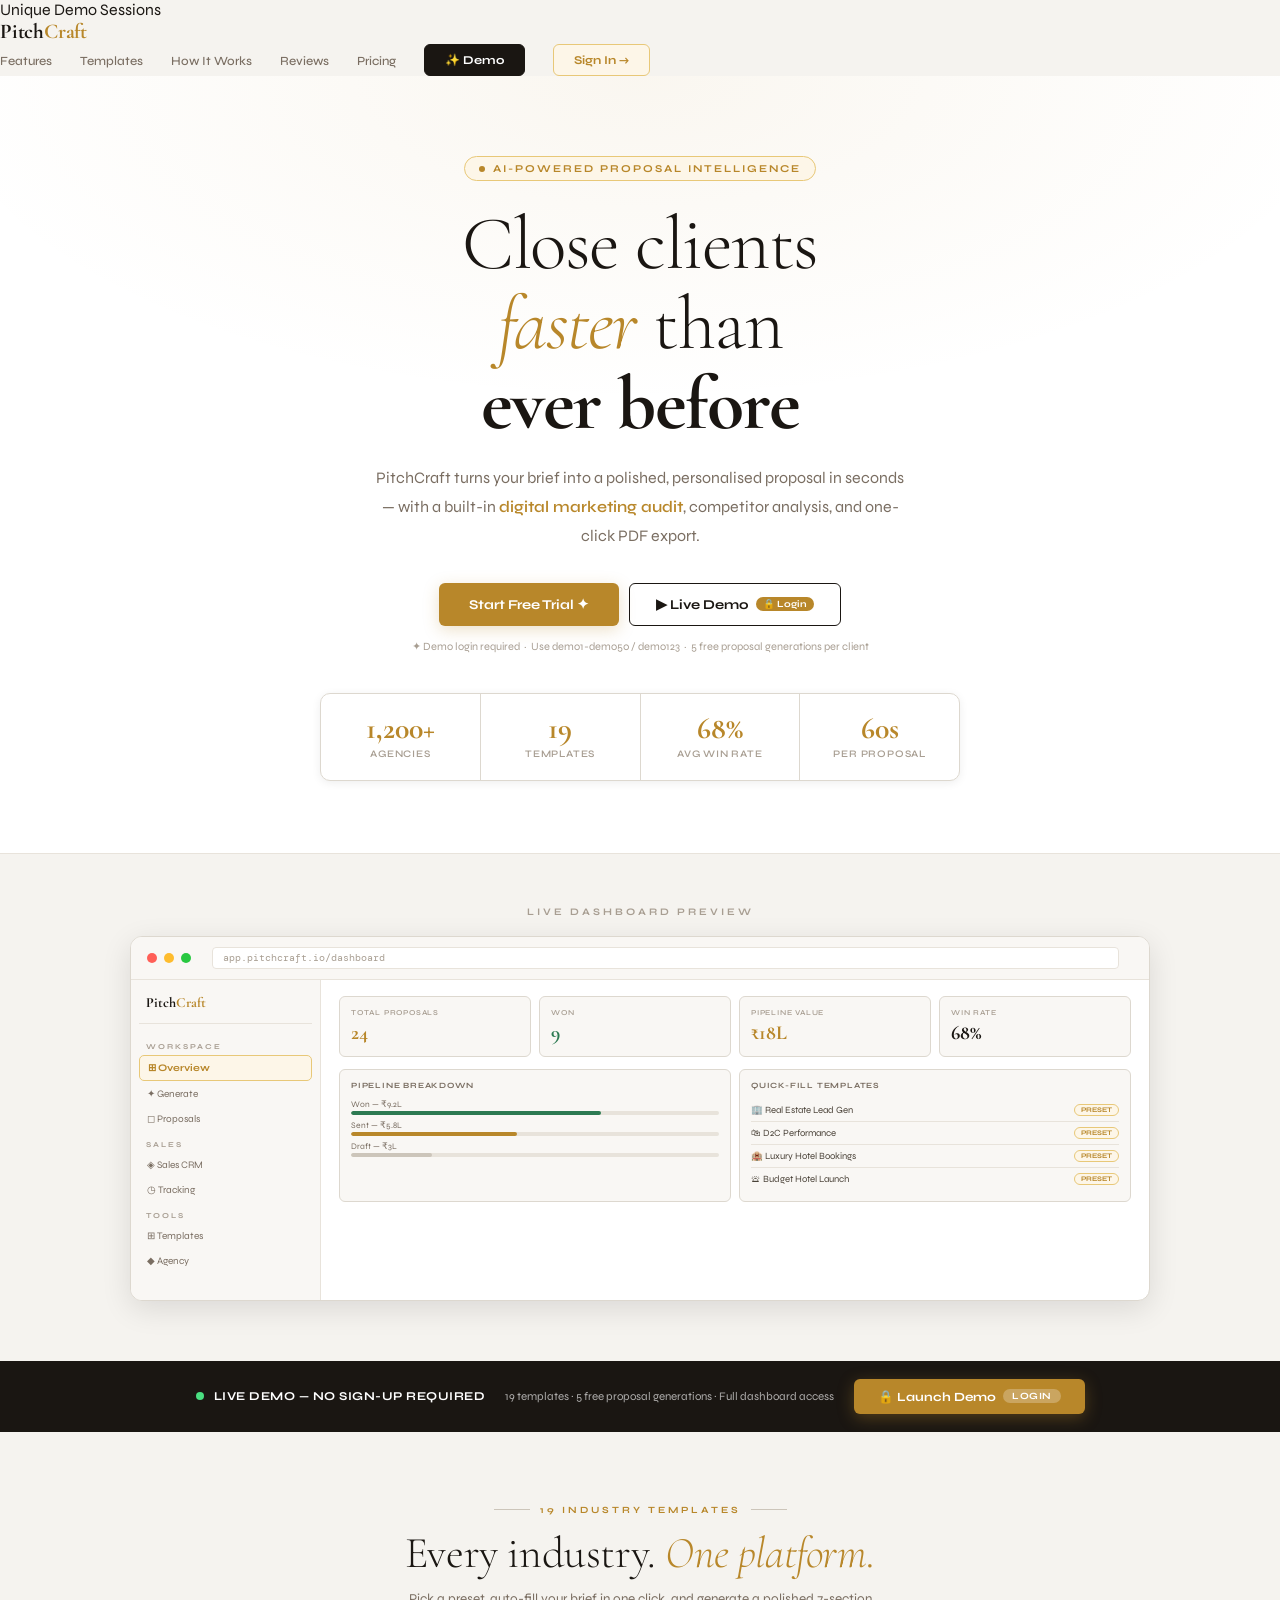
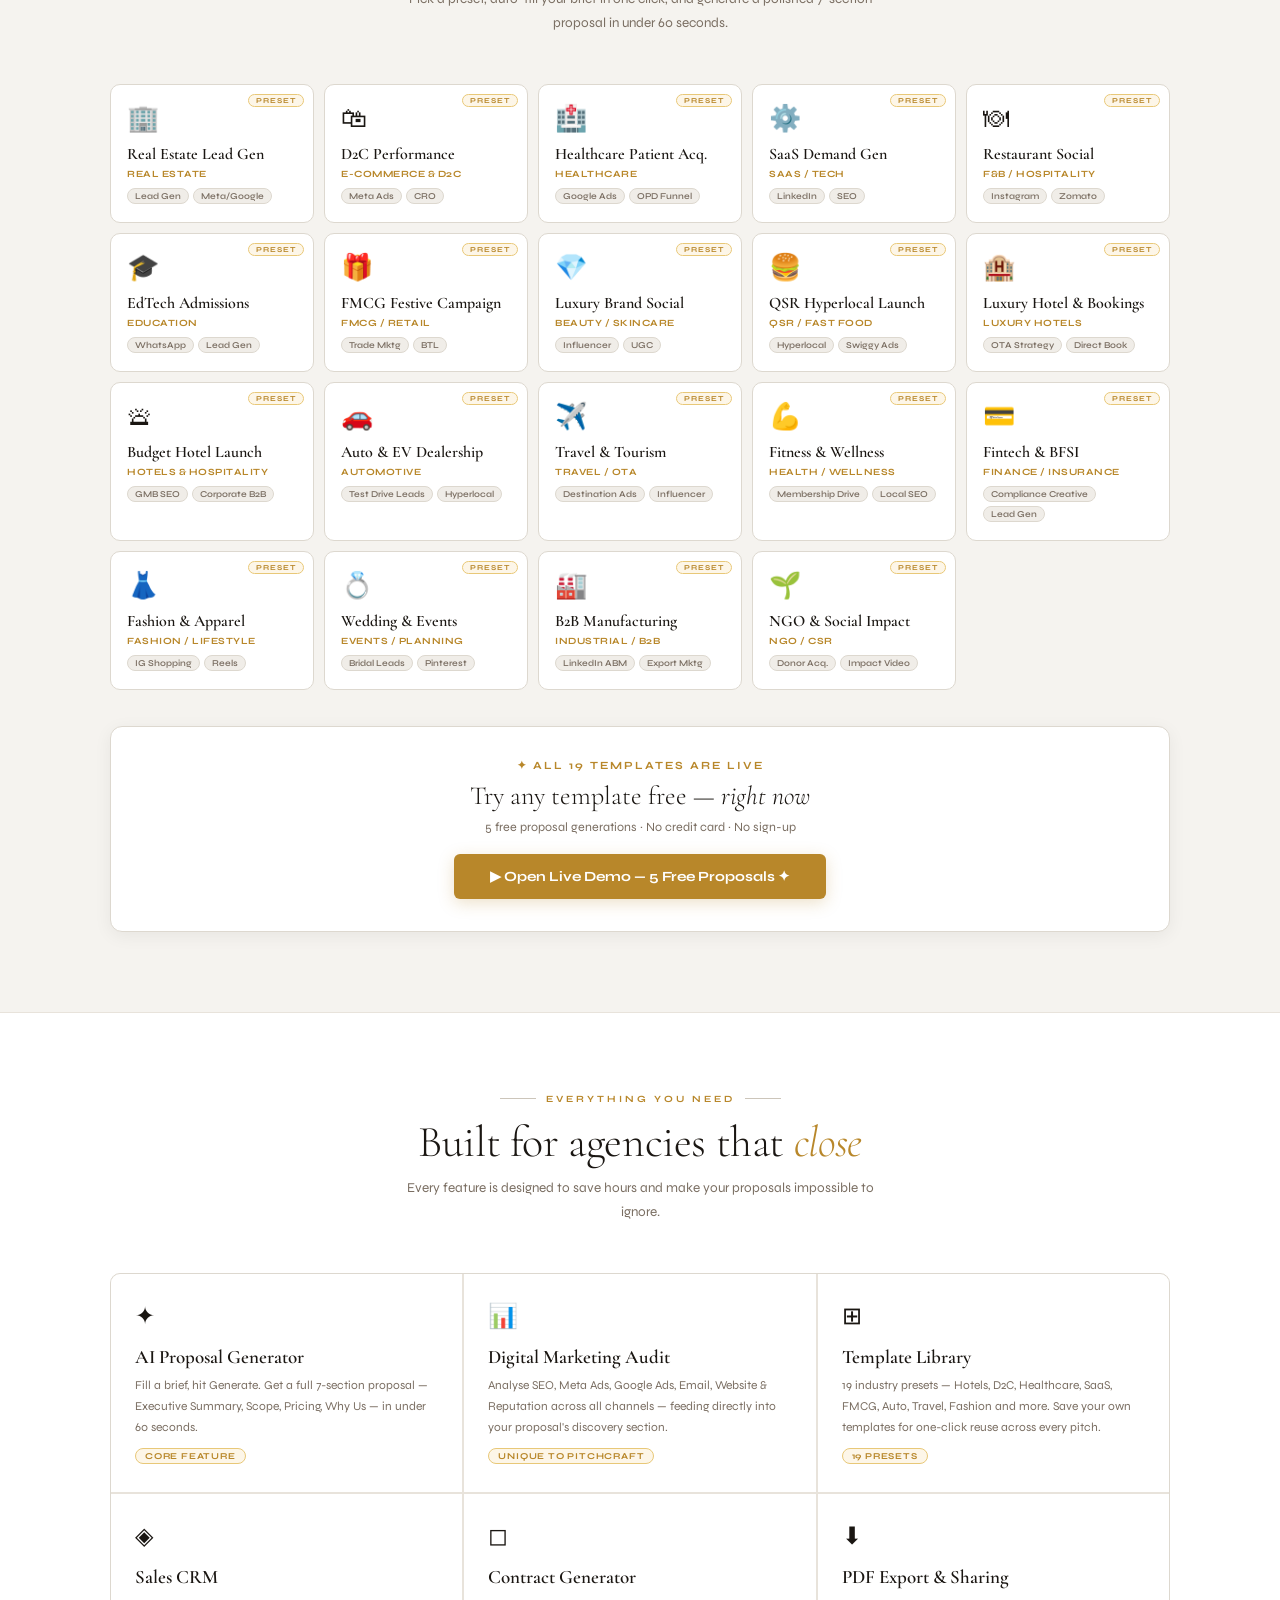
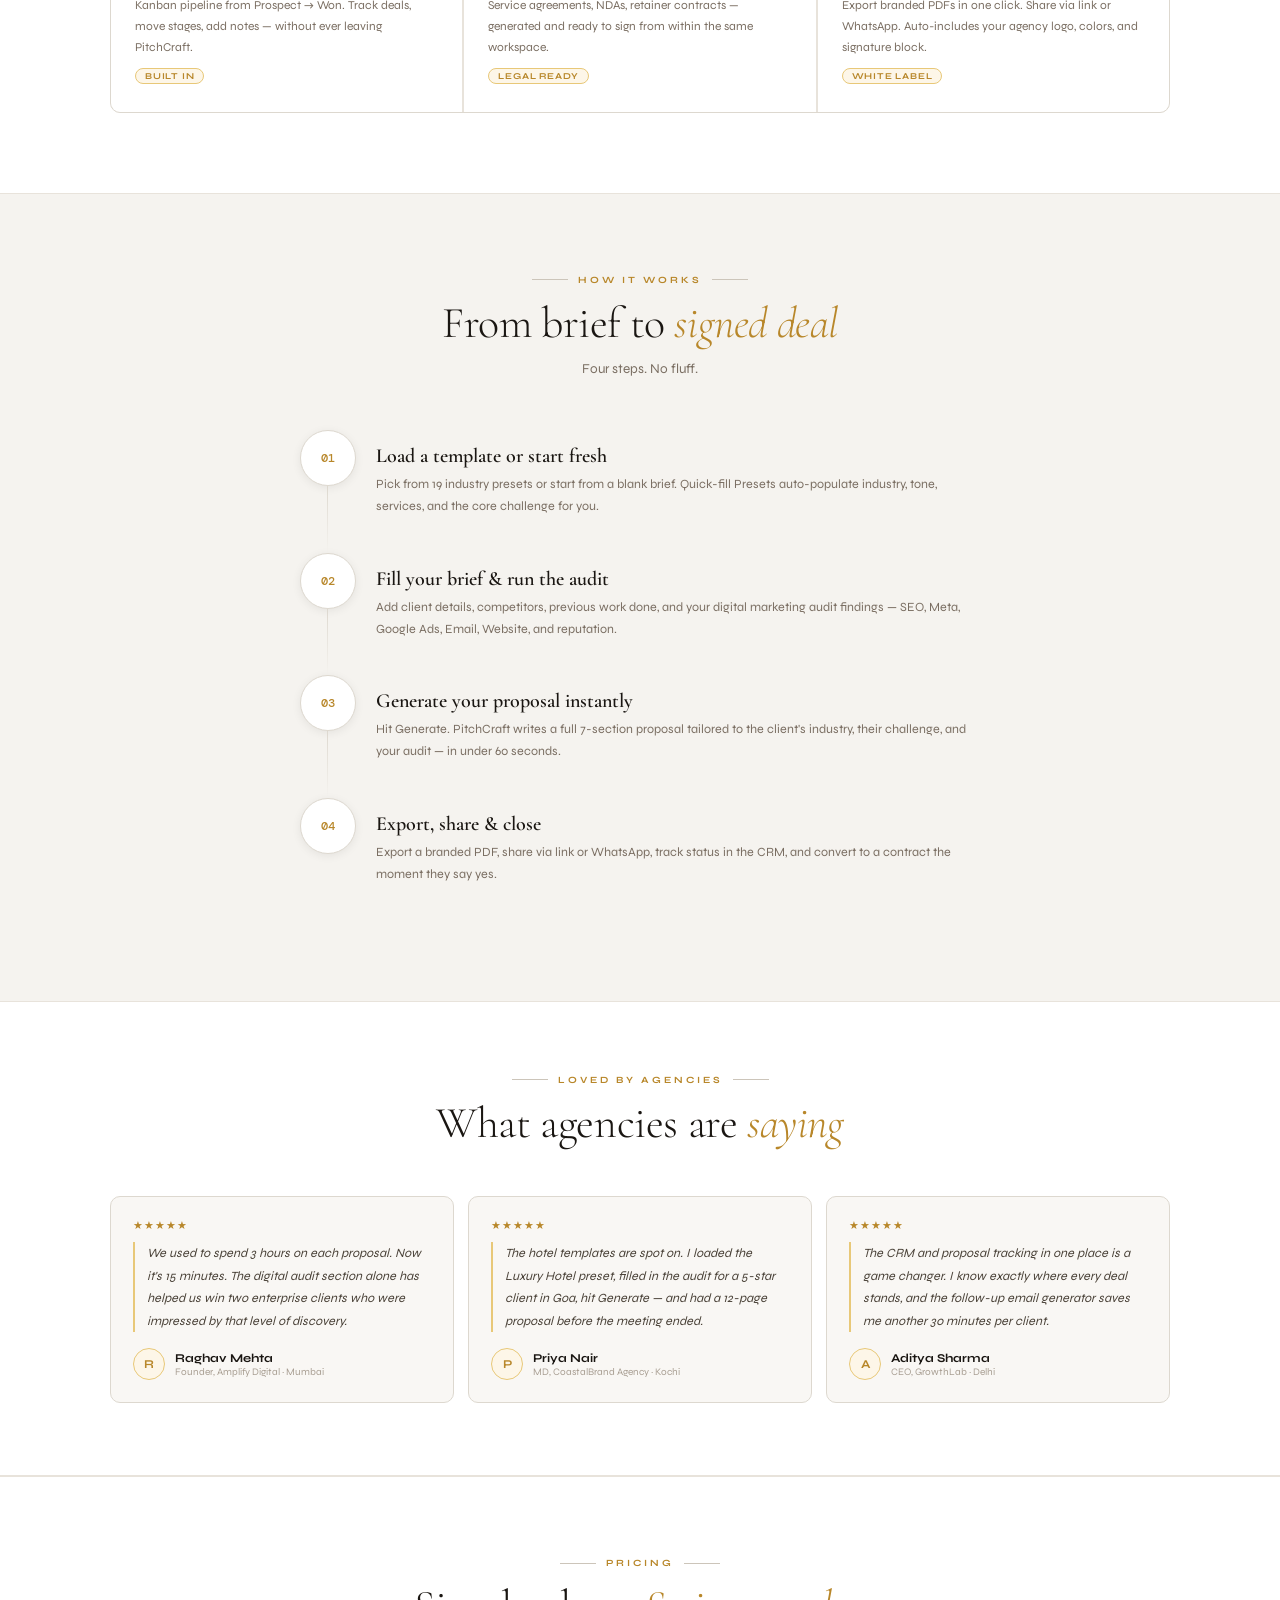
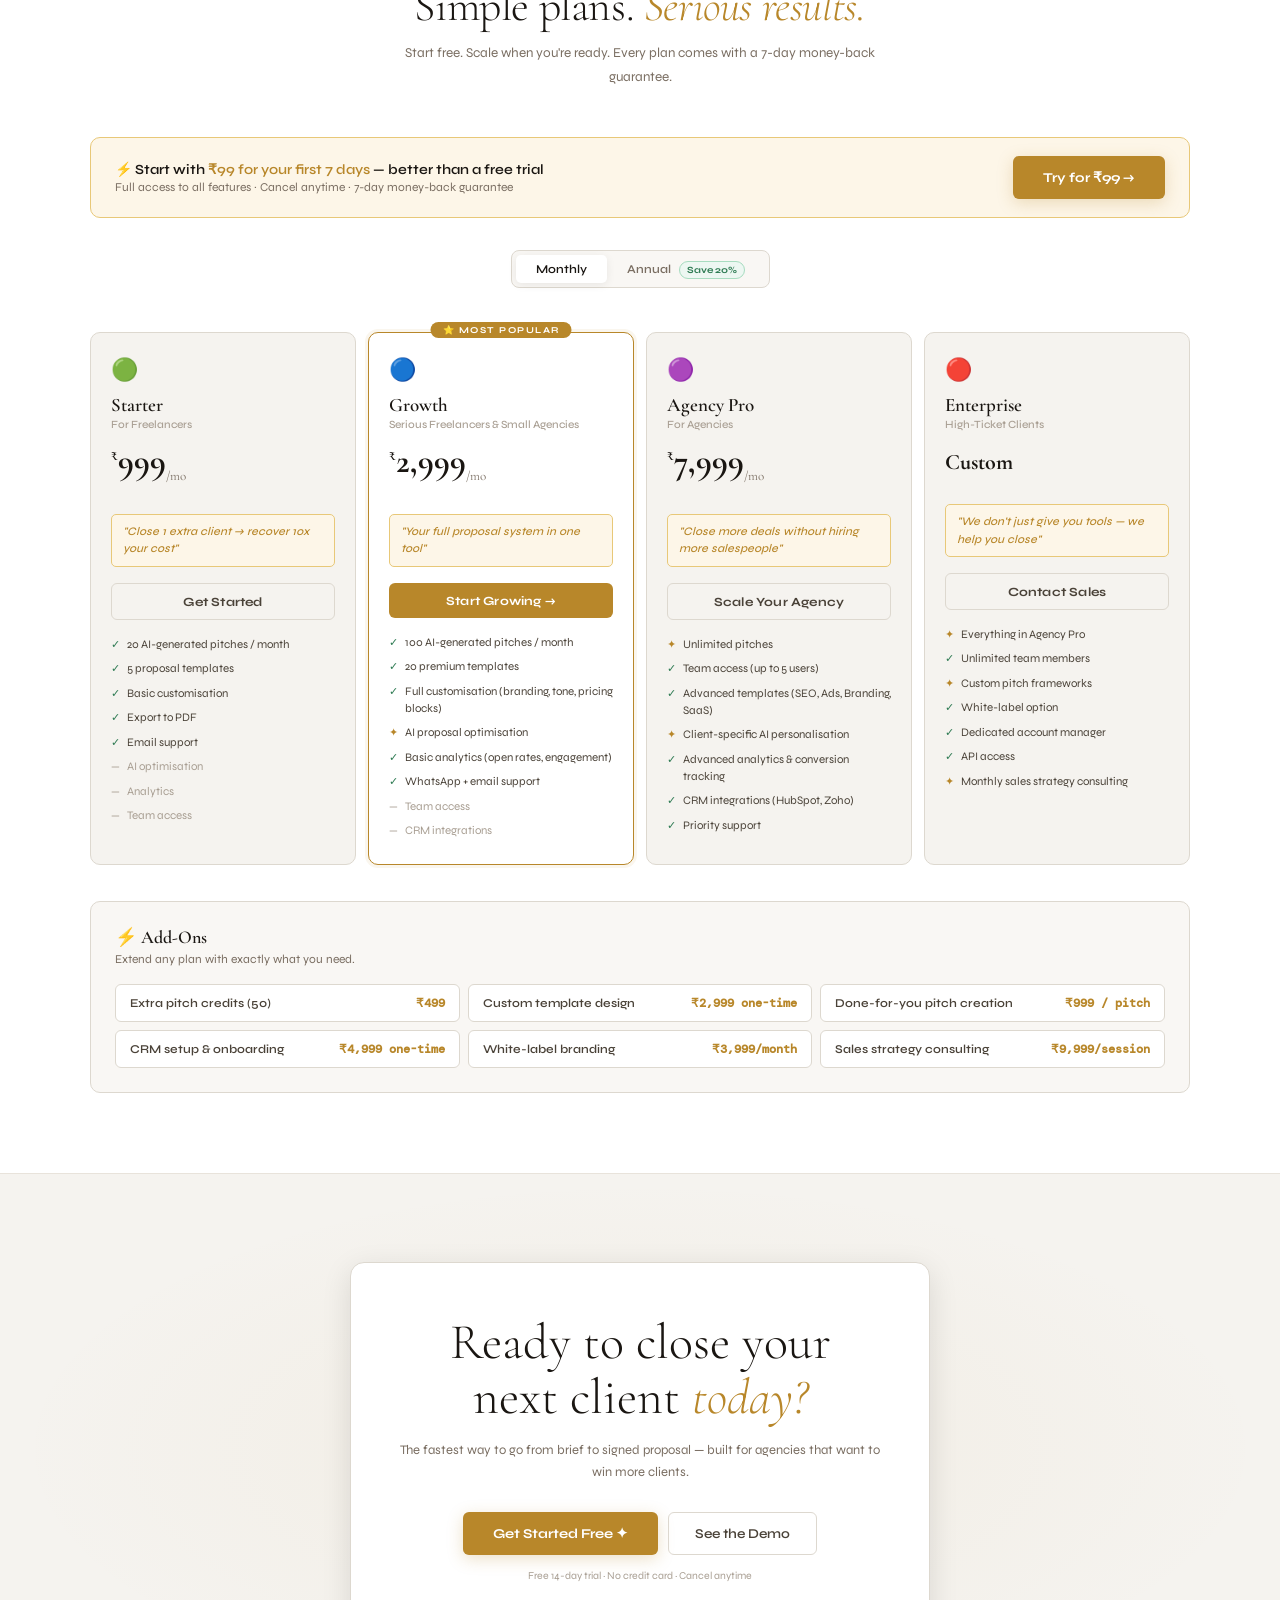
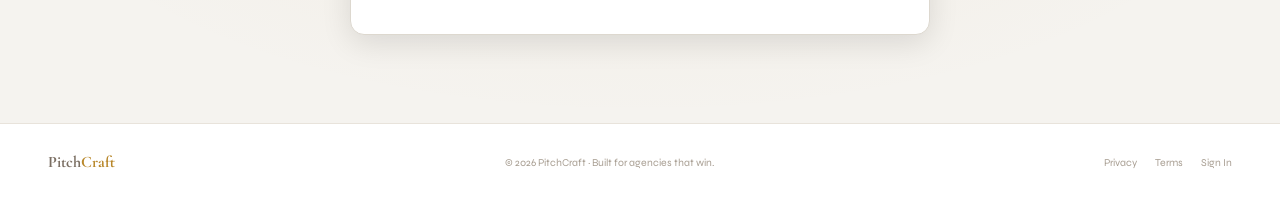
==== commit 76ed1d71: "feat: remove login lock - make demo publicly accessible without authentication" ====
--- a/index.html
+++ b/index.html
@@ -23,7 +23,7 @@
       <span class="nav-link" onclick="scrollToEl('section-how')">How It Works</span>
       <span class="nav-link" onclick="scrollToEl('section-testi')">Reviews</span>
       <span class="nav-link" onclick="scrollToEl('section-pricing')">Pricing</span>
-      <button class="nav-cta" onclick="showDemo()" style="background:var(--tx);color:#fff;border-color:var(--tx);display:inline-flex;align-items:center;gap:6px">🔒 Demo</button>
+      <button class="nav-cta" onclick="showDemo()" style="background:var(--tx);color:#fff;border-color:var(--tx);display:inline-flex;align-items:center;gap:6px">✨ Demo</button>
       <button class="nav-cta" onclick="showLogin()">Sign In →</button>
     </div>
   </nav>
@@ -1475,12 +1475,6 @@
 
 /* ══ DASHBOARD ══ */
 function showDashboard(){
-  // Check if user is logged in
-  if(!isUserLoggedIn()){
-    showLogin();
-    return;
-  }
-  
   const ov = document.getElementById('redirect-overlay');
   if(ov) ov.remove();
   ['page-home','page-login','page-trial'].forEach(id=>document.getElementById(id).classList.remove('active'));
